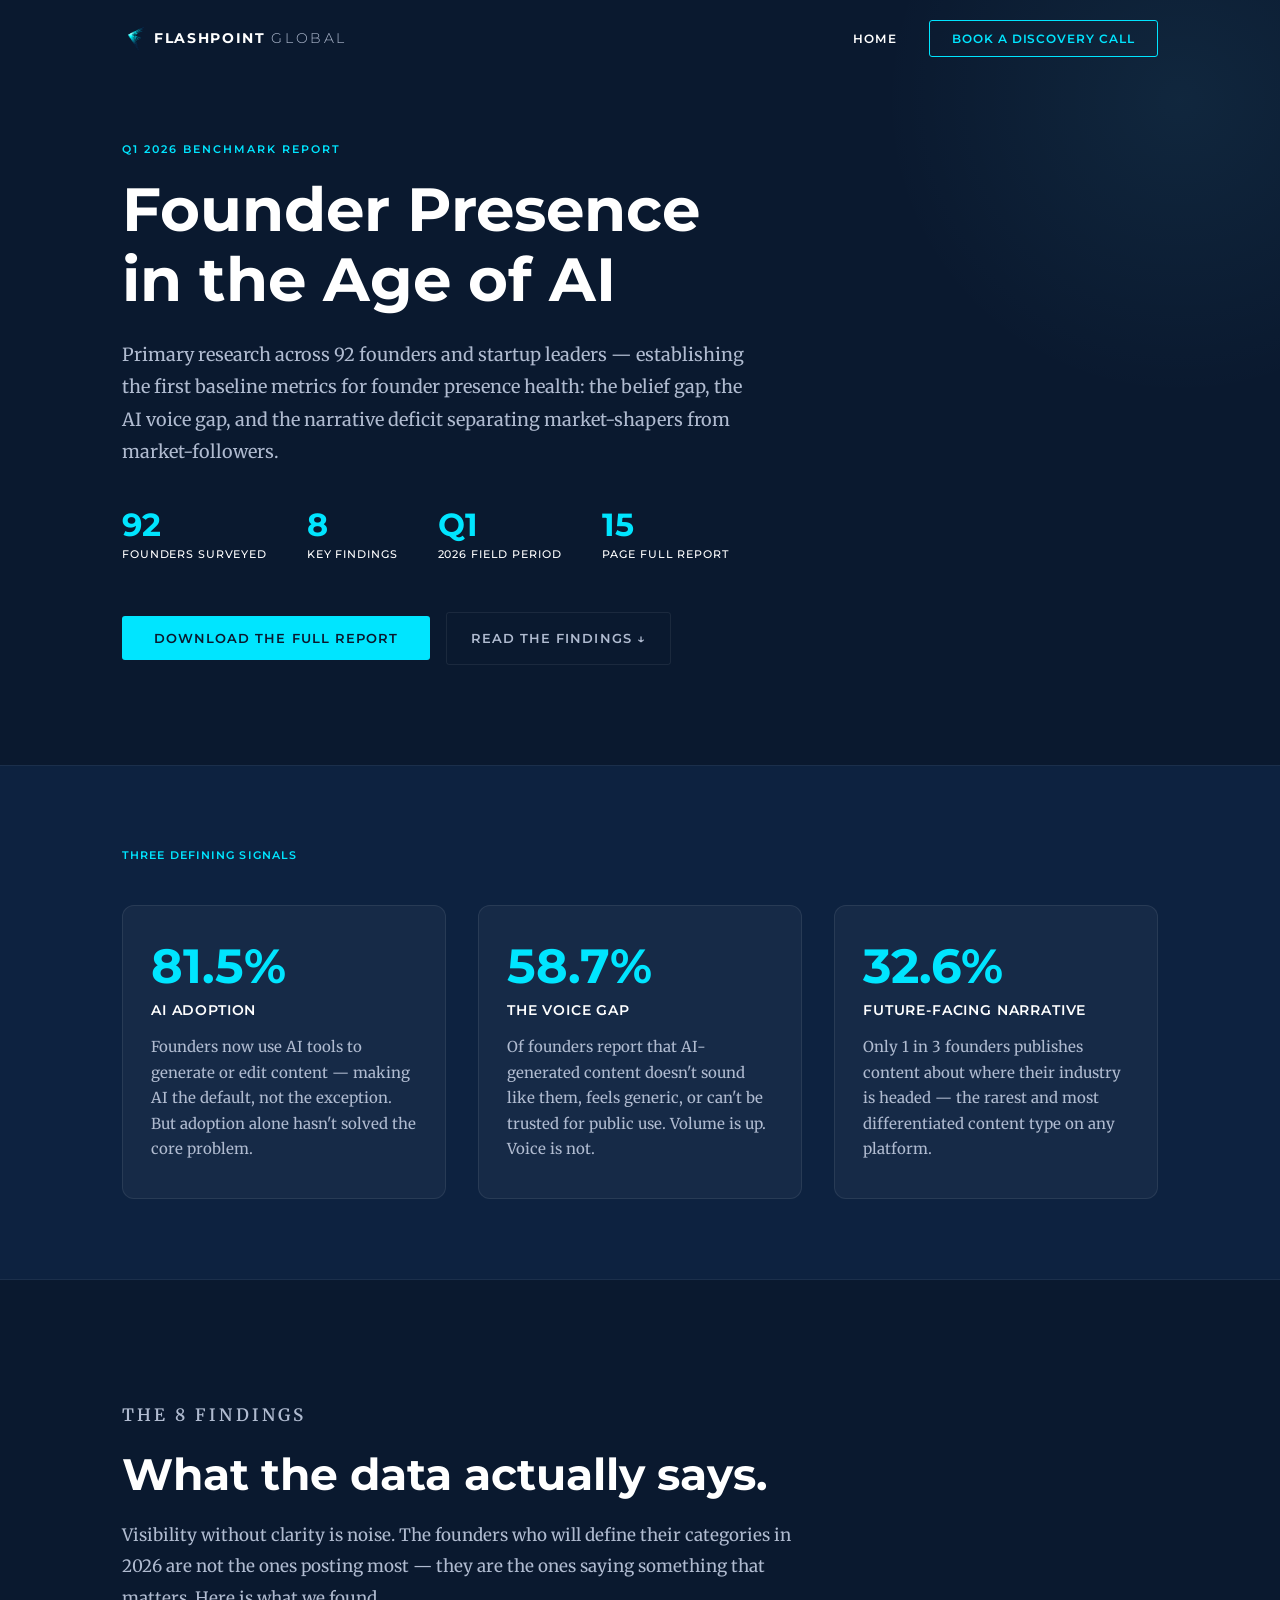
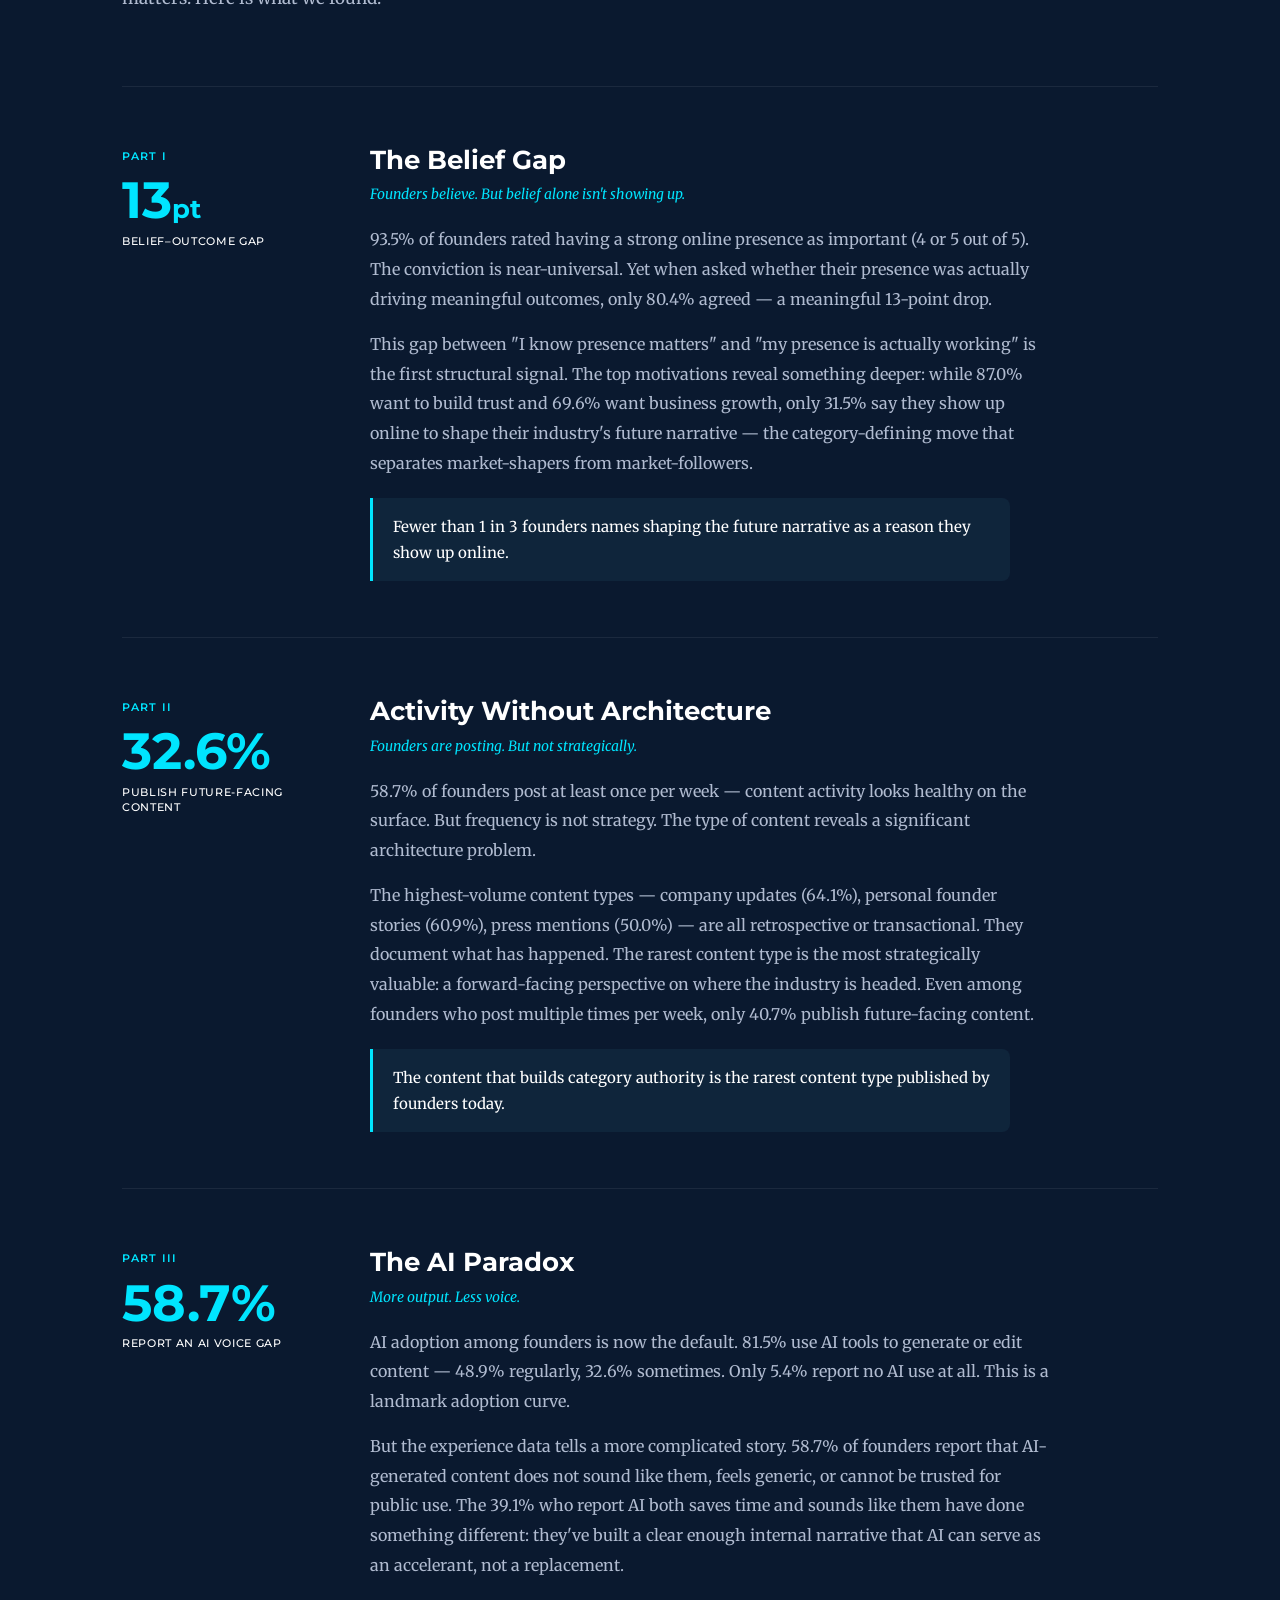
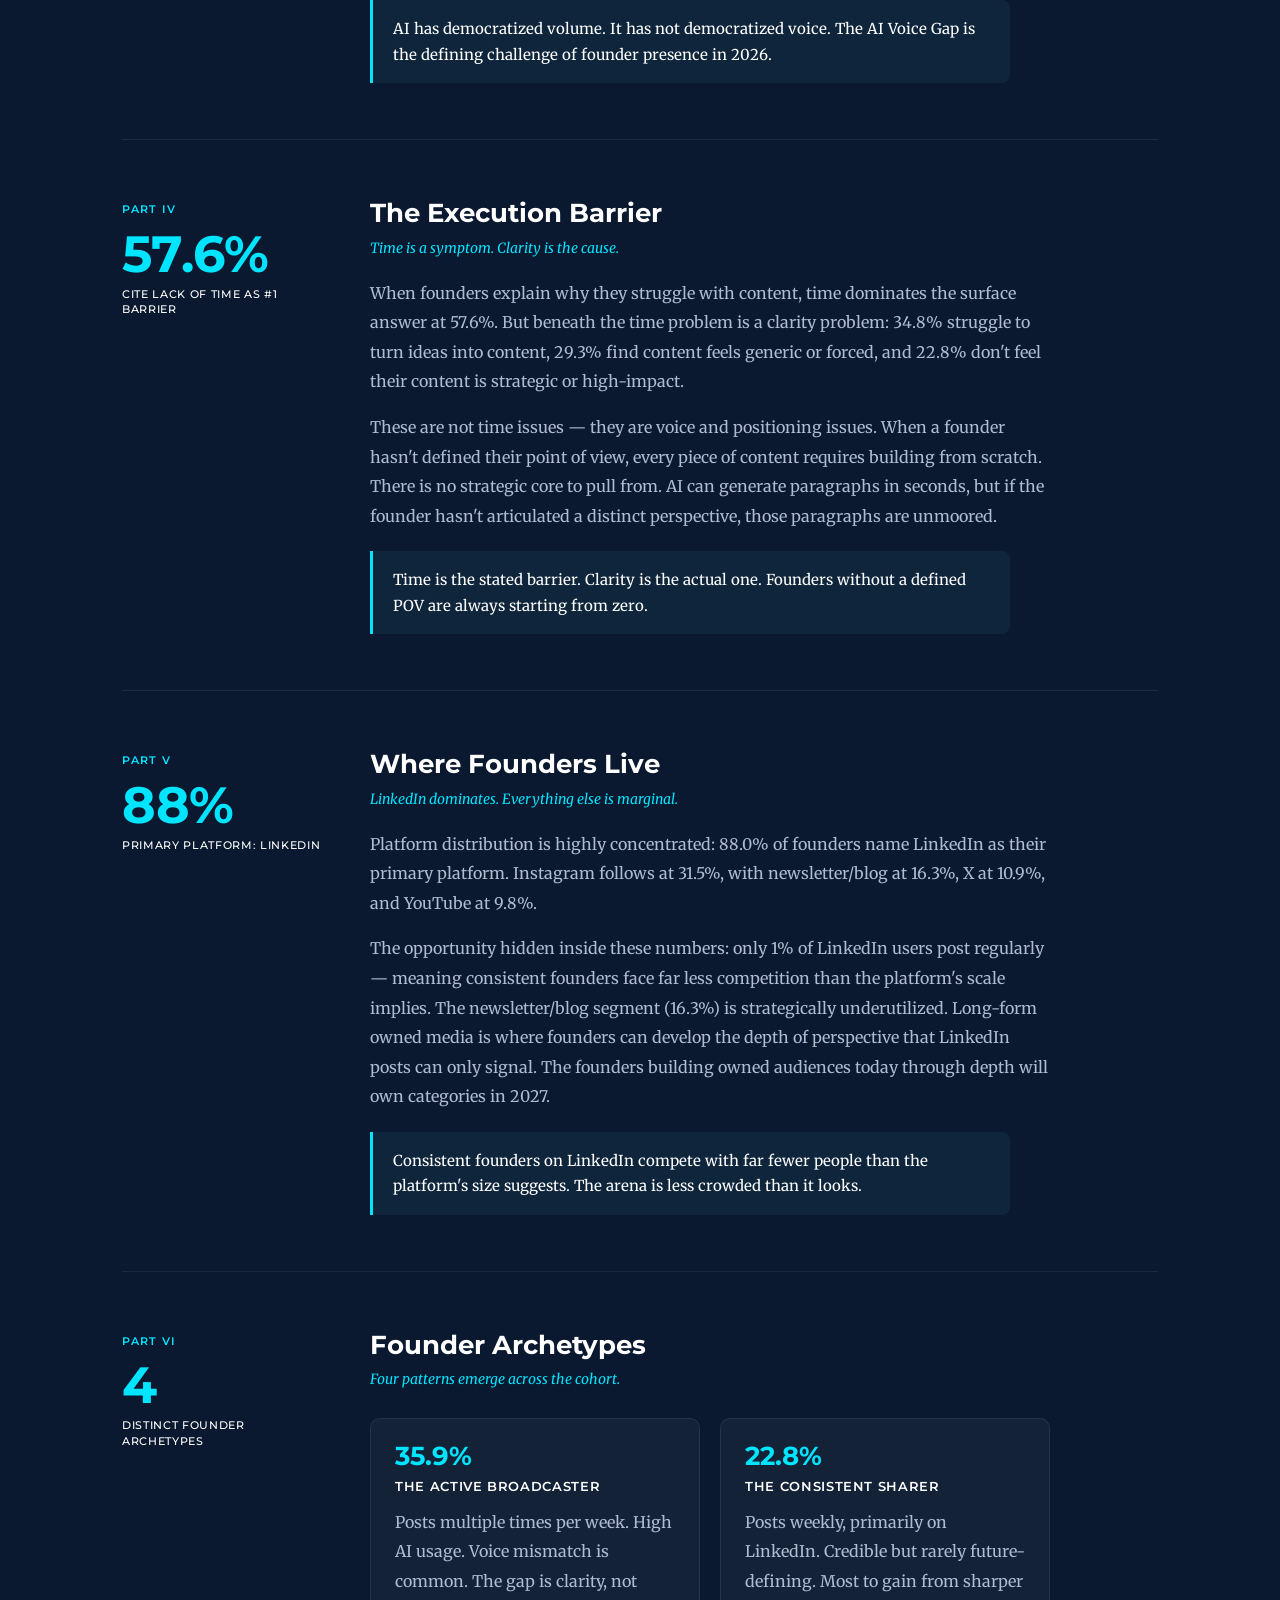
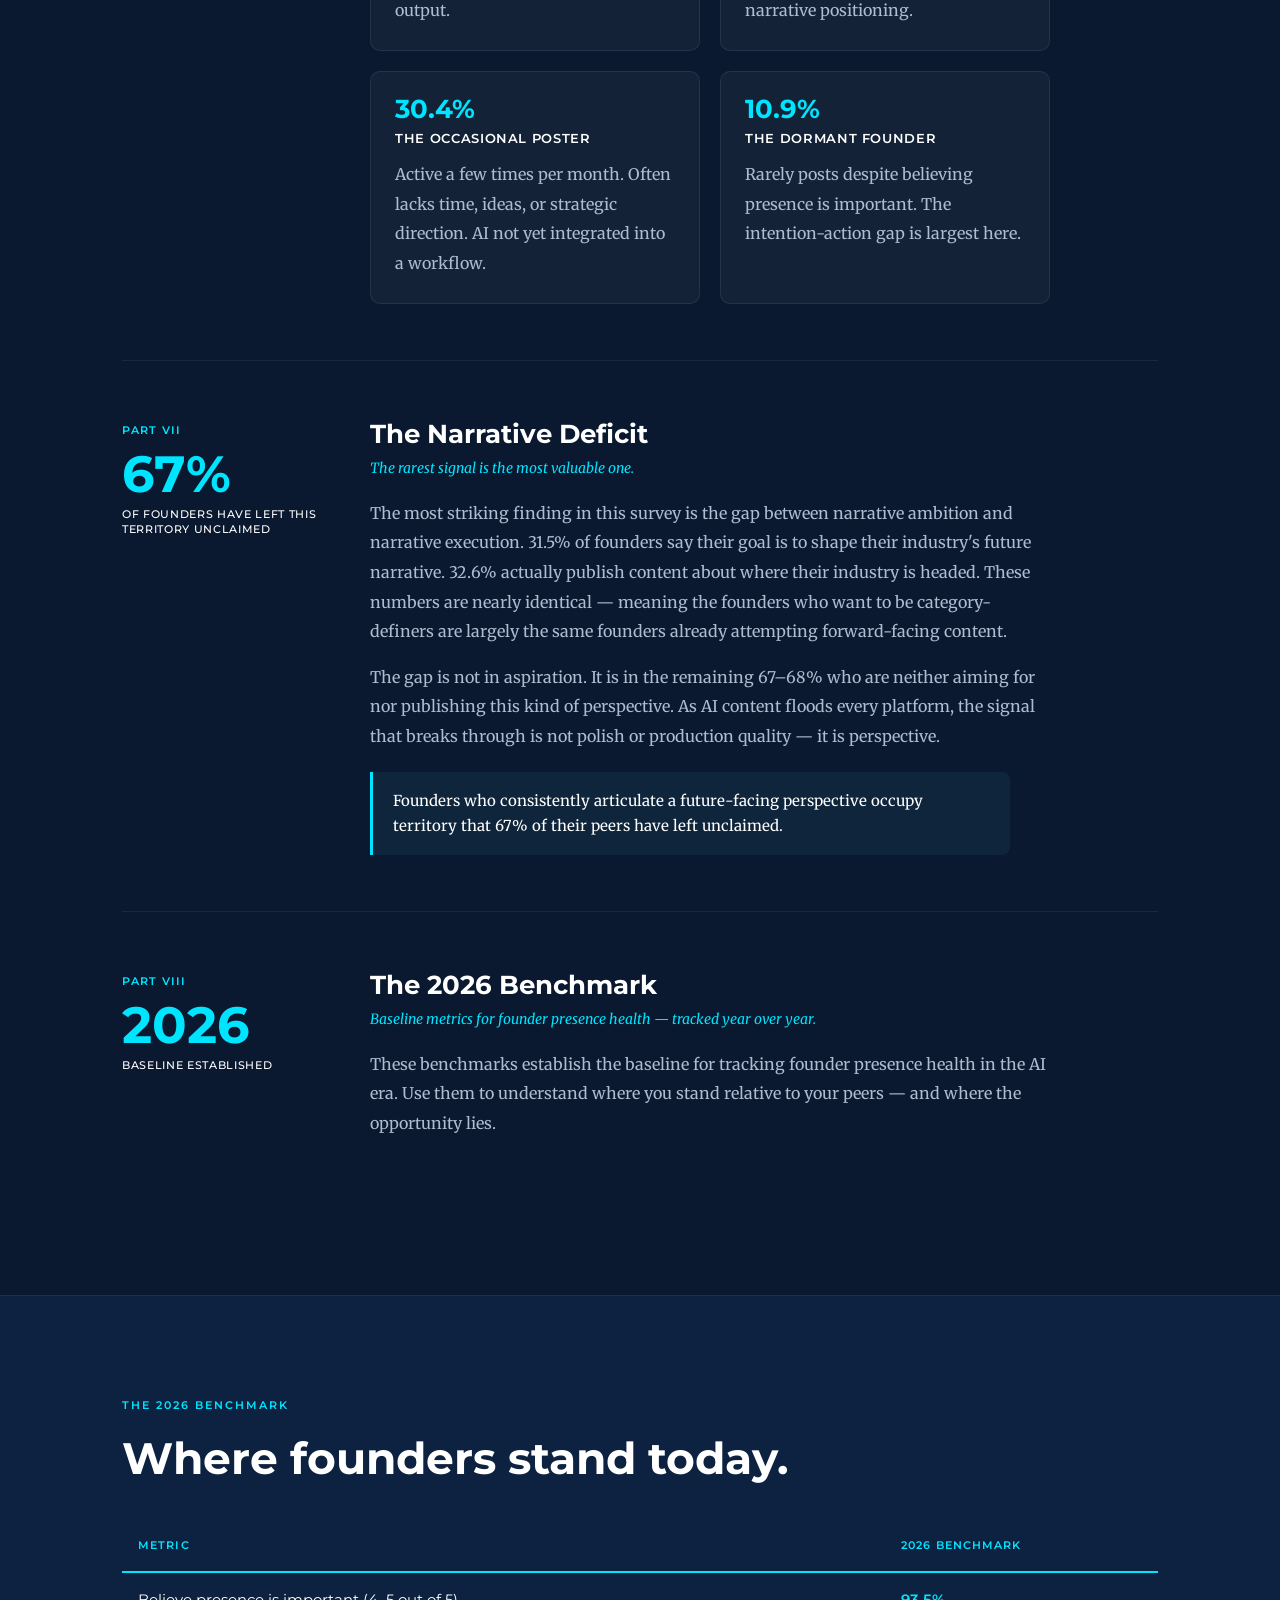
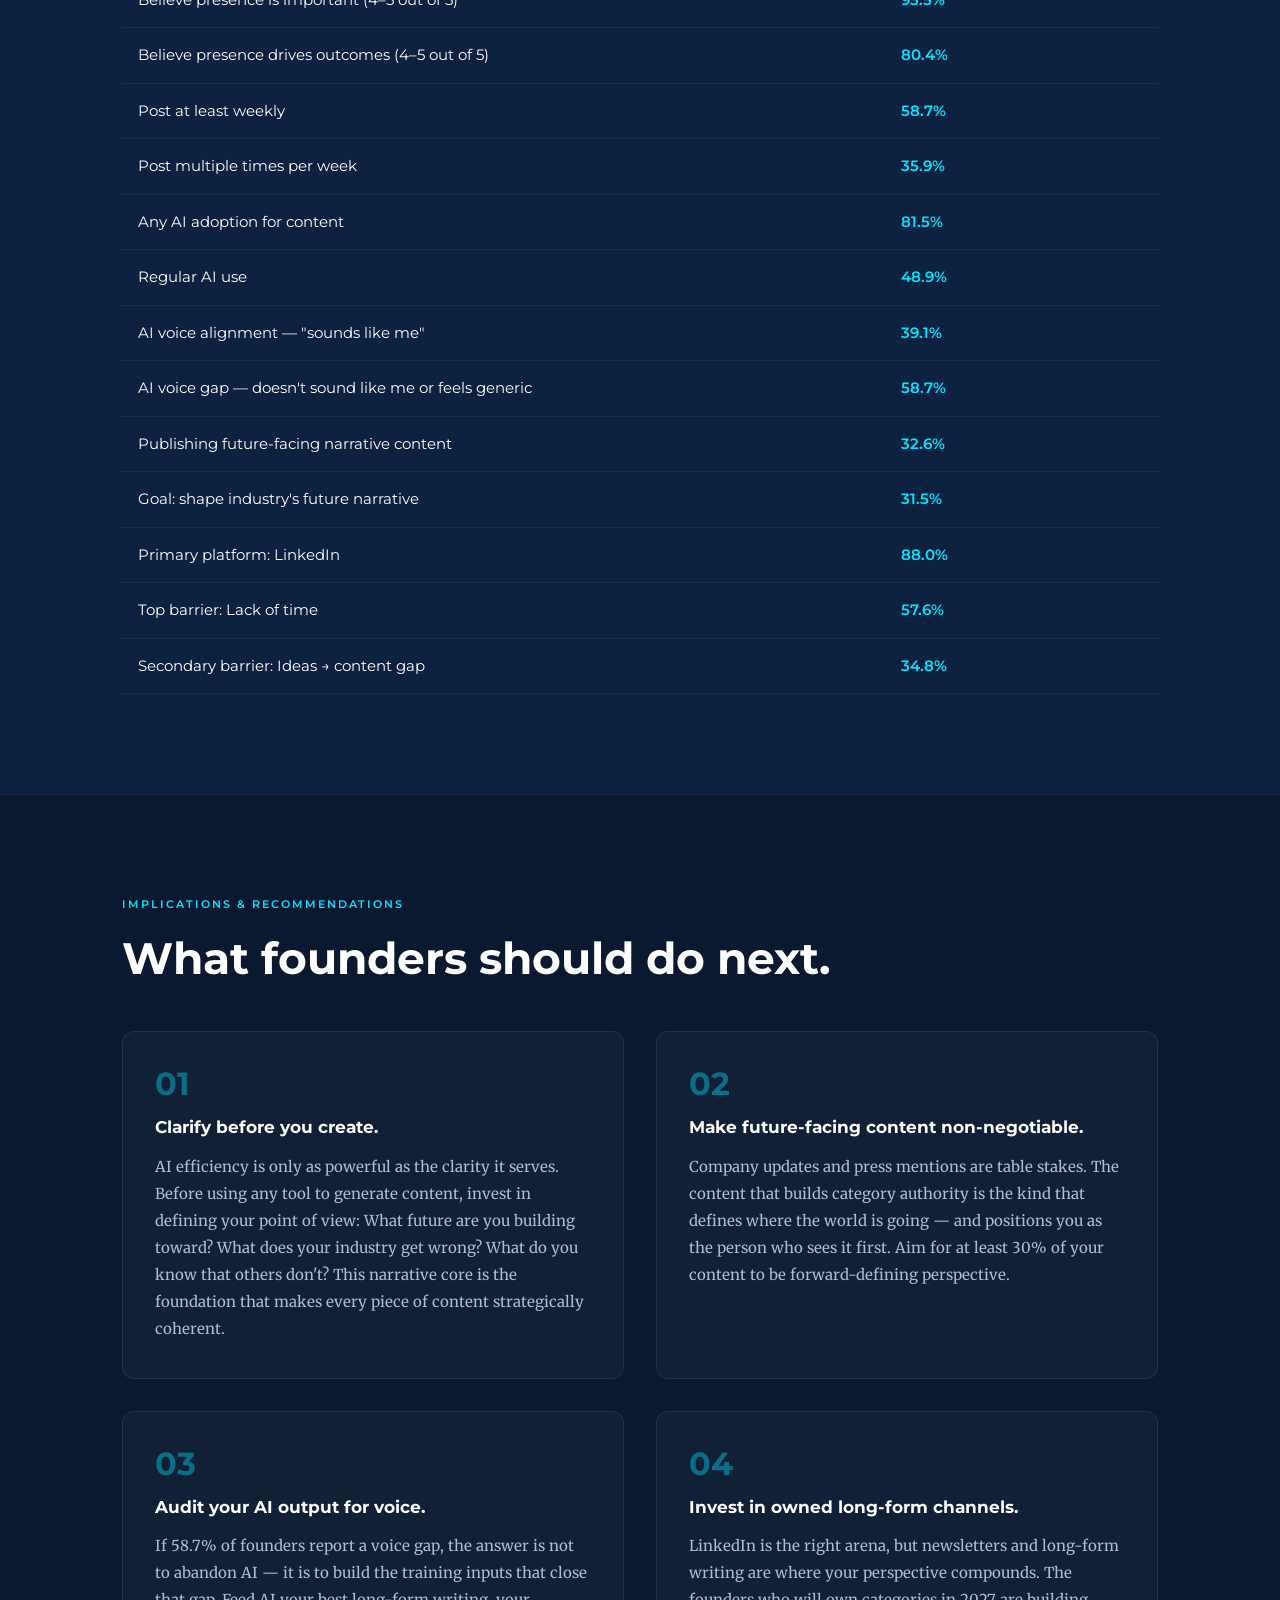
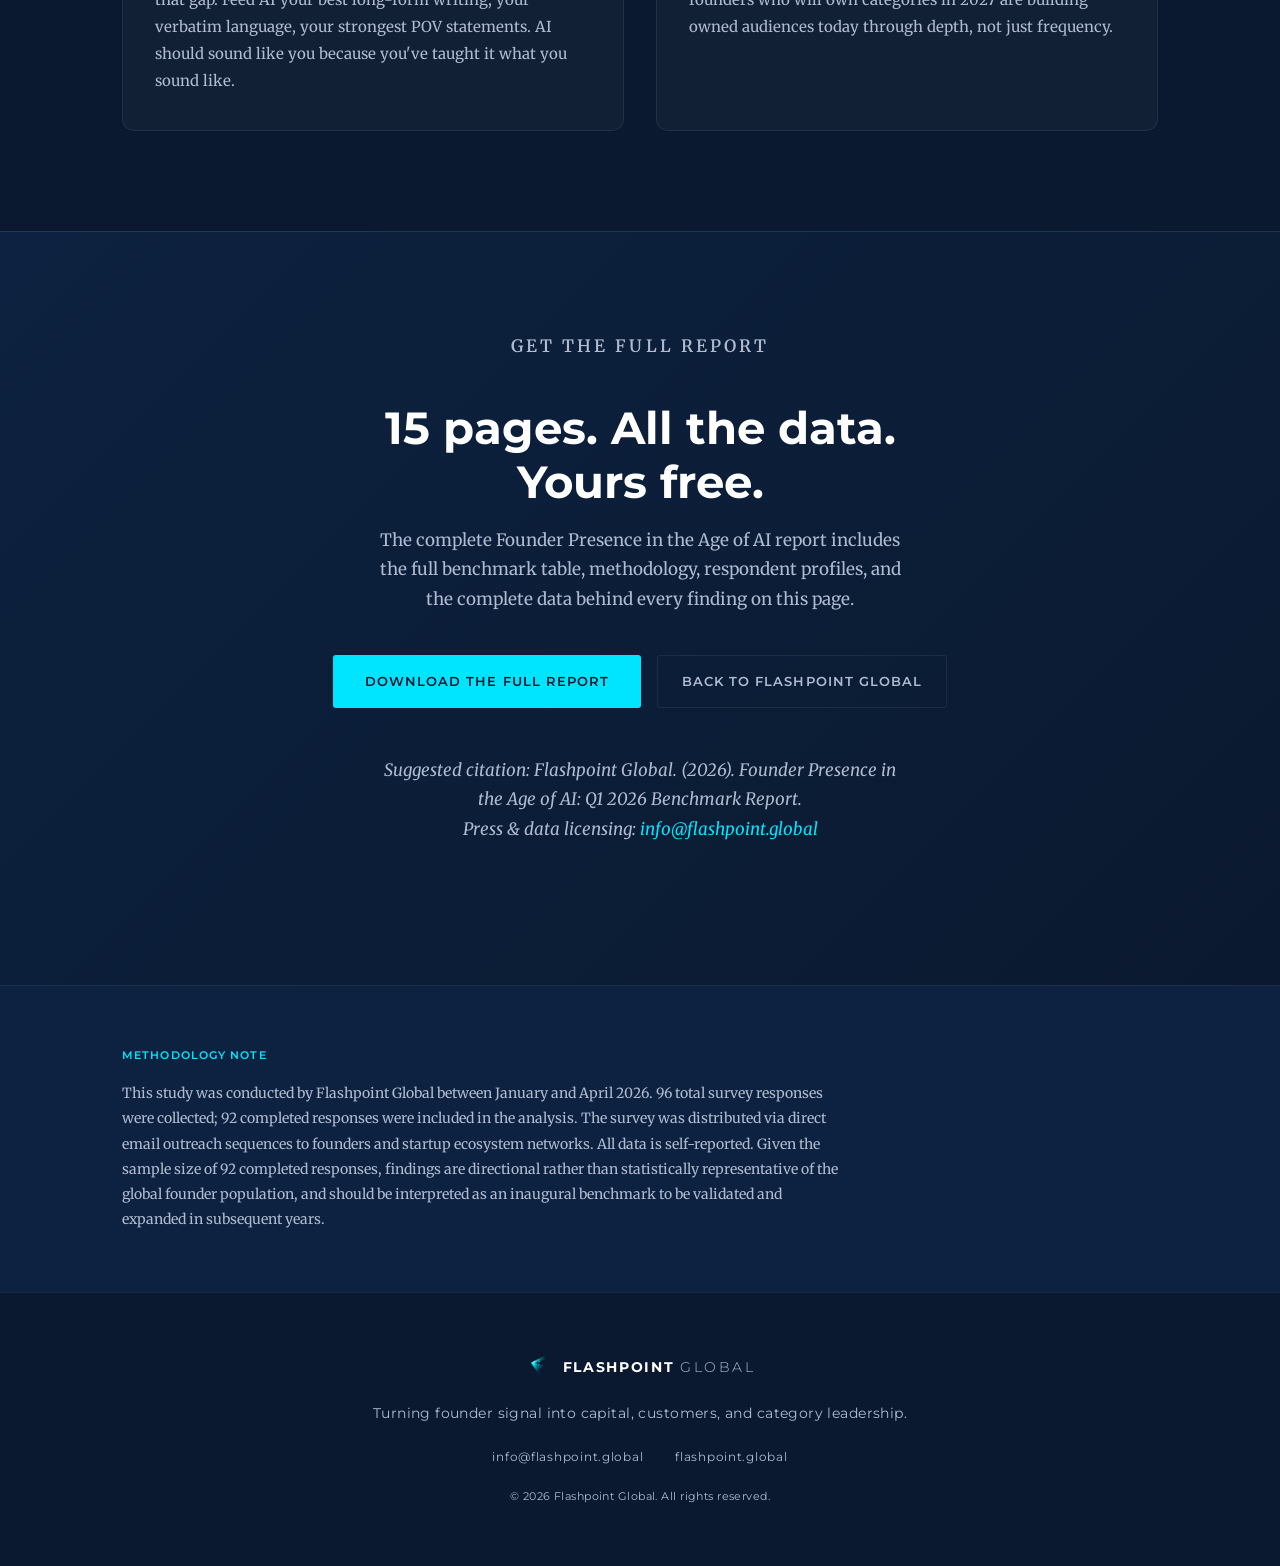
==== founder-presence-report.html @ 0a2a0c4a "add /founder-presence-report landing page with full study findings - 8 findings with real data from " ====
<!DOCTYPE html>
<html lang="en">
<head>
  <meta charset="UTF-8" />
  <meta name="viewport" content="width=device-width, initial-scale=1.0" />
  <title>Founder Presence in the Age of AI — Q1 2026 Benchmark Report | Flashpoint Global</title>
  <meta name="description" content="Primary research across 92 founders and startup leaders revealing the belief gap, AI voice gap, and narrative deficit shaping founder presence in 2026. Free to read. Full report available." />
  <meta property="og:title" content="Founder Presence in the Age of AI — Q1 2026 Benchmark Report" />
  <meta property="og:description" content="81.5% of founders use AI for content. 58.7% say it doesn't sound like them. Only 32.6% publish future-facing narrative. Read the full findings." />
  <meta property="og:type" content="article" />
  <meta property="og:url" content="https://flashpoint.global/founder-presence-report" />
  <link rel="preconnect" href="https://fonts.googleapis.com" />
  <link rel="preconnect" href="https://fonts.gstatic.com" crossorigin />
  <link href="https://fonts.googleapis.com/css2?family=Montserrat:wght@300;400;500;600;700&family=Merriweather:wght@300;400;700&display=swap" rel="stylesheet" />
  <link rel="icon" href="assets/favicon.ico" sizes="any" />
  <link rel="apple-touch-icon" href="assets/apple-touch-icon.png" />
  <link rel="stylesheet" href="css/style.css?v=8" />
  <style>
    /* ── Report page overrides & extensions ── */

    /* Hero */
    .report-hero {
      padding: 140px 0 100px;
      background: var(--navy);
      position: relative;
      overflow: hidden;
    }
    .report-hero::before {
      content: '';
      position: absolute;
      top: -200px; right: -200px;
      width: 600px; height: 600px;
      background: radial-gradient(circle, rgba(100,220,255,0.07) 0%, transparent 70%);
      pointer-events: none;
    }
    .report-hero .eyebrow { margin-bottom: 16px; }
    .report-hero h1 {
      font-family: var(--font-head);
      font-size: clamp(2.2rem, 5vw, 3.8rem);
      font-weight: 700;
      color: var(--white);
      line-height: 1.15;
      margin-bottom: 24px;
      max-width: 820px;
    }
    .report-hero__sub {
      font-family: var(--font-body);
      font-size: 18px;
      color: var(--slate-lt);
      line-height: 1.8;
      max-width: 640px;
      margin-bottom: 40px;
    }
    .report-hero__meta {
      display: flex;
      gap: 40px;
      flex-wrap: wrap;
      margin-bottom: 48px;
    }
    .report-hero__meta-item {
      display: flex;
      flex-direction: column;
      gap: 4px;
    }
    .report-hero__meta-num {
      font-family: var(--font-head);
      font-size: 2rem;
      font-weight: 700;
      color: var(--cyan);
      line-height: 1;
    }
    .report-hero__meta-label {
      font-family: var(--font-head);
      font-size: 11px;
      font-weight: 500;
      letter-spacing: 0.08em;
      text-transform: uppercase;
      color: var(--white);
    }
    .report-hero__ctas {
      display: flex;
      gap: 16px;
      flex-wrap: wrap;
      align-items: center;
    }

    /* Signals */
    .signals {
      background: var(--navy-mid);
      padding: 80px 0;
      border-top: 1px solid rgba(255,255,255,0.06);
      border-bottom: 1px solid rgba(255,255,255,0.06);
    }
    .signals__label {
      font-family: var(--font-head);
      font-size: 11px;
      font-weight: 600;
      letter-spacing: 0.1em;
      text-transform: uppercase;
      color: var(--cyan);
      margin-bottom: 40px;
    }
    .signals__grid {
      display: grid;
      grid-template-columns: repeat(3, 1fr);
      gap: 32px;
    }
    .signal-card {
      background: rgba(255,255,255,0.04);
      border: 1px solid rgba(255,255,255,0.08);
      border-radius: 12px;
      padding: 36px 28px;
    }
    .signal-card__num {
      font-family: var(--font-head);
      font-size: 3rem;
      font-weight: 700;
      color: var(--cyan);
      line-height: 1;
      margin-bottom: 8px;
    }
    .signal-card__title {
      font-family: var(--font-head);
      font-size: 14px;
      font-weight: 600;
      color: var(--white);
      text-transform: uppercase;
      letter-spacing: 0.06em;
      margin-bottom: 12px;
    }
    .signal-card__body {
      font-family: var(--font-body);
      font-size: 15px;
      color: var(--slate-lt);
      line-height: 1.7;
    }

    /* Findings */
    .findings {
      padding: 100px 0;
      background: var(--navy);
    }
    .findings__intro {
      margin-bottom: 72px;
    }
    .findings__intro p {
      font-family: var(--font-body);
      font-size: 17px;
      color: var(--slate-lt);
      line-height: 1.85;
      max-width: 680px;
      margin-top: 20px;
    }
    .finding {
      display: grid;
      grid-template-columns: 200px 1fr;
      gap: 48px;
      padding: 56px 0;
      border-top: 1px solid rgba(255,255,255,0.07);
      align-items: start;
    }
    .finding__left {
      display: flex;
      flex-direction: column;
      gap: 8px;
      padding-top: 4px;
    }
    .finding__num {
      font-family: var(--font-head);
      font-size: 11px;
      font-weight: 600;
      letter-spacing: 0.1em;
      text-transform: uppercase;
      color: var(--cyan);
    }
    .finding__stat-big {
      font-family: var(--font-head);
      font-size: 3.2rem;
      font-weight: 700;
      color: var(--cyan);
      line-height: 1;
    }
    .finding__stat-label {
      font-family: var(--font-head);
      font-size: 11px;
      font-weight: 500;
      letter-spacing: 0.06em;
      text-transform: uppercase;
      color: var(--white);
      line-height: 1.4;
    }
    .finding__right h2 {
      font-family: var(--font-head);
      font-size: clamp(1.2rem, 2.5vw, 1.6rem);
      font-weight: 700;
      color: var(--white);
      margin-bottom: 8px;
      line-height: 1.3;
    }
    .finding__right .finding__subtitle {
      font-family: var(--font-body);
      font-size: 14px;
      font-style: italic;
      color: var(--cyan);
      margin-bottom: 20px;
      line-height: 1.5;
    }
    .finding__right p {
      font-family: var(--font-body);
      font-size: 16px;
      color: var(--slate-lt);
      line-height: 1.85;
      margin-bottom: 16px;
      max-width: 680px;
    }
    .finding__right p:last-child { margin-bottom: 0; }
    .finding__highlight {
      background: rgba(100,220,255,0.06);
      border-left: 3px solid var(--cyan);
      padding: 16px 20px;
      margin-top: 20px;
      border-radius: 0 8px 8px 0;
      font-family: var(--font-body);
      font-size: 15px;
      color: var(--white);
      line-height: 1.7;
      max-width: 640px;
    }

    /* Archetypes */
    .archetypes__grid {
      display: grid;
      grid-template-columns: repeat(2, 1fr);
      gap: 20px;
      margin-top: 28px;
      max-width: 680px;
    }
    .archetype-card {
      background: rgba(255,255,255,0.04);
      border: 1px solid rgba(255,255,255,0.08);
      border-radius: 10px;
      padding: 24px;
    }
    .archetype-card__pct {
      font-family: var(--font-head);
      font-size: 1.6rem;
      font-weight: 700;
      color: var(--cyan);
      line-height: 1;
      margin-bottom: 6px;
    }
    .archetype-card__name {
      font-family: var(--font-head);
      font-size: 13px;
      font-weight: 600;
      color: var(--white);
      text-transform: uppercase;
      letter-spacing: 0.05em;
      margin-bottom: 10px;
    }
    .archetype-card__desc {
      font-family: var(--font-body);
      font-size: 14px;
      color: var(--slate-lt);
      line-height: 1.65;
    }

    /* Benchmark table */
    .benchmark {
      background: var(--navy-mid);
      padding: 100px 0;
      border-top: 1px solid rgba(255,255,255,0.06);
    }
    .benchmark__table-wrap {
      overflow-x: auto;
      margin-top: 40px;
    }
    .benchmark__table {
      width: 100%;
      border-collapse: collapse;
      font-family: var(--font-head);
    }
    .benchmark__table thead tr {
      border-bottom: 2px solid var(--cyan);
    }
    .benchmark__table th {
      font-size: 11px;
      font-weight: 600;
      letter-spacing: 0.1em;
      text-transform: uppercase;
      color: var(--cyan);
      text-align: left;
      padding: 12px 16px 16px;
    }
    .benchmark__table td {
      font-size: 15px;
      color: var(--white);
      padding: 16px;
      border-bottom: 1px solid rgba(255,255,255,0.06);
      line-height: 1.5;
    }
    .benchmark__table td:last-child {
      font-weight: 600;
      color: var(--cyan);
      white-space: nowrap;
    }
    .benchmark__table tbody tr:hover {
      background: rgba(255,255,255,0.03);
    }

    /* Recommendations */
    .recs {
      background: var(--navy);
      padding: 100px 0;
      border-top: 1px solid rgba(255,255,255,0.06);
    }
    .recs__grid {
      display: grid;
      grid-template-columns: repeat(2, 1fr);
      gap: 32px;
      margin-top: 48px;
    }
    .rec-card {
      background: rgba(255,255,255,0.03);
      border: 1px solid rgba(255,255,255,0.08);
      border-radius: 12px;
      padding: 36px 32px;
    }
    .rec-card__num {
      font-family: var(--font-head);
      font-size: 2rem;
      font-weight: 700;
      color: var(--cyan);
      opacity: 0.4;
      line-height: 1;
      margin-bottom: 16px;
    }
    .rec-card h3 {
      font-family: var(--font-head);
      font-size: 1.05rem;
      font-weight: 700;
      color: var(--white);
      margin-bottom: 14px;
      line-height: 1.35;
    }
    .rec-card p {
      font-family: var(--font-body);
      font-size: 15px;
      color: var(--slate-lt);
      line-height: 1.8;
    }

    /* Report CTA */
    .report-cta {
      background: linear-gradient(135deg, #0d2240 0%, var(--navy) 100%);
      border-top: 1px solid rgba(100,220,255,0.15);
      padding: 100px 0;
      text-align: center;
    }
    .report-cta h2 {
      font-family: var(--font-head);
      font-size: clamp(1.8rem, 4vw, 2.8rem);
      font-weight: 700;
      color: var(--white);
      margin-bottom: 16px;
      line-height: 1.2;
    }
    .report-cta p {
      font-family: var(--font-body);
      font-size: 17px;
      color: var(--slate-lt);
      margin-bottom: 40px;
      max-width: 540px;
      margin-left: auto;
      margin-right: auto;
      line-height: 1.75;
    }
    .report-cta__btns {
      display: flex;
      gap: 16px;
      justify-content: center;
      flex-wrap: wrap;
    }
    .report-cta__cite {
      margin-top: 48px;
      font-family: var(--font-body);
      font-size: 13px;
      color: var(--slate-lt);
      font-style: italic;
      line-height: 1.6;
    }

    /* Methodology */
    .methodology {
      background: var(--navy-mid);
      padding: 60px 0;
      border-top: 1px solid rgba(255,255,255,0.06);
    }
    .methodology p {
      font-family: var(--font-body);
      font-size: 14px;
      color: var(--slate-lt);
      line-height: 1.8;
      max-width: 720px;
    }
    .methodology h3 {
      font-family: var(--font-head);
      font-size: 11px;
      font-weight: 600;
      letter-spacing: 0.1em;
      text-transform: uppercase;
      color: var(--cyan);
      margin-bottom: 16px;
    }

    /* Responsive */
    @media (max-width: 900px) {
      .signals__grid { grid-template-columns: 1fr; }
      .finding {
        grid-template-columns: 1fr;
        gap: 24px;
      }
      .finding__left {
        flex-direction: row;
        align-items: baseline;
        gap: 20px;
        flex-wrap: wrap;
      }
      .finding__stat-big { font-size: 2.2rem; }
      .recs__grid { grid-template-columns: 1fr; }
      .archetypes__grid { grid-template-columns: 1fr; }
      .benchmark__table td,
      .benchmark__table th { padding: 12px 10px; font-size: 13px; }
    }
    @media (max-width: 600px) {
      .report-hero { padding: 120px 0 80px; }
      .report-hero__meta { gap: 24px; }
      .report-hero__ctas { flex-direction: column; }
      .report-cta__btns { flex-direction: column; align-items: center; }
    }
  </style>
</head>
<body>

  <a class="skip-link" href="#main">Skip to main content</a>

  <!-- NAV -->
  <nav class="nav" id="nav">
    <div class="nav__inner">
      <a href="/" class="nav__logo">
        <img src="assets/mark.png" alt="" class="nav__mark" aria-hidden="true" />
        <span class="nav__wordmark">Flashpoint <em>Global</em></span>
      </a>
      <div class="nav__right">
        <a href="/" class="nav__link">Home</a>
        <button class="btn btn--outline btn--sm" data-tf-popup="WIQuGJMo" data-tf-iframe-props="title=Flashpoint Discovery Call" data-tf-medium="snippet">Book a Discovery Call</button>
      </div>
    </div>
  </nav>

  <main id="main">

  <!-- HERO -->
  <section class="report-hero">
    <div class="container">
      <p class="eyebrow">Q1 2026 Benchmark Report</p>
      <h1>Founder Presence<br />in the Age of AI</h1>
      <p class="report-hero__sub">
        Primary research across 92 founders and startup leaders — establishing the first baseline metrics for founder presence health: the belief gap, the AI voice gap, and the narrative deficit separating market-shapers from market-followers.
      </p>
      <div class="report-hero__meta" aria-label="Report at a glance">
        <div class="report-hero__meta-item">
          <span class="report-hero__meta-num">92</span>
          <span class="report-hero__meta-label">Founders Surveyed</span>
        </div>
        <div class="report-hero__meta-item">
          <span class="report-hero__meta-num">8</span>
          <span class="report-hero__meta-label">Key Findings</span>
        </div>
        <div class="report-hero__meta-item">
          <span class="report-hero__meta-num">Q1</span>
          <span class="report-hero__meta-label">2026 Field Period</span>
        </div>
        <div class="report-hero__meta-item">
          <span class="report-hero__meta-num">15</span>
          <span class="report-hero__meta-label">Page Full Report</span>
        </div>
      </div>
      <div class="report-hero__ctas">
        <button class="btn btn--primary" data-tf-popup="WIQuGJMo" data-tf-iframe-props="title=Flashpoint Discovery Call" data-tf-medium="snippet">
          Download the Full Report
        </button>
        <a href="#findings" class="btn btn--ghost">Read the Findings ↓</a>
      </div>
    </div>
  </section>

  <!-- 3 DEFINING SIGNALS -->
  <section class="signals" aria-labelledby="signals-heading">
    <div class="container">
      <p class="signals__label" id="signals-heading">Three Defining Signals</p>
      <div class="signals__grid">
        <div class="signal-card">
          <div class="signal-card__num">81.5%</div>
          <div class="signal-card__title">AI Adoption</div>
          <p class="signal-card__body">Founders now use AI tools to generate or edit content — making AI the default, not the exception. But adoption alone hasn't solved the core problem.</p>
        </div>
        <div class="signal-card">
          <div class="signal-card__num">58.7%</div>
          <div class="signal-card__title">The Voice Gap</div>
          <p class="signal-card__body">Of founders report that AI-generated content doesn't sound like them, feels generic, or can't be trusted for public use. Volume is up. Voice is not.</p>
        </div>
        <div class="signal-card">
          <div class="signal-card__num">32.6%</div>
          <div class="signal-card__title">Future-Facing Narrative</div>
          <p class="signal-card__body">Only 1 in 3 founders publishes content about where their industry is headed — the rarest and most differentiated content type on any platform.</p>
        </div>
      </div>
    </div>
  </section>

  <!-- FINDINGS -->
  <section class="findings" id="findings" aria-labelledby="findings-heading">
    <div class="container">
      <div class="findings__intro">
        <p class="eyebrow">The 8 Findings</p>
        <h2 class="section-title" id="findings-heading">What the data actually says.</h2>
        <p>Visibility without clarity is noise. The founders who will define their categories in 2026 are not the ones posting most — they are the ones saying something that matters. Here is what we found.</p>
      </div>

      <!-- Finding 1 -->
      <div class="finding">
        <div class="finding__left">
          <span class="finding__num">Part I</span>
          <div class="finding__stat-big">13<span style="font-size:1.6rem">pt</span></div>
          <div class="finding__stat-label">Belief–Outcome Gap</div>
        </div>
        <div class="finding__right">
          <h2>The Belief Gap</h2>
          <p class="finding__subtitle">Founders believe. But belief alone isn't showing up.</p>
          <p>93.5% of founders rated having a strong online presence as important (4 or 5 out of 5). The conviction is near-universal. Yet when asked whether their presence was actually driving meaningful outcomes, only 80.4% agreed — a meaningful 13-point drop.</p>
          <p>This gap between "I know presence matters" and "my presence is actually working" is the first structural signal. The top motivations reveal something deeper: while 87.0% want to build trust and 69.6% want business growth, only 31.5% say they show up online to shape their industry's future narrative — the category-defining move that separates market-shapers from market-followers.</p>
          <div class="finding__highlight">
            Fewer than 1 in 3 founders names shaping the future narrative as a reason they show up online.
          </div>
        </div>
      </div>

      <!-- Finding 2 -->
      <div class="finding">
        <div class="finding__left">
          <span class="finding__num">Part II</span>
          <div class="finding__stat-big">32.6%</div>
          <div class="finding__stat-label">Publish future-facing content</div>
        </div>
        <div class="finding__right">
          <h2>Activity Without Architecture</h2>
          <p class="finding__subtitle">Founders are posting. But not strategically.</p>
          <p>58.7% of founders post at least once per week — content activity looks healthy on the surface. But frequency is not strategy. The type of content reveals a significant architecture problem.</p>
          <p>The highest-volume content types — company updates (64.1%), personal founder stories (60.9%), press mentions (50.0%) — are all retrospective or transactional. They document what has happened. The rarest content type is the most strategically valuable: a forward-facing perspective on where the industry is headed. Even among founders who post multiple times per week, only 40.7% publish future-facing content.</p>
          <div class="finding__highlight">
            The content that builds category authority is the rarest content type published by founders today.
          </div>
        </div>
      </div>

      <!-- Finding 3 -->
      <div class="finding">
        <div class="finding__left">
          <span class="finding__num">Part III</span>
          <div class="finding__stat-big">58.7%</div>
          <div class="finding__stat-label">Report an AI voice gap</div>
        </div>
        <div class="finding__right">
          <h2>The AI Paradox</h2>
          <p class="finding__subtitle">More output. Less voice.</p>
          <p>AI adoption among founders is now the default. 81.5% use AI tools to generate or edit content — 48.9% regularly, 32.6% sometimes. Only 5.4% report no AI use at all. This is a landmark adoption curve.</p>
          <p>But the experience data tells a more complicated story. 58.7% of founders report that AI-generated content does not sound like them, feels generic, or cannot be trusted for public use. The 39.1% who report AI both saves time and sounds like them have done something different: they've built a clear enough internal narrative that AI can serve as an accelerant, not a replacement.</p>
          <div class="finding__highlight">
            AI has democratized volume. It has not democratized voice. The AI Voice Gap is the defining challenge of founder presence in 2026.
          </div>
        </div>
      </div>

      <!-- Finding 4 -->
      <div class="finding">
        <div class="finding__left">
          <span class="finding__num">Part IV</span>
          <div class="finding__stat-big">57.6%</div>
          <div class="finding__stat-label">Cite lack of time as #1 barrier</div>
        </div>
        <div class="finding__right">
          <h2>The Execution Barrier</h2>
          <p class="finding__subtitle">Time is a symptom. Clarity is the cause.</p>
          <p>When founders explain why they struggle with content, time dominates the surface answer at 57.6%. But beneath the time problem is a clarity problem: 34.8% struggle to turn ideas into content, 29.3% find content feels generic or forced, and 22.8% don't feel their content is strategic or high-impact.</p>
          <p>These are not time issues — they are voice and positioning issues. When a founder hasn't defined their point of view, every piece of content requires building from scratch. There is no strategic core to pull from. AI can generate paragraphs in seconds, but if the founder hasn't articulated a distinct perspective, those paragraphs are unmoored.</p>
          <div class="finding__highlight">
            Time is the stated barrier. Clarity is the actual one. Founders without a defined POV are always starting from zero.
          </div>
        </div>
      </div>

      <!-- Finding 5 -->
      <div class="finding">
        <div class="finding__left">
          <span class="finding__num">Part V</span>
          <div class="finding__stat-big">88%</div>
          <div class="finding__stat-label">Primary platform: LinkedIn</div>
        </div>
        <div class="finding__right">
          <h2>Where Founders Live</h2>
          <p class="finding__subtitle">LinkedIn dominates. Everything else is marginal.</p>
          <p>Platform distribution is highly concentrated: 88.0% of founders name LinkedIn as their primary platform. Instagram follows at 31.5%, with newsletter/blog at 16.3%, X at 10.9%, and YouTube at 9.8%.</p>
          <p>The opportunity hidden inside these numbers: only 1% of LinkedIn users post regularly — meaning consistent founders face far less competition than the platform's scale implies. The newsletter/blog segment (16.3%) is strategically underutilized. Long-form owned media is where founders can develop the depth of perspective that LinkedIn posts can only signal. The founders building owned audiences today through depth will own categories in 2027.</p>
          <div class="finding__highlight">
            Consistent founders on LinkedIn compete with far fewer people than the platform's size suggests. The arena is less crowded than it looks.
          </div>
        </div>
      </div>

      <!-- Finding 6 -->
      <div class="finding">
        <div class="finding__left">
          <span class="finding__num">Part VI</span>
          <div class="finding__stat-big">4</div>
          <div class="finding__stat-label">Distinct founder archetypes</div>
        </div>
        <div class="finding__right">
          <h2>Founder Archetypes</h2>
          <p class="finding__subtitle">Four patterns emerge across the cohort.</p>
          <div class="archetypes__grid">
            <div class="archetype-card">
              <div class="archetype-card__pct">35.9%</div>
              <div class="archetype-card__name">The Active Broadcaster</div>
              <p class="archetype-card__desc">Posts multiple times per week. High AI usage. Voice mismatch is common. The gap is clarity, not output.</p>
            </div>
            <div class="archetype-card">
              <div class="archetype-card__pct">22.8%</div>
              <div class="archetype-card__name">The Consistent Sharer</div>
              <p class="archetype-card__desc">Posts weekly, primarily on LinkedIn. Credible but rarely future-defining. Most to gain from sharper narrative positioning.</p>
            </div>
            <div class="archetype-card">
              <div class="archetype-card__pct">30.4%</div>
              <div class="archetype-card__name">The Occasional Poster</div>
              <p class="archetype-card__desc">Active a few times per month. Often lacks time, ideas, or strategic direction. AI not yet integrated into a workflow.</p>
            </div>
            <div class="archetype-card">
              <div class="archetype-card__pct">10.9%</div>
              <div class="archetype-card__name">The Dormant Founder</div>
              <p class="archetype-card__desc">Rarely posts despite believing presence is important. The intention-action gap is largest here.</p>
            </div>
          </div>
        </div>
      </div>

      <!-- Finding 7 -->
      <div class="finding">
        <div class="finding__left">
          <span class="finding__num">Part VII</span>
          <div class="finding__stat-big">67%</div>
          <div class="finding__stat-label">Of founders have left this territory unclaimed</div>
        </div>
        <div class="finding__right">
          <h2>The Narrative Deficit</h2>
          <p class="finding__subtitle">The rarest signal is the most valuable one.</p>
          <p>The most striking finding in this survey is the gap between narrative ambition and narrative execution. 31.5% of founders say their goal is to shape their industry's future narrative. 32.6% actually publish content about where their industry is headed. These numbers are nearly identical — meaning the founders who want to be category-definers are largely the same founders already attempting forward-facing content.</p>
          <p>The gap is not in aspiration. It is in the remaining 67–68% who are neither aiming for nor publishing this kind of perspective. As AI content floods every platform, the signal that breaks through is not polish or production quality — it is perspective.</p>
          <div class="finding__highlight">
            Founders who consistently articulate a future-facing perspective occupy territory that 67% of their peers have left unclaimed.
          </div>
        </div>
      </div>

      <!-- Finding 8 -->
      <div class="finding">
        <div class="finding__left">
          <span class="finding__num">Part VIII</span>
          <div class="finding__stat-big">2026</div>
          <div class="finding__stat-label">Baseline established</div>
        </div>
        <div class="finding__right">
          <h2>The 2026 Benchmark</h2>
          <p class="finding__subtitle">Baseline metrics for founder presence health — tracked year over year.</p>
          <p>These benchmarks establish the baseline for tracking founder presence health in the AI era. Use them to understand where you stand relative to your peers — and where the opportunity lies.</p>
        </div>
      </div>

    </div>
  </section>

  <!-- BENCHMARK TABLE -->
  <section class="benchmark" aria-labelledby="benchmark-heading">
    <div class="container">
      <p class="eyebrow">The 2026 Benchmark</p>
      <h2 class="section-title" id="benchmark-heading">Where founders stand today.</h2>
      <div class="benchmark__table-wrap">
        <table class="benchmark__table">
          <thead>
            <tr>
              <th scope="col">Metric</th>
              <th scope="col">2026 Benchmark</th>
            </tr>
          </thead>
          <tbody>
            <tr><td>Believe presence is important (4–5 out of 5)</td><td>93.5%</td></tr>
            <tr><td>Believe presence drives outcomes (4–5 out of 5)</td><td>80.4%</td></tr>
            <tr><td>Post at least weekly</td><td>58.7%</td></tr>
            <tr><td>Post multiple times per week</td><td>35.9%</td></tr>
            <tr><td>Any AI adoption for content</td><td>81.5%</td></tr>
            <tr><td>Regular AI use</td><td>48.9%</td></tr>
            <tr><td>AI voice alignment — "sounds like me"</td><td>39.1%</td></tr>
            <tr><td>AI voice gap — doesn't sound like me or feels generic</td><td>58.7%</td></tr>
            <tr><td>Publishing future-facing narrative content</td><td>32.6%</td></tr>
            <tr><td>Goal: shape industry's future narrative</td><td>31.5%</td></tr>
            <tr><td>Primary platform: LinkedIn</td><td>88.0%</td></tr>
            <tr><td>Top barrier: Lack of time</td><td>57.6%</td></tr>
            <tr><td>Secondary barrier: Ideas → content gap</td><td>34.8%</td></tr>
          </tbody>
        </table>
      </div>
    </div>
  </section>

  <!-- RECOMMENDATIONS -->
  <section class="recs" aria-labelledby="recs-heading">
    <div class="container">
      <p class="eyebrow">Implications &amp; Recommendations</p>
      <h2 class="section-title" id="recs-heading">What founders should do next.</h2>
      <div class="recs__grid">
        <div class="rec-card">
          <div class="rec-card__num">01</div>
          <h3>Clarify before you create.</h3>
          <p>AI efficiency is only as powerful as the clarity it serves. Before using any tool to generate content, invest in defining your point of view: What future are you building toward? What does your industry get wrong? What do you know that others don't? This narrative core is the foundation that makes every piece of content strategically coherent.</p>
        </div>
        <div class="rec-card">
          <div class="rec-card__num">02</div>
          <h3>Make future-facing content non-negotiable.</h3>
          <p>Company updates and press mentions are table stakes. The content that builds category authority is the kind that defines where the world is going — and positions you as the person who sees it first. Aim for at least 30% of your content to be forward-defining perspective.</p>
        </div>
        <div class="rec-card">
          <div class="rec-card__num">03</div>
          <h3>Audit your AI output for voice.</h3>
          <p>If 58.7% of founders report a voice gap, the answer is not to abandon AI — it is to build the training inputs that close that gap. Feed AI your best long-form writing, your verbatim language, your strongest POV statements. AI should sound like you because you've taught it what you sound like.</p>
        </div>
        <div class="rec-card">
          <div class="rec-card__num">04</div>
          <h3>Invest in owned long-form channels.</h3>
          <p>LinkedIn is the right arena, but newsletters and long-form writing are where your perspective compounds. The founders who will own categories in 2027 are building owned audiences today through depth, not just frequency.</p>
        </div>
      </div>
    </div>
  </section>

  <!-- DOWNLOAD CTA -->
  <section class="report-cta" aria-labelledby="cta-heading">
    <div class="container">
      <p class="eyebrow">Get the Full Report</p>
      <h2 id="cta-heading">15 pages. All the data.<br />Yours free.</h2>
      <p>The complete Founder Presence in the Age of AI report includes the full benchmark table, methodology, respondent profiles, and the complete data behind every finding on this page.</p>
      <div class="report-cta__btns">
        <button class="btn btn--primary" data-tf-popup="WIQuGJMo" data-tf-iframe-props="title=Flashpoint Discovery Call" data-tf-medium="snippet">
          Download the Full Report
        </button>
        <a href="/" class="btn btn--ghost">Back to Flashpoint Global</a>
      </div>
      <p class="report-cta__cite">
        Suggested citation: Flashpoint Global. (2026). <em>Founder Presence in the Age of AI: Q1 2026 Benchmark Report.</em><br />
        Press &amp; data licensing: <a href="mailto:info@flashpoint.global" style="color:var(--cyan);">info@flashpoint.global</a>
      </p>
    </div>
  </section>

  <!-- METHODOLOGY -->
  <section class="methodology">
    <div class="container">
      <h3>Methodology Note</h3>
      <p>This study was conducted by Flashpoint Global between January and April 2026. 96 total survey responses were collected; 92 completed responses were included in the analysis. The survey was distributed via direct email outreach sequences to founders and startup ecosystem networks. All data is self-reported. Given the sample size of 92 completed responses, findings are directional rather than statistically representative of the global founder population, and should be interpreted as an inaugural benchmark to be validated and expanded in subsequent years.</p>
    </div>
  </section>

  </main>

  <!-- FOOTER -->
  <footer class="footer">
    <div class="container footer__inner">
      <div class="footer__brand">
        <img src="assets/mark.png" alt="" class="footer__mark" aria-hidden="true" />
        <span class="footer__wordmark">Flashpoint <em>Global</em></span>
      </div>
      <p class="footer__tagline">Turning founder signal into capital, customers, and category leadership.</p>
      <div class="footer__links">
        <a href="mailto:info@flashpoint.global">info@flashpoint.global</a>
        <a href="https://flashpoint.global">flashpoint.global</a>
      </div>
      <p class="footer__copy">© 2026 Flashpoint Global. All rights reserved.</p>
    </div>
  </footer>

  <script src="js/main.js?v=7"></script>
  <script src="https://embed.typeform.com/next/embed.js"></script>
</body>
</html>
---- css/style.css ----
/* ─── Reset & Base ─────────────────────────────────────────── */
*, *::before, *::after { box-sizing: border-box; margin: 0; padding: 0; }

:root {
  --navy:      #0A192F;
  --navy-mid:  #0d2240;
  --navy-soft: #112240;
  --cyan:      #00E5FF;
  --cyan-dim:  rgba(0, 229, 255, 0.12);
  --cyan-glow: rgba(0, 229, 255, 0.06);
  --slate:     #4A5568;
  --slate-lt:  #b0bbd0;
  --light:     #F8F8F8;
  --white:     #ffffff;
  --border:    rgba(255,255,255,0.07);

  --font-head: 'Montserrat', sans-serif;
  --font-body: 'Merriweather', serif;

  --max-w: 1100px;
  --section-pad: 100px;
}

html { scroll-behavior: smooth; }

/* ─── Skip Link ─────────────────────────────────────────────── */
.skip-link {
  position: absolute;
  top: -100px;
  left: 16px;
  z-index: 9999;
  padding: 12px 20px;
  background: var(--cyan);
  color: var(--navy);
  font-family: var(--font-head);
  font-size: 13px;
  font-weight: 700;
  border-radius: 2px;
  transition: top 0.2s;
}
.skip-link:focus { top: 16px; }

/* ─── Focus Visible ─────────────────────────────────────────── */
:focus { outline: none; }
:focus-visible {
  outline: 2px solid var(--cyan);
  outline-offset: 3px;
  border-radius: 2px;
}

body {
  background: var(--navy);
  color: var(--light);
  font-family: var(--font-body);
  font-size: 17px;
  line-height: 1.75;
  -webkit-font-smoothing: antialiased;
}

a { color: inherit; text-decoration: none; }

/* Screen-reader-only utility */
.sr-only {
  position: absolute;
  width: 1px;
  height: 1px;
  padding: 0;
  margin: -1px;
  overflow: hidden;
  clip: rect(0,0,0,0);
  white-space: nowrap;
  border: 0;
}

.container {
  max-width: var(--max-w);
  margin: 0 auto;
  padding: 0 32px;
}

.accent { color: var(--cyan); }

/* ─── Eyebrow ───────────────────────────────────────────────── */
.eyebrow {
  font-family: var(--font-head);
  font-size: 11px;
  font-weight: 600;
  letter-spacing: 0.18em;
  text-transform: uppercase;
  color: var(--cyan);
  margin-bottom: 18px;
}
.eyebrow--light { color: var(--slate-lt); }

/* ─── Section Titles ────────────────────────────────────────── */
.section-title {
  font-family: var(--font-head);
  font-size: clamp(28px, 4vw, 44px);
  font-weight: 700;
  line-height: 1.15;
  color: var(--white);
  margin-bottom: 20px;
}

.section-intro {
  font-family: var(--font-body);
  font-size: 17px;
  color: var(--slate-lt);
  max-width: 600px;
  line-height: 1.8;
}

/* ─── Buttons ───────────────────────────────────────────────── */
.btn {
  display: inline-block;
  background: none;
  border: none;
  font-family: var(--font-head);
  font-size: 13px;
  font-weight: 600;
  letter-spacing: 0.08em;
  text-transform: uppercase;
  border-radius: 3px;
  transition: all 0.2s ease;
  cursor: pointer;
  white-space: nowrap;
}

.btn--primary {
  background: var(--cyan);
  color: var(--navy);
  padding: 14px 32px;
}
.btn--primary:hover {
  background: #33ecff;
  transform: translateY(-1px);
  box-shadow: 0 8px 30px rgba(0,229,255,0.25);
}

.btn--outline {
  border: 1px solid var(--cyan);
  color: var(--cyan);
  padding: 13px 28px;
}
.btn--outline:hover {
  background: var(--cyan-dim);
  transform: translateY(-1px);
}

.btn--ghost {
  color: var(--slate-lt);
  padding: 14px 24px;
  border: 1px solid var(--border);
}
.btn--ghost:hover {
  color: var(--white);
  border-color: rgba(255,255,255,0.2);
}

.btn--sm { padding: 10px 22px; font-size: 12px; }
.btn--lg { padding: 18px 44px; font-size: 14px; }

/* ─── NAV ───────────────────────────────────────────────────── */
.nav {
  position: fixed;
  top: 0; left: 0; right: 0;
  z-index: 100;
  padding: 20px 0;
  transition: background 0.3s ease, padding 0.3s ease, border-color 0.3s ease;
  border-bottom: 1px solid transparent;
}

.nav.scrolled {
  background: rgba(10, 25, 47, 0.95);
  backdrop-filter: blur(12px);
  padding: 14px 0;
  border-bottom-color: var(--border);
}

.nav__inner {
  max-width: var(--max-w);
  margin: 0 auto;
  padding: 0 32px;
  display: flex;
  align-items: center;
  justify-content: space-between;
}

.nav__logo {
  display: flex;
  align-items: center;
  gap: 4px;
}

.nav__mark {
  height: 28px;
  width: auto;
  object-fit: contain;
}

.nav__wordmark {
  font-family: var(--font-head);
  font-size: 14px;
  font-weight: 700;
  letter-spacing: 0.12em;
  text-transform: uppercase;
  color: var(--white);
}

.nav__wordmark em {
  font-style: normal;
  font-weight: 300;
  color: var(--slate-lt);
  letter-spacing: 0.18em;
}

.nav__logo-text {
  font-family: var(--font-head);
  font-size: 15px;
  font-weight: 700;
  letter-spacing: 0.06em;
  text-transform: uppercase;
  color: var(--white);
}

.nav__logo-sub {
  font-weight: 300;
  color: var(--slate-lt);
  margin-left: 4px;
}

/* ─── NAV right cluster ─────────────────────────────────────── */
.nav__right {
  display: flex;
  align-items: center;
  gap: 32px;
}

.nav__link {
  font-family: var(--font-head);
  font-size: 12px;
  font-weight: 600;
  letter-spacing: 0.1em;
  text-transform: uppercase;
  color: var(--white);
  transition: color 0.2s ease;
}

.nav__link:hover { color: var(--cyan); }

/* ─── HERO ──────────────────────────────────────────────────── */
.hero {
  position: relative;
  min-height: 100vh;
  display: flex;
  align-items: center;
  overflow: hidden;
  padding: 140px 0 100px;
}

.hero__bg-glow {
  position: absolute;
  top: -200px;
  right: -200px;
  width: 700px;
  height: 700px;
  background: radial-gradient(circle, rgba(0,229,255,0.07) 0%, transparent 65%);
  pointer-events: none;
}

.hero__content {
  position: relative;
  z-index: 1;
  max-width: 780px;
}

.hero__headline {
  font-family: var(--font-head);
  font-size: clamp(40px, 6.5vw, 80px);
  font-weight: 700;
  line-height: 1.08;
  color: var(--white);
  margin-bottom: 28px;
  letter-spacing: -0.02em;
}

.hero__sub {
  font-family: var(--font-body);
  font-size: 18px;
  color: var(--slate-lt);
  max-width: 560px;
  line-height: 1.85;
  margin-bottom: 44px;
}

.hero__ctas {
  display: flex;
  gap: 16px;
  flex-wrap: wrap;
}

.hero__scroll-hint {
  position: absolute;
  bottom: 40px;
  left: 50%;
  transform: translateX(-50%);
}

.hero__scroll-hint span {
  display: block;
  width: 1px;
  height: 48px;
  background: linear-gradient(to bottom, var(--cyan), transparent);
  margin: 0 auto;
  animation: scrollPulse 2s ease-in-out infinite;
}

@keyframes scrollPulse {
  0%, 100% { opacity: 0.3; transform: scaleY(0.8); }
  50% { opacity: 1; transform: scaleY(1); }
}

/* ─── SIGNAL GAP ────────────────────────────────────────────── */
.signal-gap {
  padding: var(--section-pad) 0;
  background: var(--navy-soft);
  border-top: 1px solid var(--border);
  border-bottom: 1px solid var(--border);
}

.signal-gap .section-title {
  margin-bottom: 14px;
}

.signal-gap .section-intro {
  margin-bottom: 60px;
}

.stats-grid {
  display: grid;
  grid-template-columns: repeat(3, 1fr);
  gap: 2px;
  margin-bottom: 60px;
}

.stat-card {
  padding: 44px 36px;
  background: rgba(255,255,255,0.02);
  border: 1px solid var(--border);
  transition: border-color 0.2s ease;
}

.stat-card:hover { border-color: rgba(0,229,255,0.2); }

.stat-card--accent {
  background: var(--cyan-dim);
  border-color: rgba(0,229,255,0.15);
}

.stat-card__number {
  font-family: var(--font-head);
  font-size: 72px;
  font-weight: 700;
  line-height: 1;
  color: var(--white);
  margin-bottom: 12px;
}

.stat-card--accent .stat-card__number { color: var(--cyan); }

.stat-card__pct {
  font-size: 36px;
  font-weight: 600;
  color: var(--cyan);
}

.stat-card--accent .stat-card__pct { color: var(--white); }

.stat-card__label {
  font-family: var(--font-head);
  font-size: 14px;
  font-weight: 600;
  color: var(--white);
  margin-bottom: 10px;
  line-height: 1.4;
}

.stat-card__note {
  font-family: var(--font-body);
  font-size: 13px;
  color: var(--slate-lt);
  line-height: 1.7;
}

.signal-gap__closer {
  font-family: var(--font-body);
  font-size: 19px;
  font-style: italic;
  color: var(--slate-lt);
  max-width: 700px;
  line-height: 1.8;
  border-left: 2px solid var(--cyan);
  padding-left: 28px;
}

/* ─── PROBLEM ───────────────────────────────────────────────── */
.problem {
  padding: var(--section-pad) 0;
}

.problem__inner {
  display: grid;
  grid-template-columns: 1fr 1fr;
  gap: 80px;
  align-items: start;
}

.problem__left .section-title { margin-bottom: 0; }

.problem__list {
  list-style: none;
  margin-bottom: 32px;
}

.problem__list li {
  font-family: var(--font-head);
  font-size: 15px;
  font-weight: 500;
  color: var(--white);
  padding: 16px 0;
  border-bottom: 1px solid var(--border);
  padding-left: 20px;
  position: relative;
}

.problem__list li::before {
  content: '';
  position: absolute;
  left: 0;
  top: 50%;
  transform: translateY(-50%);
  width: 6px;
  height: 1px;
  background: var(--cyan);
}

.problem__close {
  font-family: var(--font-body);
  font-size: 16px;
  color: var(--slate-lt);
  line-height: 1.8;
}

/* ─── HOW WE WORK ───────────────────────────────────────────── */
.how {
  padding: var(--section-pad) 0;
  background: var(--navy-soft);
  border-top: 1px solid var(--border);
  border-bottom: 1px solid var(--border);
}

.how .section-title { margin-bottom: 14px; }
.how .section-intro { margin-bottom: 64px; }

.steps {
  display: flex;
  flex-direction: column;
  gap: 0;
}

.step {
  display: grid;
  grid-template-columns: 80px 1fr;
  gap: 40px;
  padding: 36px 0;
  border-bottom: 1px solid var(--border);
  align-items: start;
  transition: background 0.2s ease;
}

.step:first-child { border-top: 1px solid var(--border); }

.step:hover { background: rgba(0,229,255,0.02); }

.step__num {
  font-family: var(--font-head);
  font-size: 12px;
  font-weight: 600;
  letter-spacing: 0.1em;
  color: var(--cyan);
  padding-top: 4px;
}

.step__title {
  font-family: var(--font-head);
  font-size: 18px;
  font-weight: 700;
  color: var(--white);
  margin-bottom: 8px;
}

.step__link {
  color: var(--cyan);
  border-bottom: 1px solid rgba(0,229,255,0.3);
  transition: border-color 0.2s;
}
.step__link:hover { border-color: var(--cyan); }

.step__body {
  font-family: var(--font-body);
  font-size: 15px;
  color: var(--slate-lt);
  line-height: 1.8;
  max-width: 600px;
}

/* ─── WHO ───────────────────────────────────────────────────── */
.who {
  padding: var(--section-pad) 0;
}

.who__inner {
  display: grid;
  grid-template-columns: 1fr 1fr;
  gap: 80px;
  align-items: start;
}

.who__text .section-intro { margin-bottom: 0; }

.who__cards {
  display: grid;
  grid-template-columns: 1fr 1fr;
  gap: 16px;
}

.who__card {
  background: rgba(255,255,255,0.02);
  border: 1px solid var(--border);
  padding: 28px 24px;
  border-radius: 2px;
  transition: border-color 0.2s ease, background 0.2s ease;
}

.who__card:hover {
  border-color: rgba(0,229,255,0.2);
  background: var(--cyan-glow);
}

.who__card h4 {
  font-family: var(--font-head);
  font-size: 13px;
  font-weight: 700;
  color: var(--white);
  margin-bottom: 10px;
  letter-spacing: 0.02em;
}

.who__card p {
  font-family: var(--font-body);
  font-size: 13px;
  color: var(--slate-lt);
  line-height: 1.75;
}

/* ─── MOMENTS OF LEVERAGE ───────────────────────────────────── */
.moments {
  padding: var(--section-pad) 0 60px;
  border-top: 1px solid var(--border);
  border-bottom: 1px solid var(--border);
  overflow: hidden;
}

.moments__header {
  display: flex;
  align-items: flex-end;
  justify-content: space-between;
  margin-bottom: 44px;
}

.moments__header .section-title { margin-bottom: 0; }

.moments__nav {
  display: flex;
  gap: 8px;
  flex-shrink: 0;
}

.moments__btn {
  width: 44px;
  height: 44px;
  border: 1px solid var(--border);
  background: none;
  color: var(--slate-lt);
  font-size: 16px;
  cursor: pointer;
  border-radius: 2px;
  transition: border-color 0.2s, color 0.2s;
  display: flex;
  align-items: center;
  justify-content: center;
}

.moments__btn:hover {
  border-color: var(--cyan);
  color: var(--cyan);
}

.moments__btn:disabled {
  opacity: 0.25;
  cursor: default;
}

.moments__track-wrap {
  overflow: hidden;
  padding: 0;
}

.moments__track {
  display: flex;
  gap: 16px;
  scroll-snap-type: x mandatory;
  overflow-x: scroll;
  scrollbar-width: none;
  -ms-overflow-style: none;
  scroll-behavior: smooth;
  padding-right: 32px;
}

.moments__track::-webkit-scrollbar { display: none; }

.moment {
  flex: 0 0 340px;
  scroll-snap-align: start;
  padding: 36px 32px;
  background: rgba(255,255,255,0.02);
  border: 1px solid var(--border);
  border-radius: 2px;
  transition: border-color 0.2s ease, background 0.2s ease;
}

.moment:hover {
  border-color: rgba(0,229,255,0.18);
  background: var(--cyan-glow);
}

.moment__marker {
  font-family: var(--font-head);
  font-size: 11px;
  font-weight: 700;
  letter-spacing: 0.1em;
  color: var(--cyan);
  margin-bottom: 16px;
  display: block;
}

.moment__title {
  font-family: var(--font-head);
  font-size: 15px;
  font-weight: 700;
  color: var(--white);
  line-height: 1.45;
  margin-bottom: 12px;
}

.moment__desc {
  font-family: var(--font-body);
  font-size: 13px;
  color: var(--slate-lt);
  line-height: 1.8;
}

.moments__dots {
  display: flex;
  gap: 6px;
  justify-content: center;
  margin-top: 32px;
}

.moments__dot {
  width: 6px;
  height: 6px;
  border-radius: 50%;
  background: var(--border);
  border: none;
  cursor: pointer;
  padding: 0;
  transition: background 0.2s;
  /* Expand hit area to 44px without changing visual size */
  position: relative;
}
.moments__dot::after {
  content: '';
  position: absolute;
  inset: -19px;
}

.moments__dot.active { background: var(--cyan); }

@media (max-width: 900px) {
  .moments__track-wrap { margin-left: 0; padding-left: 20px; }
  .moment { flex: 0 0 280px; }
  .moments__header { flex-direction: column; align-items: flex-start; gap: 20px; }
}

/* ─── TESTIMONIALS ──────────────────────────────────────────── */
.testimonials {
  padding: var(--section-pad) 0;
  background: var(--navy);
  border-top: 1px solid var(--border);
}

.testimonials .section-title { margin-bottom: 52px; }

.testimonials__slider {
  position: relative;
  overflow: hidden;
  border: 1px solid var(--border);
}

.testimonial {
  display: none;
  flex-direction: column;
  padding: 56px 64px;
  background: rgba(255,255,255,0.02);
  margin: 0;
  animation: fadeSlide 0.4s ease;
}

.testimonial.active {
  display: flex;
  cursor: pointer;
}

@keyframes fadeSlide {
  from { opacity: 0; transform: translateY(8px); }
  to   { opacity: 1; transform: translateY(0); }
}

.testimonial__quote {
  font-family: var(--font-body);
  font-size: 20px;
  font-style: italic;
  color: var(--light);
  line-height: 1.85;
  margin-bottom: 36px;
}

.testimonial__attr {
  display: flex;
  flex-direction: column;
  gap: 4px;
}

.testimonial__name {
  font-family: var(--font-head);
  font-size: 13px;
  font-weight: 700;
  color: var(--cyan);
  letter-spacing: 0.04em;
}

.testimonial__role {
  font-family: var(--font-head);
  font-size: 11px;
  font-weight: 400;
  color: var(--slate-lt);
  letter-spacing: 0.06em;
}

.testimonials__controls {
  display: flex;
  align-items: center;
  justify-content: center;
  gap: 24px;
  margin-top: 28px;
}

.testimonials__dots {
  display: flex;
  gap: 6px;
}

@media (max-width: 700px) {
  .testimonial { padding: 36px 28px; }
  .testimonial__quote { font-size: 16px; }
}


/* ─── POV ARTICLES ──────────────────────────────────────────── */
.pov {
  padding: var(--section-pad) 0;
  background: var(--navy-soft);
  border-top: 1px solid var(--border);
  border-bottom: 1px solid var(--border);
}

.pov__header {
  display: flex;
  align-items: flex-end;
  justify-content: space-between;
  gap: 40px;
  margin-bottom: 52px;
}

.pov__header .section-title { margin-bottom: 12px; }

.pov__grid {
  display: grid;
  grid-template-columns: repeat(3, 1fr);
  gap: 2px;
}

.pov__card {
  display: flex;
  flex-direction: column;
  padding: 36px 32px;
  background: rgba(255,255,255,0.02);
  border: 1px solid var(--border);
  transition: border-color 0.2s ease, background 0.2s ease;
  cursor: pointer;
}

.pov__card:hover {
  border-color: rgba(0,229,255,0.2);
  background: var(--cyan-glow);
}

.pov__card-label {
  font-family: var(--font-head);
  font-size: 12px;
  font-weight: 700;
  letter-spacing: 0.15em;
  text-transform: uppercase;
  color: var(--cyan);
  margin-bottom: 14px;
}

.pov__card-title {
  font-family: var(--font-head);
  font-size: 16px;
  font-weight: 700;
  color: var(--white);
  line-height: 1.4;
  margin-bottom: 14px;
  flex: 1;
}

.pov__card-excerpt {
  font-family: var(--font-body);
  font-size: 13px;
  color: var(--slate-lt);
  line-height: 1.75;
  margin-bottom: 24px;
}

.pov__card-cta {
  font-family: var(--font-head);
  font-size: 11px;
  font-weight: 700;
  letter-spacing: 0.1em;
  text-transform: uppercase;
  color: var(--cyan);
  margin-top: auto;
}

@media (max-width: 900px) {
  .pov__header { flex-direction: column; align-items: flex-start; }
  .pov__grid { grid-template-columns: 1fr; }
}

/* ─── EDGE ──────────────────────────────────────────────────── */
.edge {
  padding: var(--section-pad) 0;
  background: var(--navy-soft);
  border-top: 1px solid var(--border);
  border-bottom: 1px solid var(--border);
  position: relative;
  overflow: hidden;
}

.edge::before {
  content: '';
  position: absolute;
  bottom: -100px;
  left: -100px;
  width: 500px;
  height: 500px;
  background: radial-gradient(circle, rgba(0,229,255,0.05) 0%, transparent 65%);
  pointer-events: none;
}

.edge__inner {
  position: relative;
  z-index: 1;
  max-width: 700px;
}

.edge__label {
  font-family: var(--font-head);
  font-size: 11px;
  font-weight: 600;
  letter-spacing: 0.18em;
  text-transform: uppercase;
  color: var(--cyan);
  margin-bottom: 20px;
}

.edge__title {
  font-family: var(--font-head);
  font-size: clamp(28px, 4vw, 44px);
  font-weight: 700;
  color: var(--white);
  margin-bottom: 28px;
  line-height: 1.15;
}

.edge__body {
  font-family: var(--font-body);
  font-size: 16px;
  color: var(--slate-lt);
  line-height: 1.85;
  margin-bottom: 20px;
}

.edge__line {
  margin-top: 44px;
  font-family: var(--font-head);
  font-size: 20px;
  font-weight: 700;
  letter-spacing: -0.01em;
}

/* ─── RESEARCH / WHITEPAPER ─────────────────────────────────── */
.research {
  padding: 80px 0;
  border-bottom: 1px solid var(--border);
}

.research__inner {
  display: flex;
  gap: 80px;
  align-items: center;
}

.research__text {
  flex: 1;
}

.research__title {
  font-family: var(--font-head);
  font-size: 22px;
  font-weight: 700;
  color: var(--white);
  margin-bottom: 14px;
}

.research__body {
  font-family: var(--font-body);
  font-size: 15px;
  color: var(--slate-lt);
  line-height: 1.8;
  margin-bottom: 28px;
  max-width: 500px;
}

.research__stats {
  display: flex;
  flex-direction: column;
  gap: 32px;
  flex-shrink: 0;
}

.research__stat {
  display: flex;
  flex-direction: column;
  align-items: flex-end;
  text-align: right;
}

.research__stat-num {
  font-family: var(--font-head);
  font-size: 40px;
  font-weight: 700;
  color: var(--cyan);
  line-height: 1;
}

.research__stat-label {
  font-family: var(--font-head);
  font-size: 11px;
  font-weight: 500;
  letter-spacing: 0.08em;
  color: var(--white);
  text-transform: uppercase;
  margin-top: 4px;
}

/* ─── TEAM ──────────────────────────────────────────────────── */
.team {
  padding: var(--section-pad) 0;
  border-top: 1px solid var(--border);
}

.team .section-title { margin-bottom: 52px; }

.team__grid {
  display: grid;
  grid-template-columns: 1fr 1fr;
  gap: 2px;
}

.team__card {
  padding: 48px 44px;
  background: rgba(255,255,255,0.02);
  border: 1px solid var(--border);
  transition: border-color 0.2s ease, background 0.2s ease;
}

.team__card:hover {
  border-color: rgba(0,229,255,0.18);
  background: var(--cyan-glow);
}

.team__photo-wrap {
  width: 120px;
  height: 120px;
  border-radius: 50%;
  overflow: hidden;
  margin-bottom: 24px;
  border: 2px solid var(--border);
}

.team__photo {
  width: 100%;
  height: 100%;
  object-fit: cover;
  object-position: center 12%;
}

.team__name {
  font-family: var(--font-head);
  font-size: 18px;
  font-weight: 700;
  color: var(--white);
  margin-bottom: 4px;
}

.team__title {
  font-family: var(--font-head);
  font-size: 11px;
  font-weight: 600;
  letter-spacing: 0.12em;
  text-transform: uppercase;
  color: var(--cyan);
  margin-bottom: 20px;
}

.team__bio {
  font-family: var(--font-body);
  font-size: 14px;
  color: var(--slate-lt);
  line-height: 1.85;
}

@media (max-width: 700px) {
  .team__grid { grid-template-columns: 1fr; }
}

/* ─── CTA SECTION ───────────────────────────────────────────── */
.cta-section {
  padding: 120px 0;
  position: relative;
  overflow: hidden;
  text-align: center;
}

.cta-section__glow {
  position: absolute;
  top: 50%;
  left: 50%;
  transform: translate(-50%, -50%);
  width: 800px;
  height: 400px;
  background: radial-gradient(ellipse, rgba(0,229,255,0.06) 0%, transparent 65%);
  pointer-events: none;
}

.cta-section__inner {
  position: relative;
  z-index: 1;
}

.cta-section__title {
  font-family: var(--font-head);
  font-size: clamp(32px, 5vw, 60px);
  font-weight: 700;
  color: var(--white);
  line-height: 1.1;
  margin-bottom: 20px;
  letter-spacing: -0.02em;
}

.cta-section__body {
  font-family: var(--font-body);
  font-size: 17px;
  color: var(--slate-lt);
  max-width: 500px;
  margin: 0 auto 44px;
  line-height: 1.8;
}

.cta-section__sub {
  margin-top: 20px;
  font-family: var(--font-head);
  font-size: 13px;
  color: var(--slate-lt);
}

.cta-section__email {
  color: var(--cyan);
  transition: opacity 0.2s;
}
.cta-section__email:hover { opacity: 0.7; }

/* ─── FOOTER ────────────────────────────────────────────────── */
.footer {
  padding: 60px 0;
  border-top: 1px solid var(--border);
}

.footer__inner {
  display: flex;
  flex-direction: column;
  align-items: center;
  gap: 20px;
  text-align: center;
}

.footer__brand {
  display: flex;
  align-items: center;
  gap: 10px;
}

.footer__mark {
  height: 28px;
  width: auto;
  object-fit: contain;
  opacity: 0.9;
}

.footer__wordmark {
  font-family: var(--font-head);
  font-size: 14px;
  font-weight: 700;
  letter-spacing: 0.12em;
  text-transform: uppercase;
  color: var(--white);
}

.footer__wordmark em {
  font-style: normal;
  font-weight: 300;
  color: var(--slate-lt);
  letter-spacing: 0.18em;
}

.footer__tagline {
  font-family: var(--font-head);
  font-size: 14px;
  font-weight: 400;
  letter-spacing: 0.03em;
  color: var(--slate-lt);
}

.footer__links {
  display: flex;
  gap: 32px;
}

.footer__links a {
  font-family: var(--font-head);
  font-size: 12px;
  letter-spacing: 0.06em;
  color: var(--slate-lt);
  transition: color 0.2s;
}

.footer__links a:hover { color: var(--cyan); }

.footer__copy {
  font-family: var(--font-head);
  font-size: 11px;
  color: var(--slate-lt);
  letter-spacing: 0.04em;
}

/* ─── FUTURE NARRATOR ───────────────────────────────────────── */
.future-narrator {
  padding: var(--section-pad) 0;
  border-top: 1px solid var(--border);
  border-bottom: 1px solid var(--border);
}

.fn__inner {
  display: grid;
  grid-template-columns: 1fr auto;
  gap: 80px;
  align-items: center;
}

.fn__tagline {
  font-family: var(--font-body);
  font-size: 15px;
  font-style: italic;
  color: var(--cyan);
  letter-spacing: 0.02em;
  margin-bottom: 20px;
}

.fn__body {
  font-family: var(--font-body);
  font-size: 16px;
  color: var(--slate-lt);
  line-height: 1.85;
  margin-bottom: 20px;
  max-width: 580px;
}

.fn__book-link {
  margin-top: 12px;
}

.fn__stat {
  text-align: center;
  flex-shrink: 0;
}

.fn__big-num {
  font-family: var(--font-head);
  font-size: 100px;
  font-weight: 700;
  line-height: 1;
  color: var(--cyan);
}

.fn__pct {
  font-size: 52px;
}

.fn__stat-label {
  font-family: var(--font-head);
  font-size: 13px;
  font-weight: 500;
  color: var(--white);
  line-height: 1.6;
  margin-top: 12px;
  letter-spacing: 0.02em;
}

@media (max-width: 900px) {
  .fn__inner {
    grid-template-columns: 1fr;
    gap: 48px;
  }
  .fn__stat { text-align: left; }
}

/* ─── Scroll Animations ─────────────────────────────────────── */
.fade-up {
  opacity: 0;
  transform: translateY(20px);
  transition: opacity 0.5s ease, transform 0.5s ease;
}
.fade-up.visible {
  opacity: 1;
  transform: translateY(0);
}

/* ─── RESPONSIVE ────────────────────────────────────────────── */
@media (max-width: 900px) {
  :root { --section-pad: 72px; }

  .stats-grid {
    grid-template-columns: 1fr;
    gap: 1px;
  }

  .problem__inner,
  .who__inner {
    grid-template-columns: 1fr;
    gap: 48px;
  }

  .step {
    grid-template-columns: 56px 1fr;
    gap: 24px;
  }

  .research__inner {
    flex-direction: column;
    gap: 48px;
  }

  .research__stats {
    flex-direction: row;
    gap: 40px;
  }

  .research__stat { align-items: flex-start; text-align: left; }

  .who__cards {
    grid-template-columns: 1fr;
  }
}

@media (max-width: 700px) {
  .nav__link { display: none; }
  .nav__right .btn { display: none; }
  .nav__inner { justify-content: center; }
}

@media (max-width: 600px) {
  .container { padding: 0 20px; }

  .hero { padding: 120px 0 80px; }

  .hero__ctas { flex-direction: column; }
  .hero__ctas .btn { text-align: center; }

  .stat-card { padding: 32px 24px; }

  .footer__links { flex-direction: column; gap: 12px; }
}

/* ─── WhatsApp Float ────────────────────────────────────────── */
.whatsapp-float {
  position: fixed;
  bottom: 28px;
  right: 28px;
  z-index: 9999;
  width: 56px;
  height: 56px;
  background: #25d366;
  border-radius: 50%;
  display: flex;
  align-items: center;
  justify-content: center;
  box-shadow: 0 4px 16px rgba(0,0,0,0.25);
  opacity: 0;
  pointer-events: none;
  transform: scale(0.8);
  transition: opacity 0.3s ease, transform 0.3s ease, box-shadow 0.2s ease;
}
.whatsapp-float.visible {
  opacity: 1;
  pointer-events: auto;
  transform: scale(1);
}
.whatsapp-float:hover,
.whatsapp-float:focus-visible {
  transform: scale(1.1);
  box-shadow: 0 6px 24px rgba(0,0,0,0.35);
  outline: 3px solid #fff;
  outline-offset: 2px;
}
.whatsapp-float svg {
  width: 30px;
  height: 30px;
  fill: #fff;
}

/* ─── Reduced Motion ────────────────────────────────────────── */
@media (prefers-reduced-motion: reduce) {
  *, *::before, *::after {
    animation-duration: 0.01ms !important;
    animation-iteration-count: 1 !important;
    transition-duration: 0.01ms !important;
  }
  html { scroll-behavior: auto; }
  .fade-up { opacity: 1 !important; transform: none !important; }
}
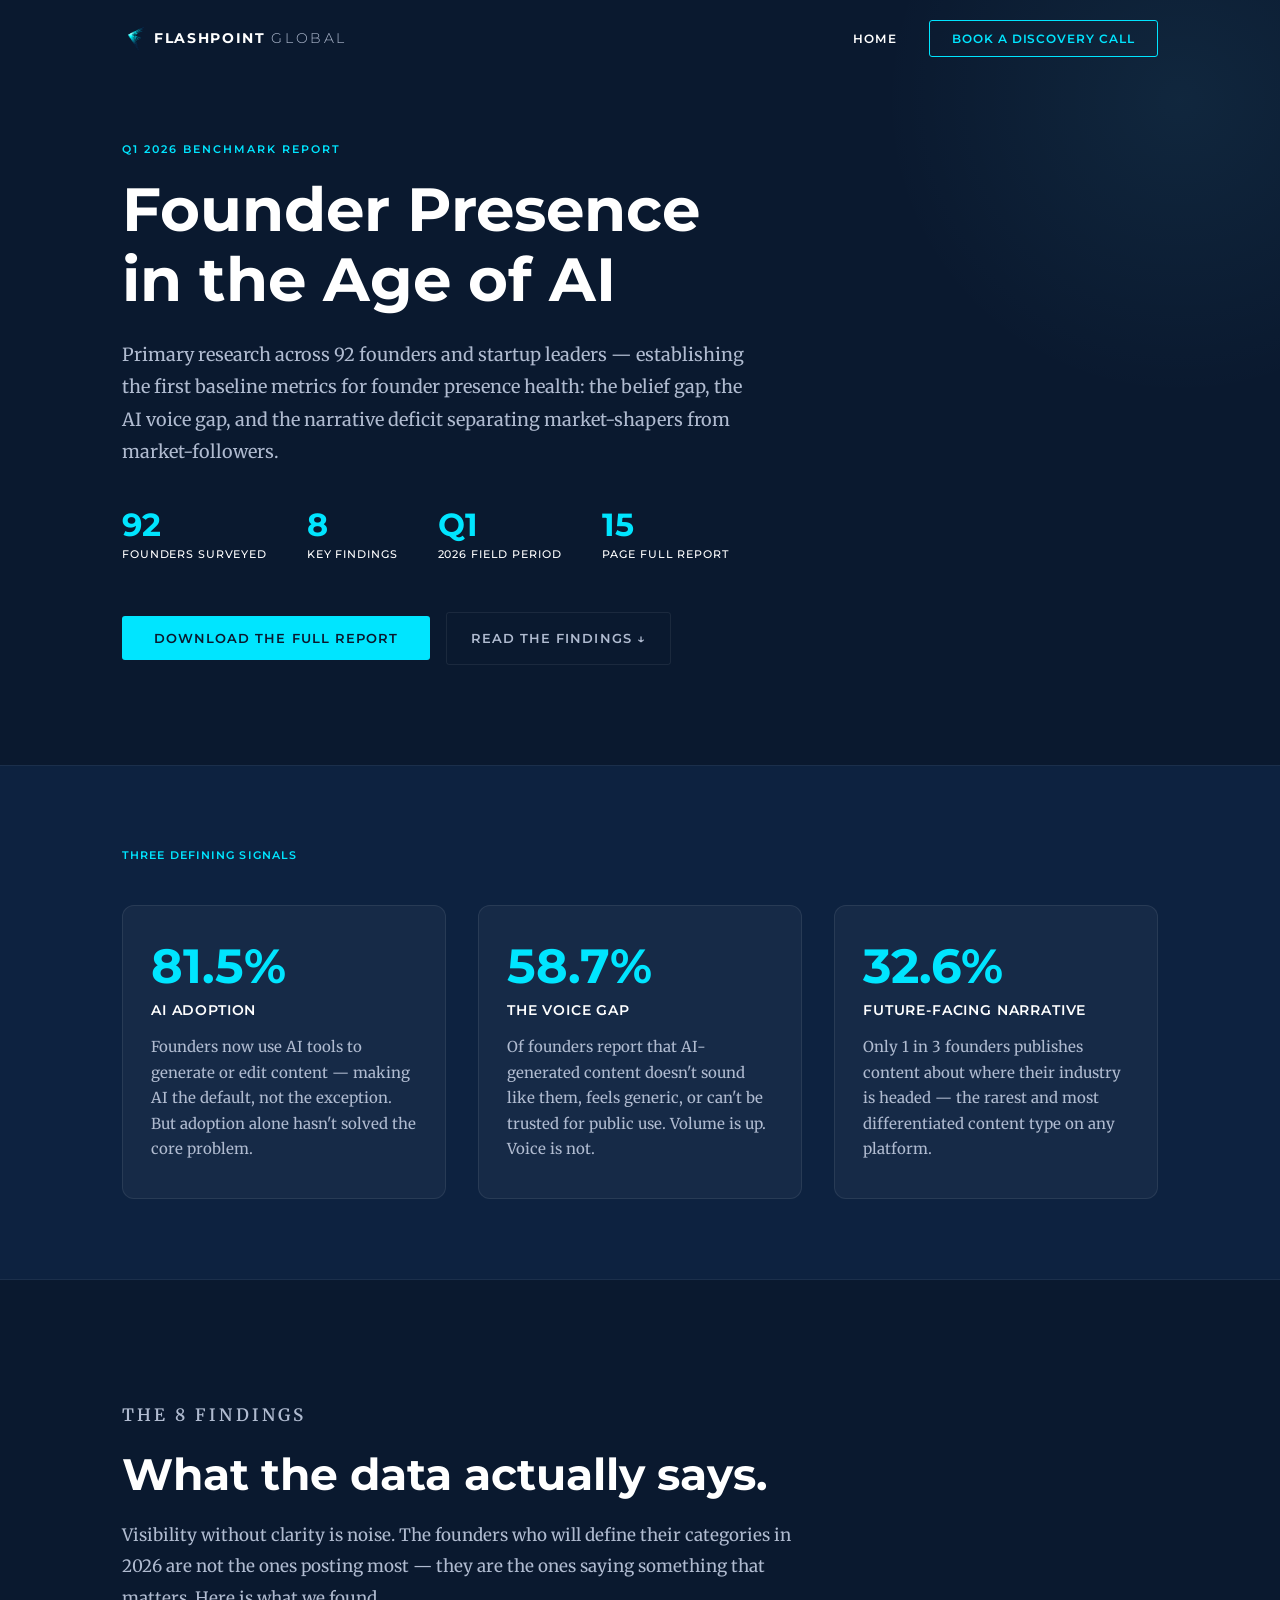
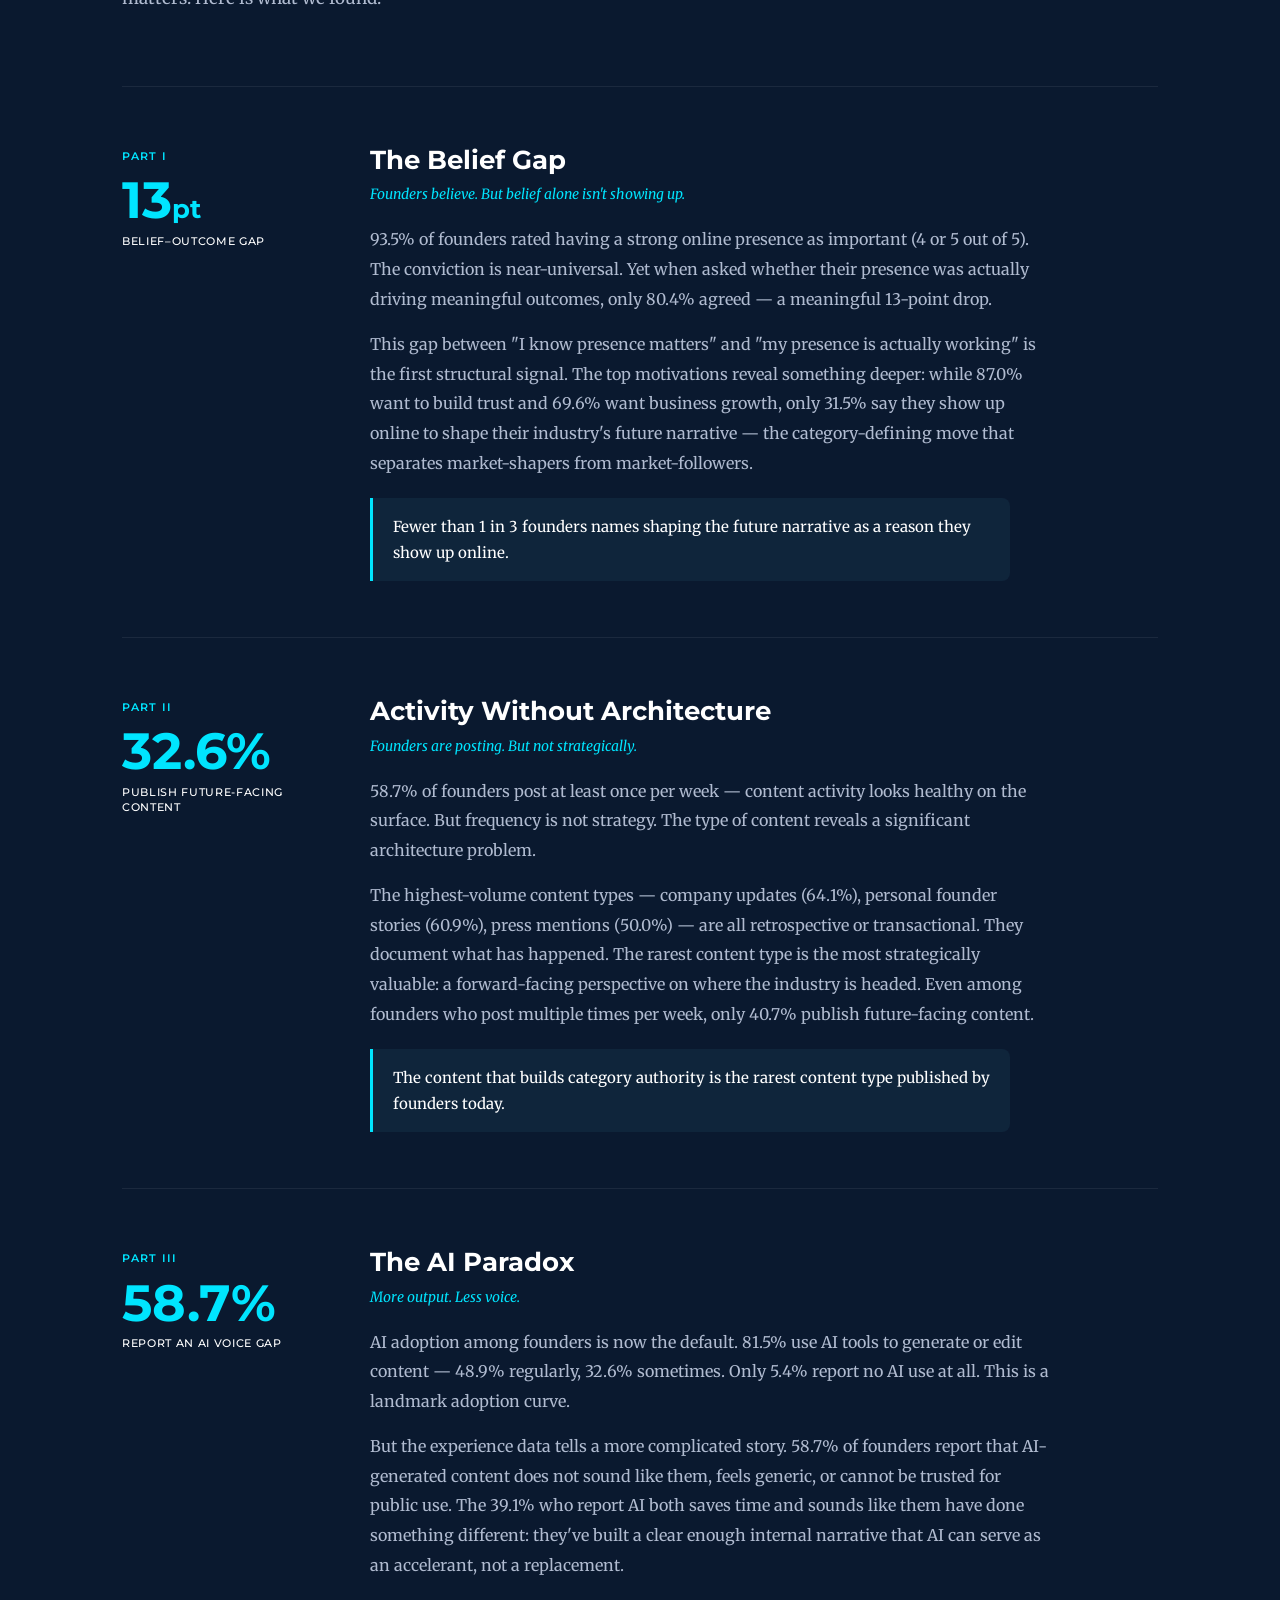
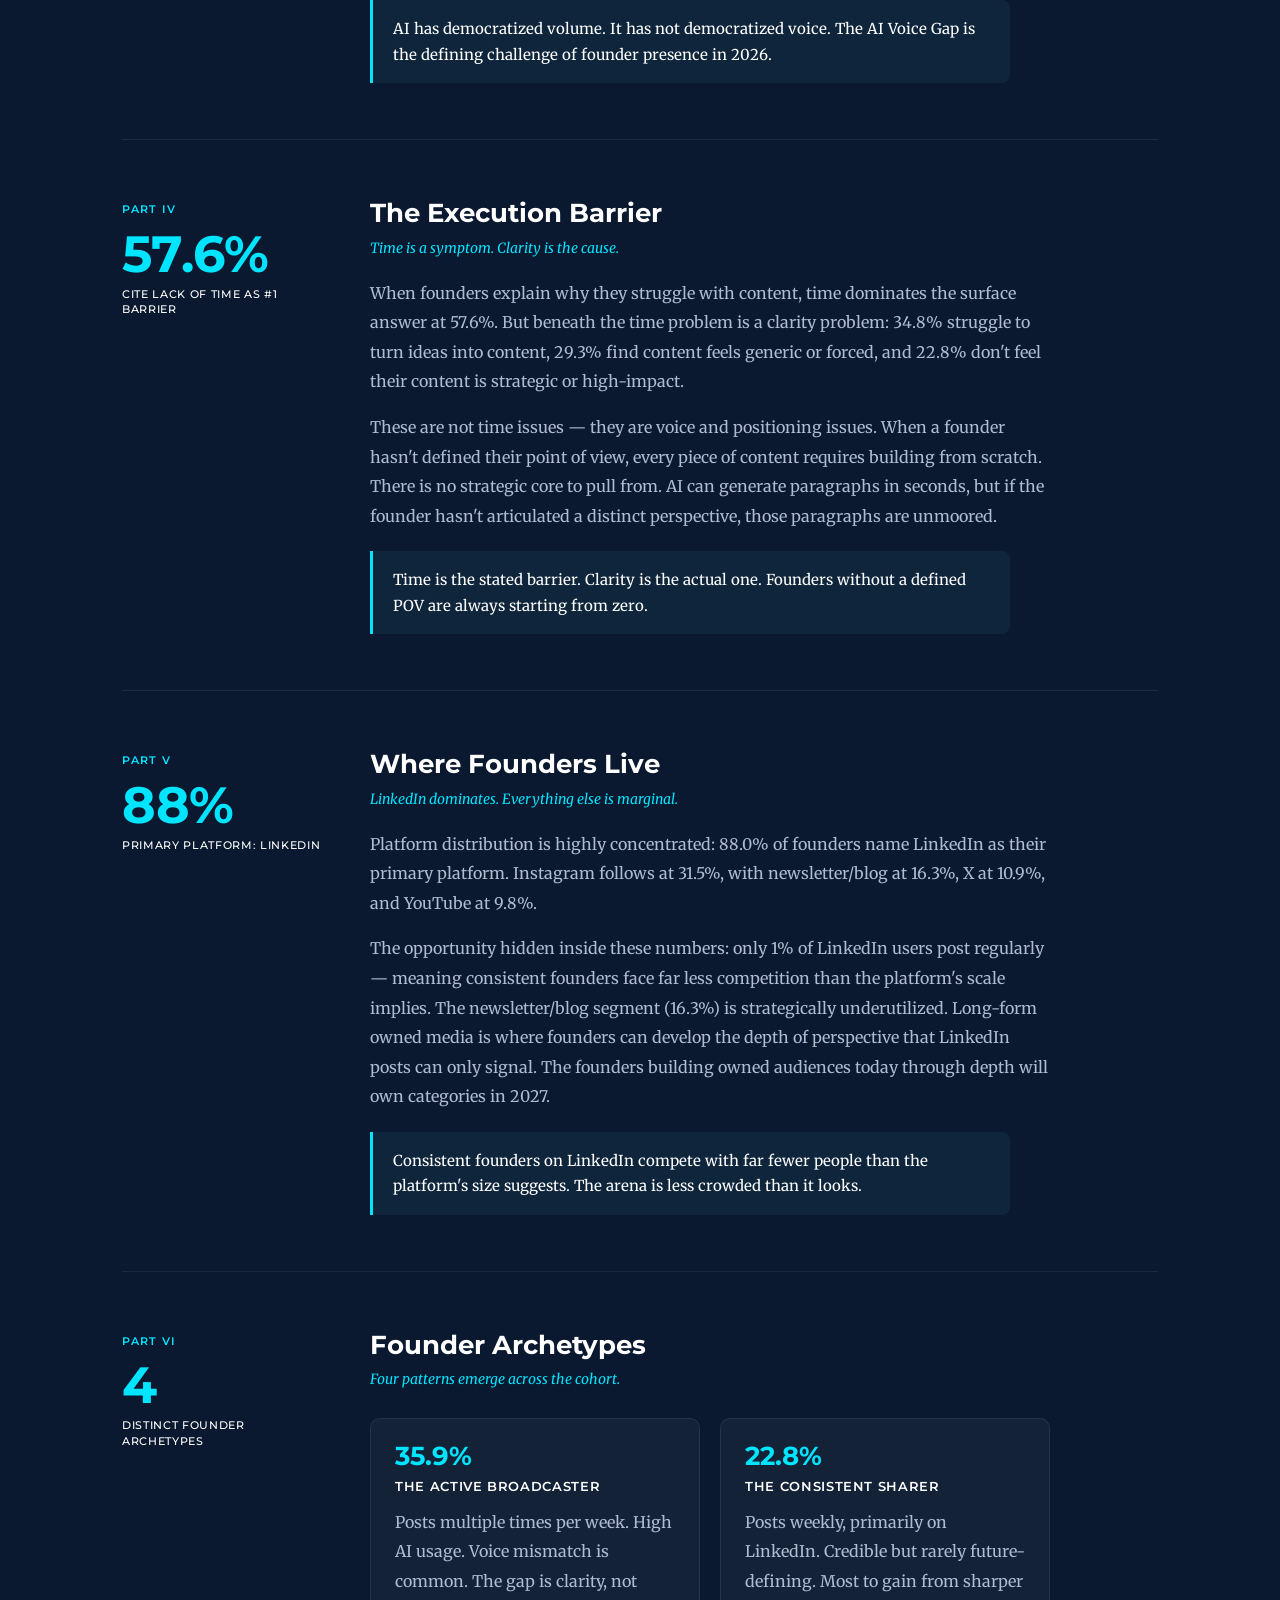
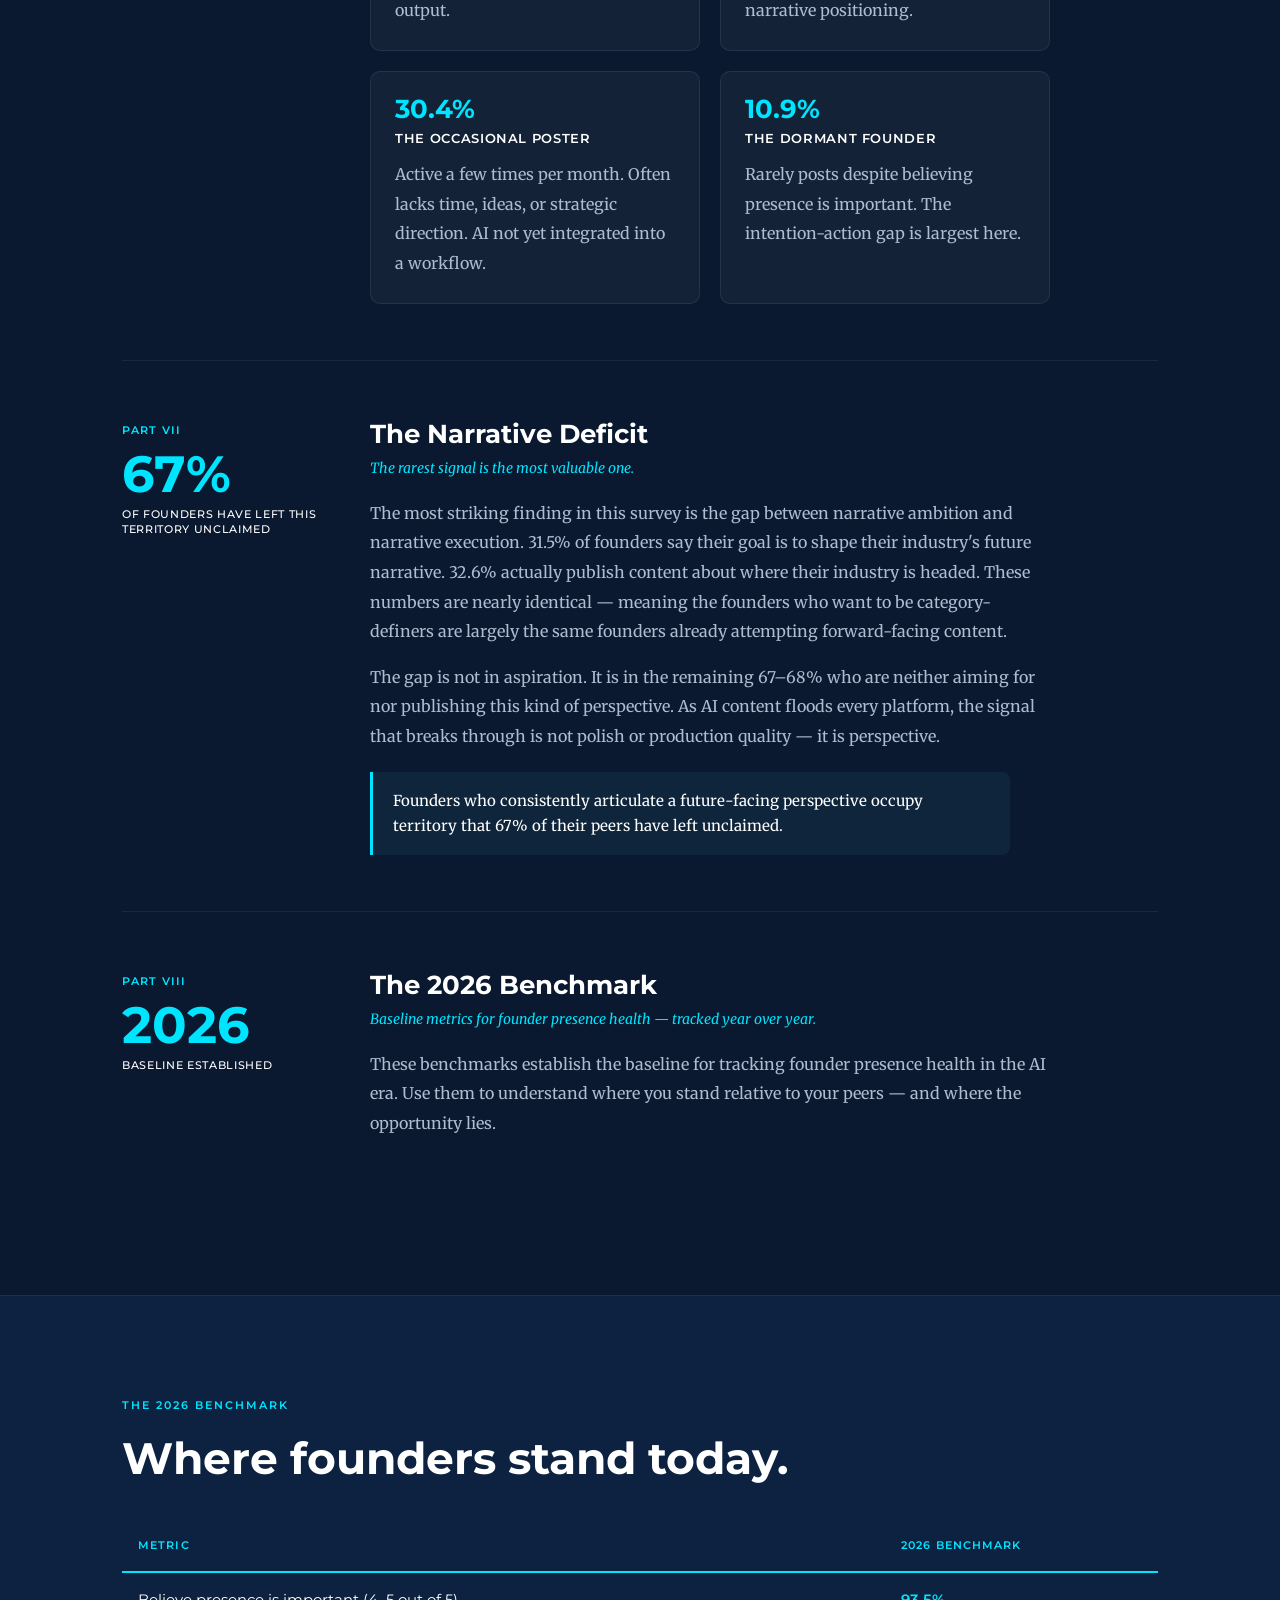
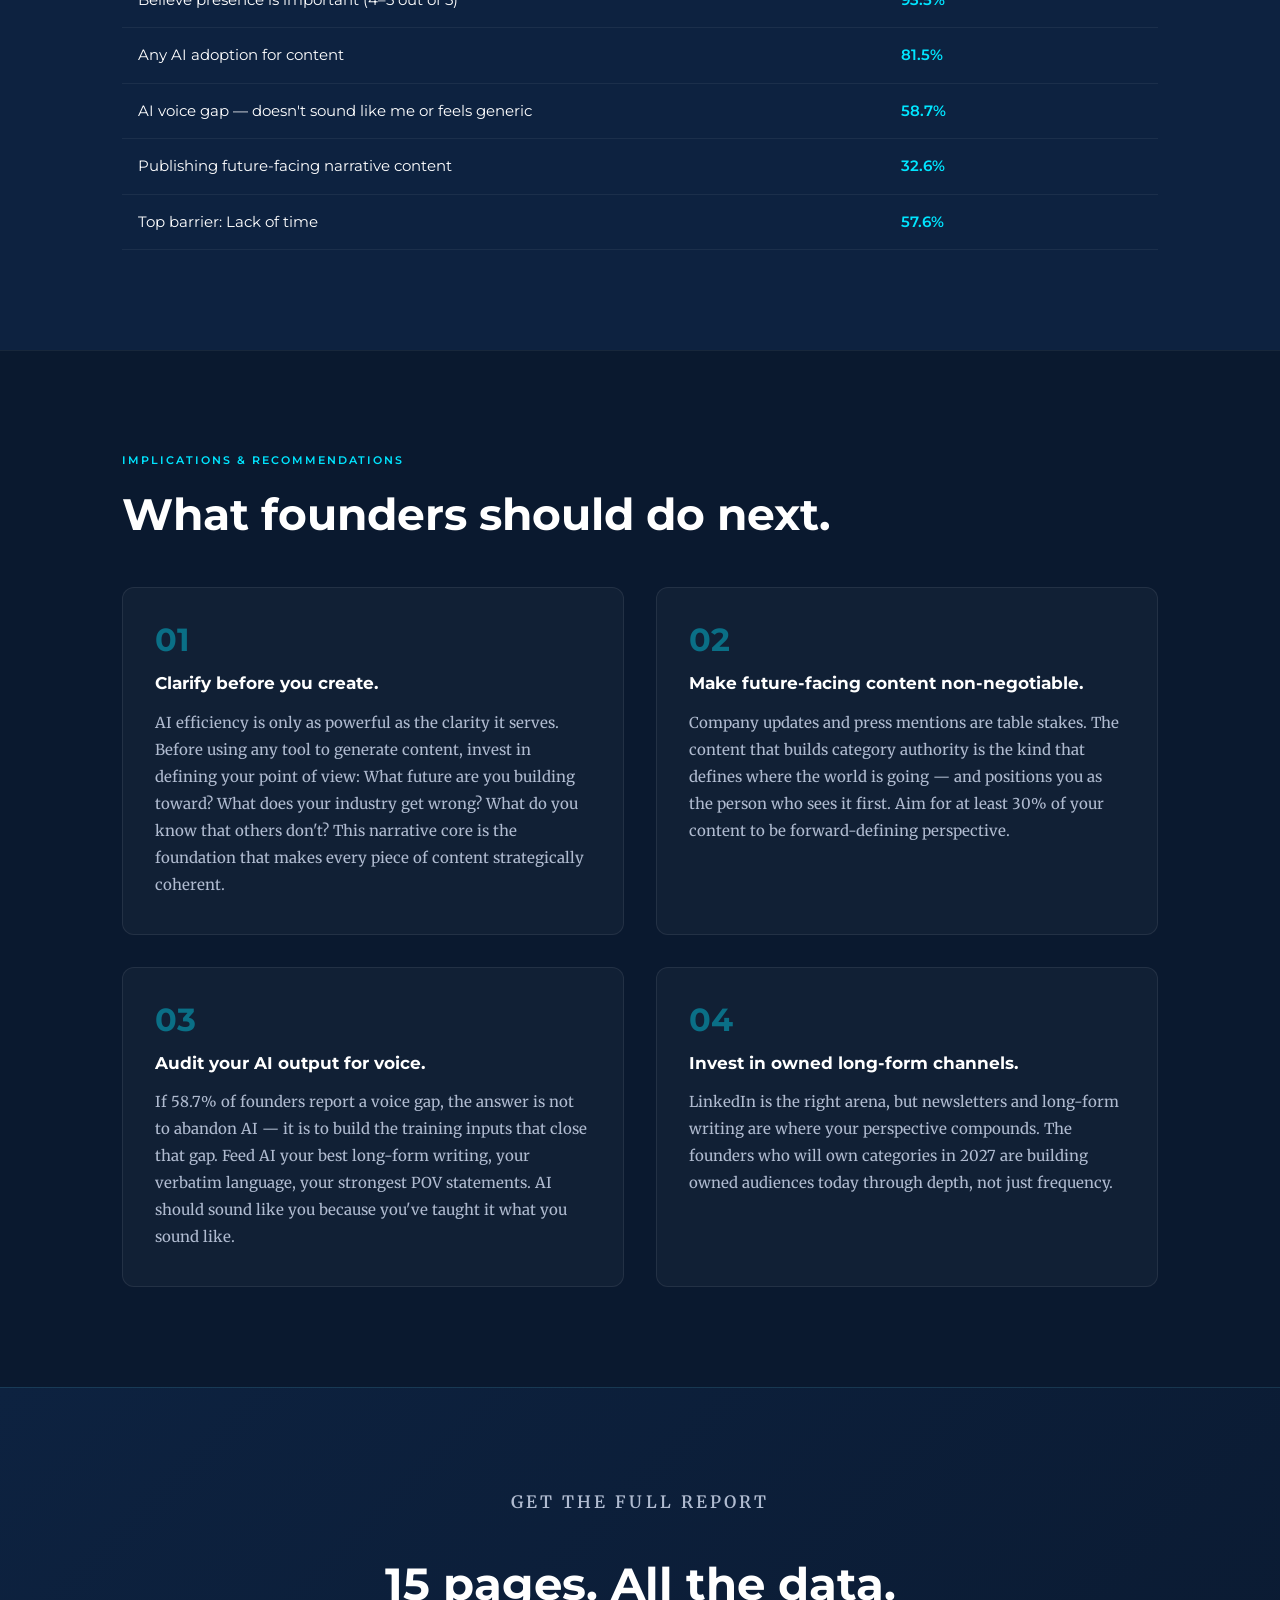
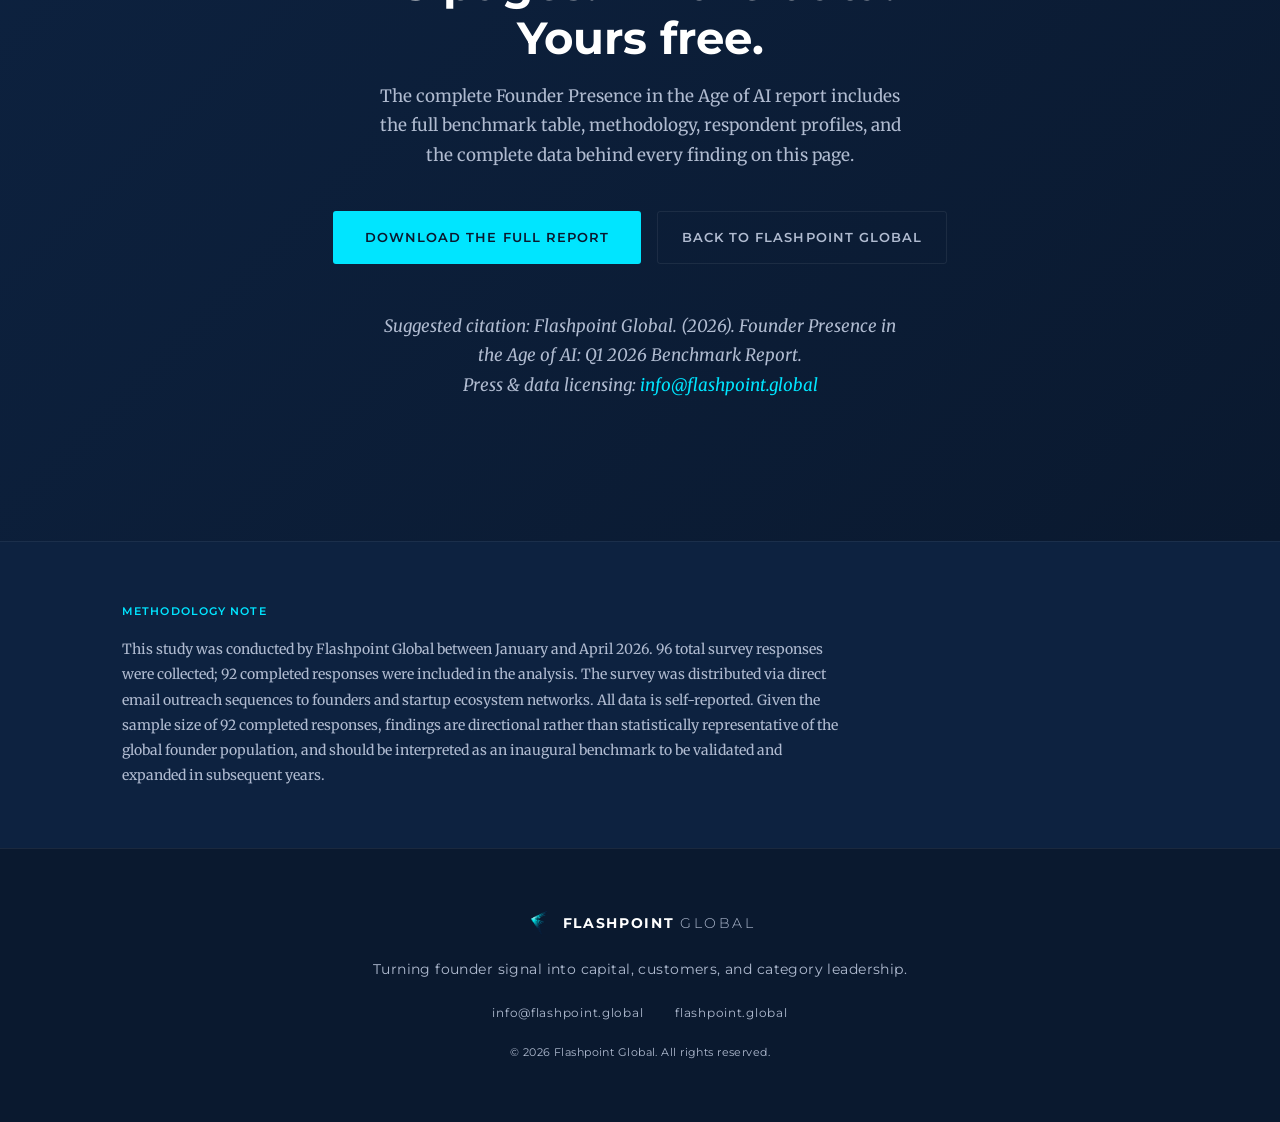
==== commit a025671c: "trim benchmark table to 5 key stats, fix Typeform IDs on report page Co-Authored-By: Claude Sonnet 4" ====
--- a/founder-presence-report.html
+++ b/founder-presence-report.html
@@ -487,7 +487,7 @@
         </div>
       </div>
       <div class="report-hero__ctas">
-        <button class="btn btn--primary" data-tf-popup="WIQuGJMo" data-tf-iframe-props="title=Flashpoint Discovery Call" data-tf-medium="snippet">
+        <button class="btn btn--primary" data-tf-popup="NHj9H3q3" data-tf-iframe-props="title=Flashpoint Founder Presence Report" data-tf-medium="snippet">
           Download the Full Report
         </button>
         <a href="#findings" class="btn btn--ghost">Read the Findings ↓</a>
@@ -703,18 +703,10 @@
           </thead>
           <tbody>
             <tr><td>Believe presence is important (4–5 out of 5)</td><td>93.5%</td></tr>
-            <tr><td>Believe presence drives outcomes (4–5 out of 5)</td><td>80.4%</td></tr>
-            <tr><td>Post at least weekly</td><td>58.7%</td></tr>
-            <tr><td>Post multiple times per week</td><td>35.9%</td></tr>
             <tr><td>Any AI adoption for content</td><td>81.5%</td></tr>
-            <tr><td>Regular AI use</td><td>48.9%</td></tr>
-            <tr><td>AI voice alignment — "sounds like me"</td><td>39.1%</td></tr>
             <tr><td>AI voice gap — doesn't sound like me or feels generic</td><td>58.7%</td></tr>
             <tr><td>Publishing future-facing narrative content</td><td>32.6%</td></tr>
-            <tr><td>Goal: shape industry's future narrative</td><td>31.5%</td></tr>
-            <tr><td>Primary platform: LinkedIn</td><td>88.0%</td></tr>
             <tr><td>Top barrier: Lack of time</td><td>57.6%</td></tr>
-            <tr><td>Secondary barrier: Ideas → content gap</td><td>34.8%</td></tr>
           </tbody>
         </table>
       </div>
@@ -758,7 +750,7 @@
       <h2 id="cta-heading">15 pages. All the data.<br />Yours free.</h2>
       <p>The complete Founder Presence in the Age of AI report includes the full benchmark table, methodology, respondent profiles, and the complete data behind every finding on this page.</p>
       <div class="report-cta__btns">
-        <button class="btn btn--primary" data-tf-popup="WIQuGJMo" data-tf-iframe-props="title=Flashpoint Discovery Call" data-tf-medium="snippet">
+        <button class="btn btn--primary" data-tf-popup="NHj9H3q3" data-tf-iframe-props="title=Flashpoint Founder Presence Report" data-tf-medium="snippet">
           Download the Full Report
         </button>
         <a href="/" class="btn btn--ghost">Back to Flashpoint Global</a>
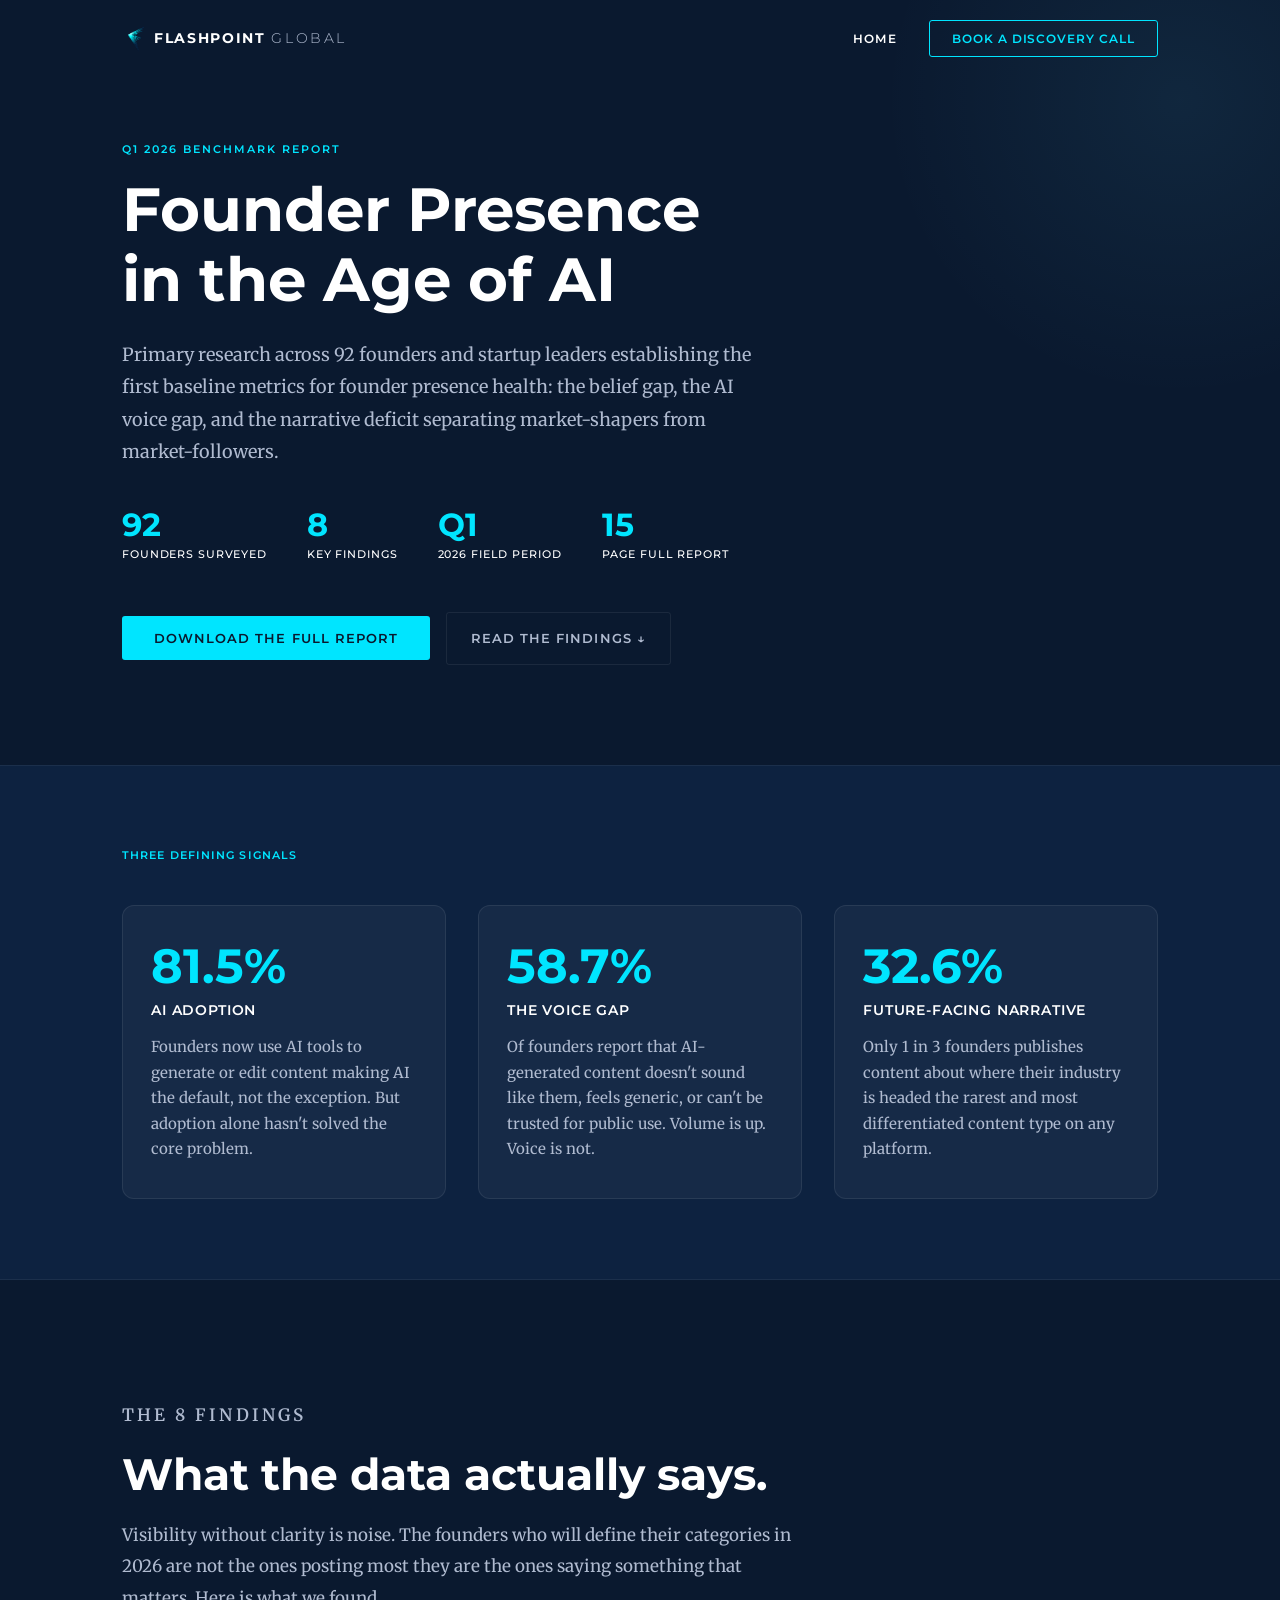
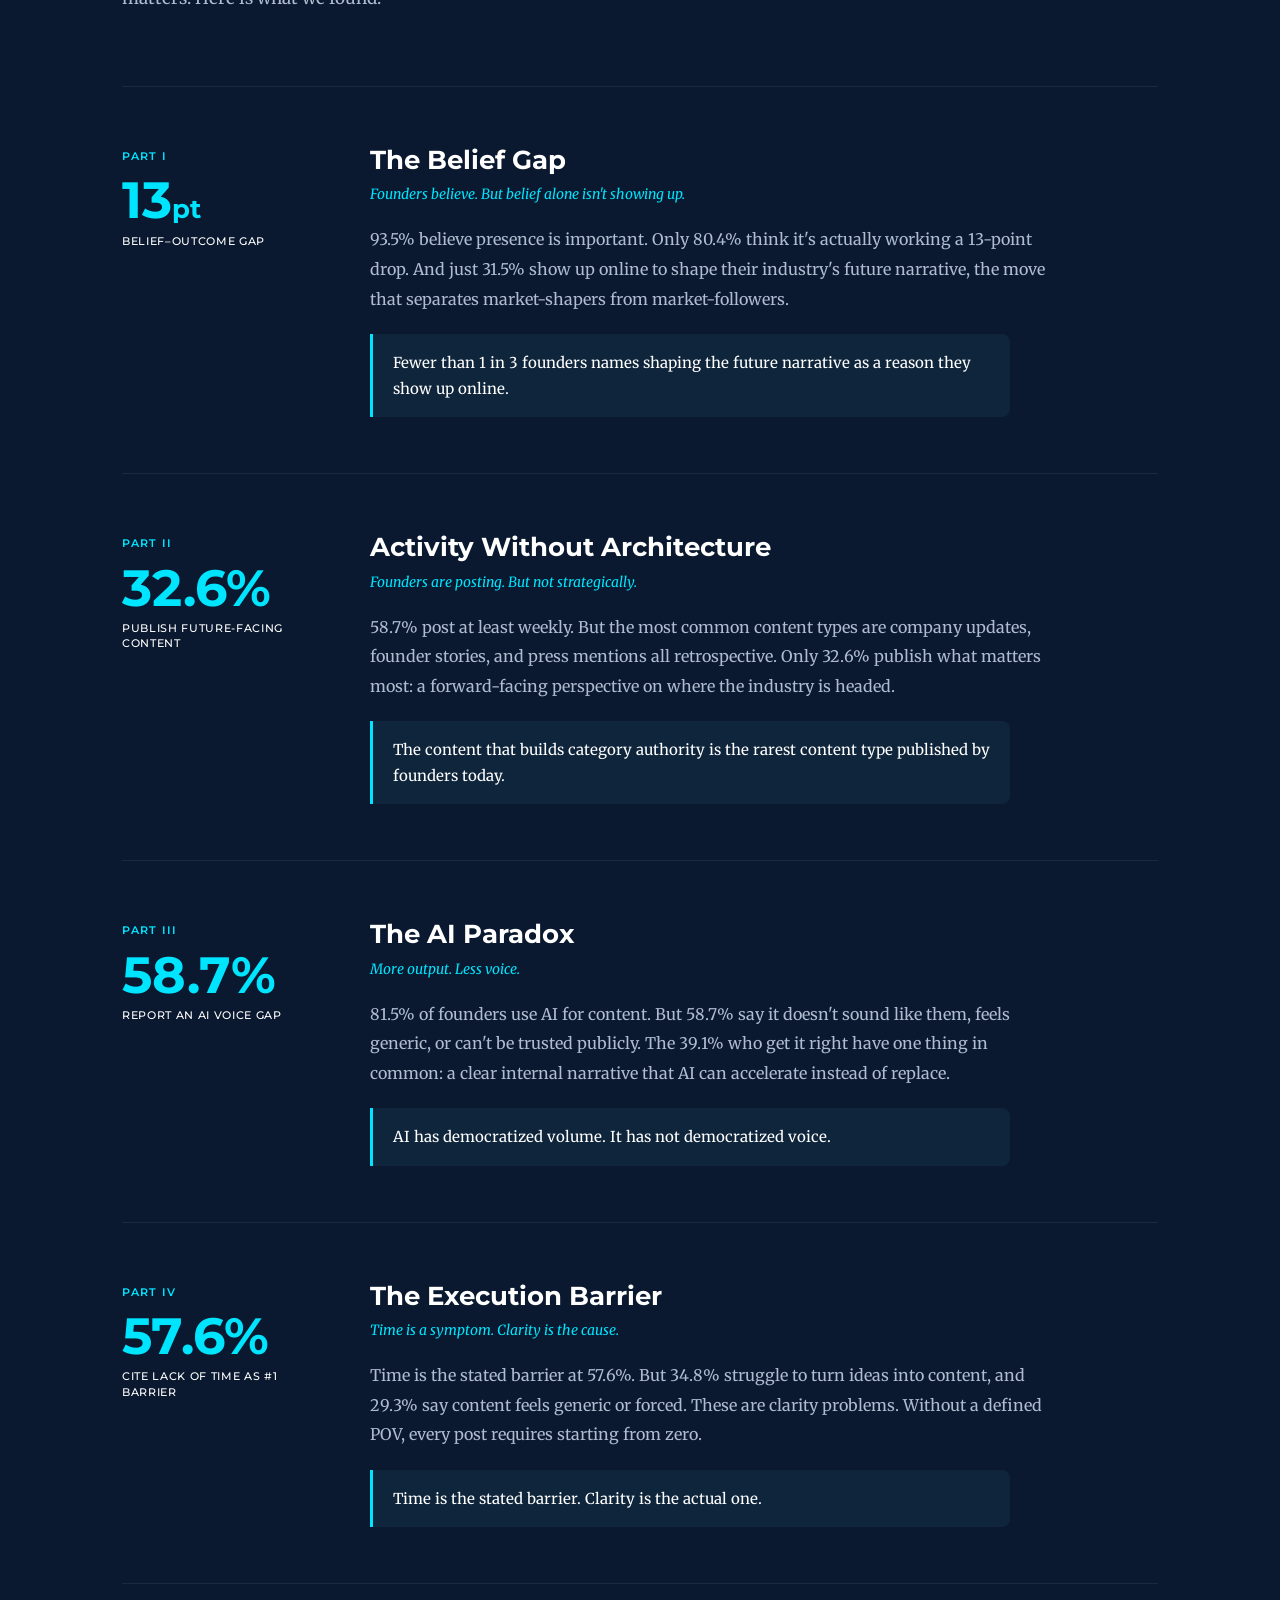
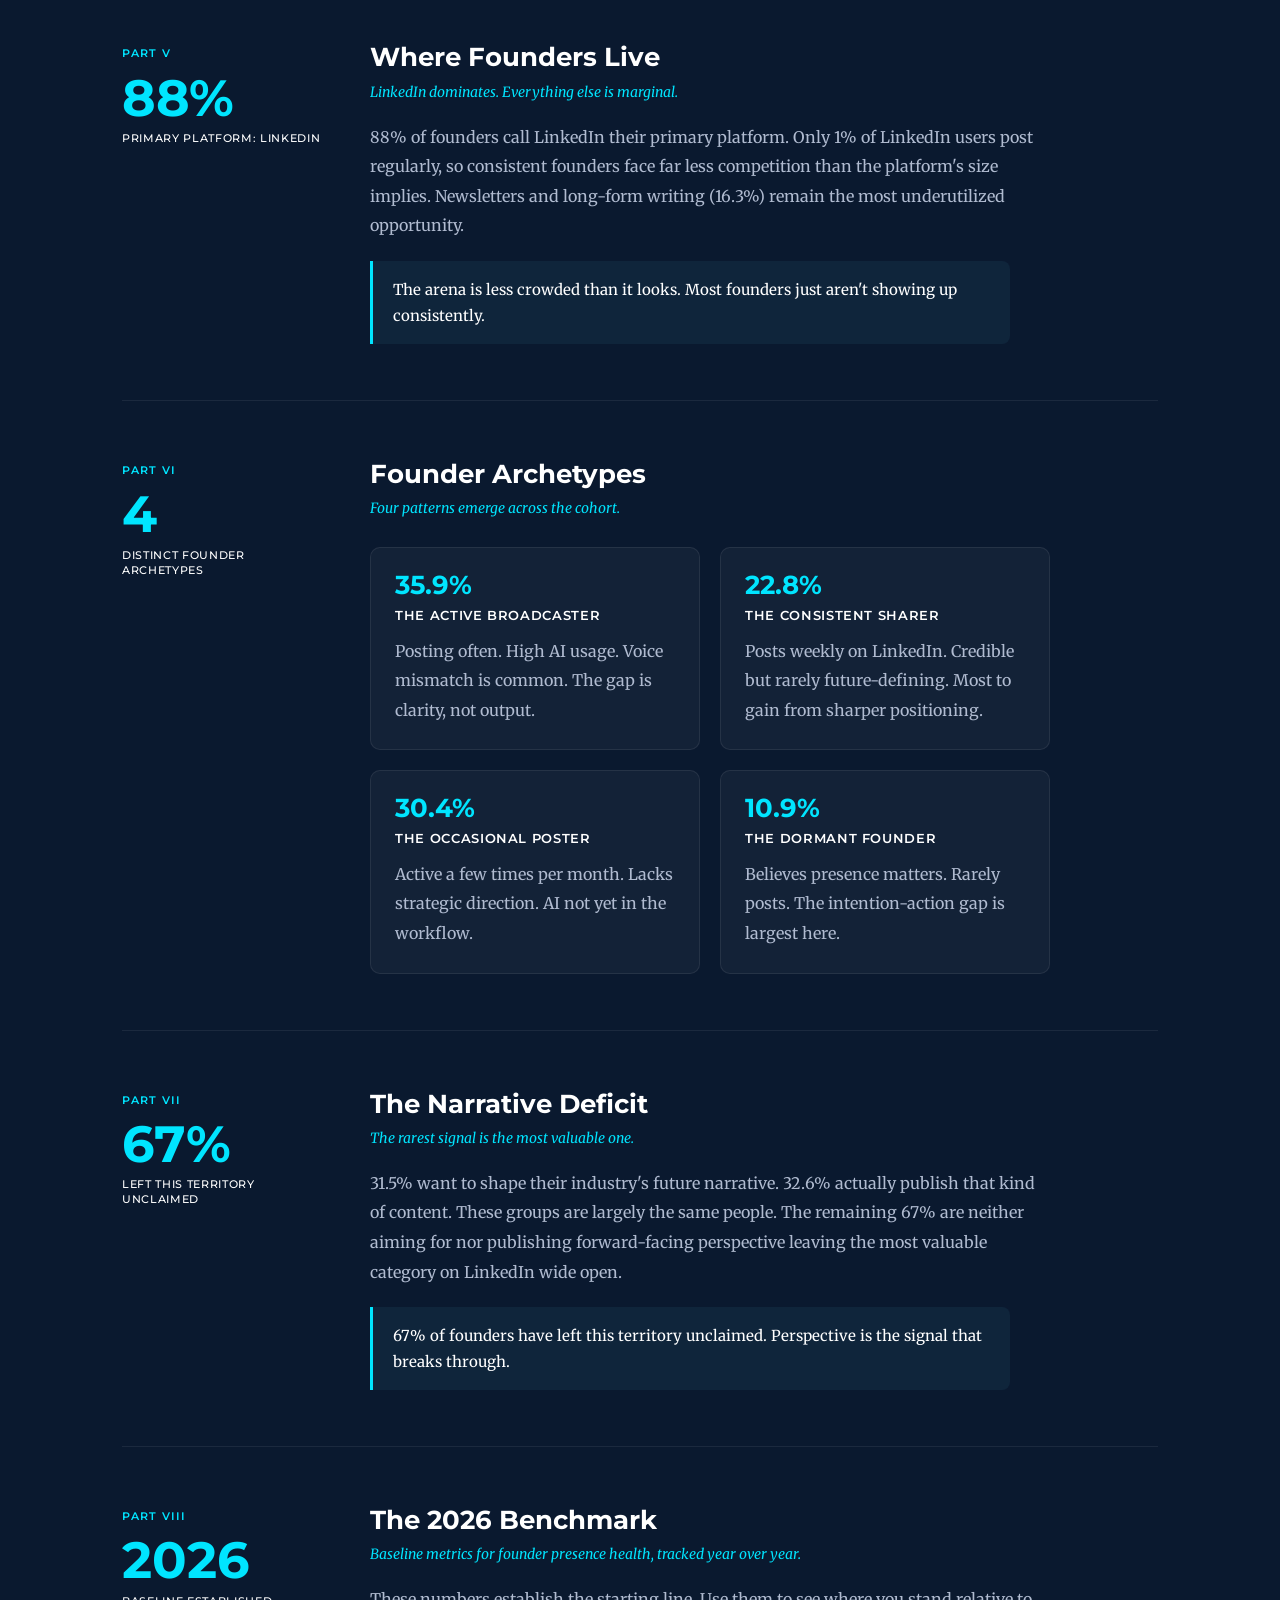
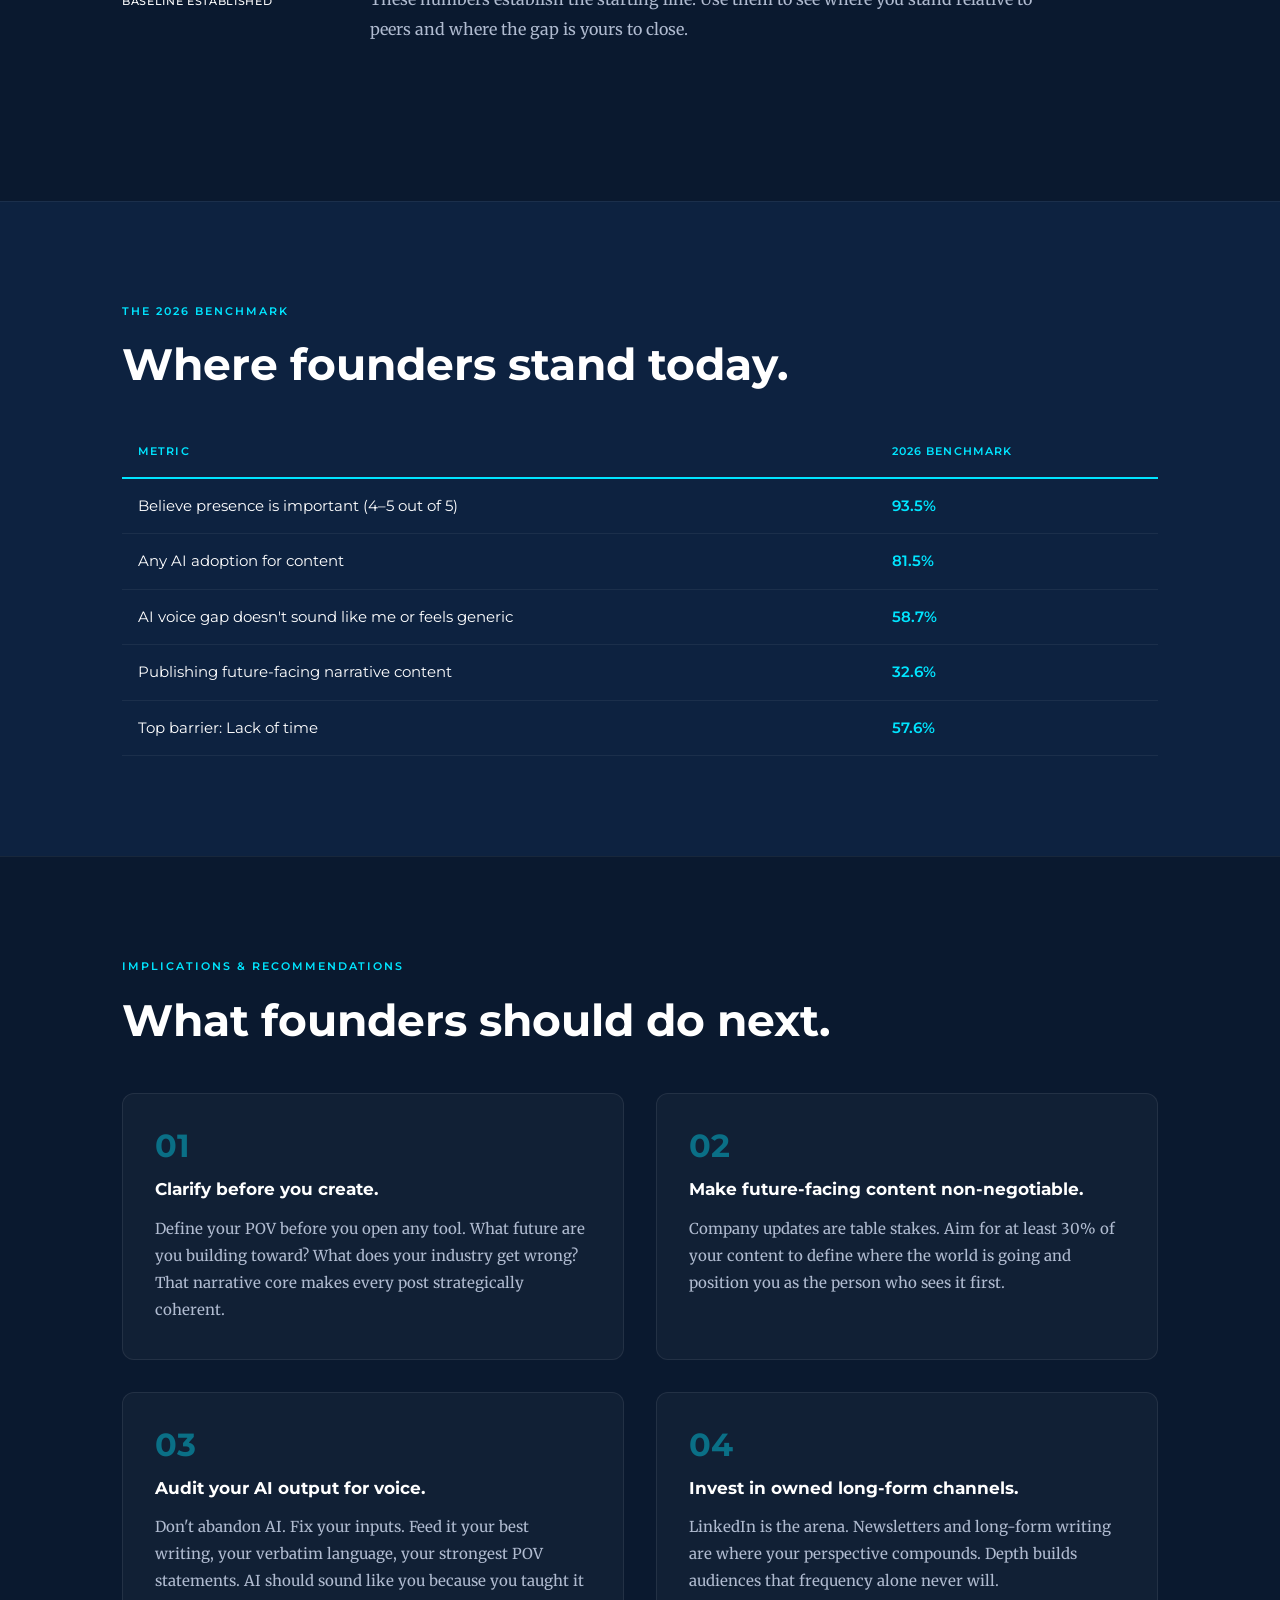
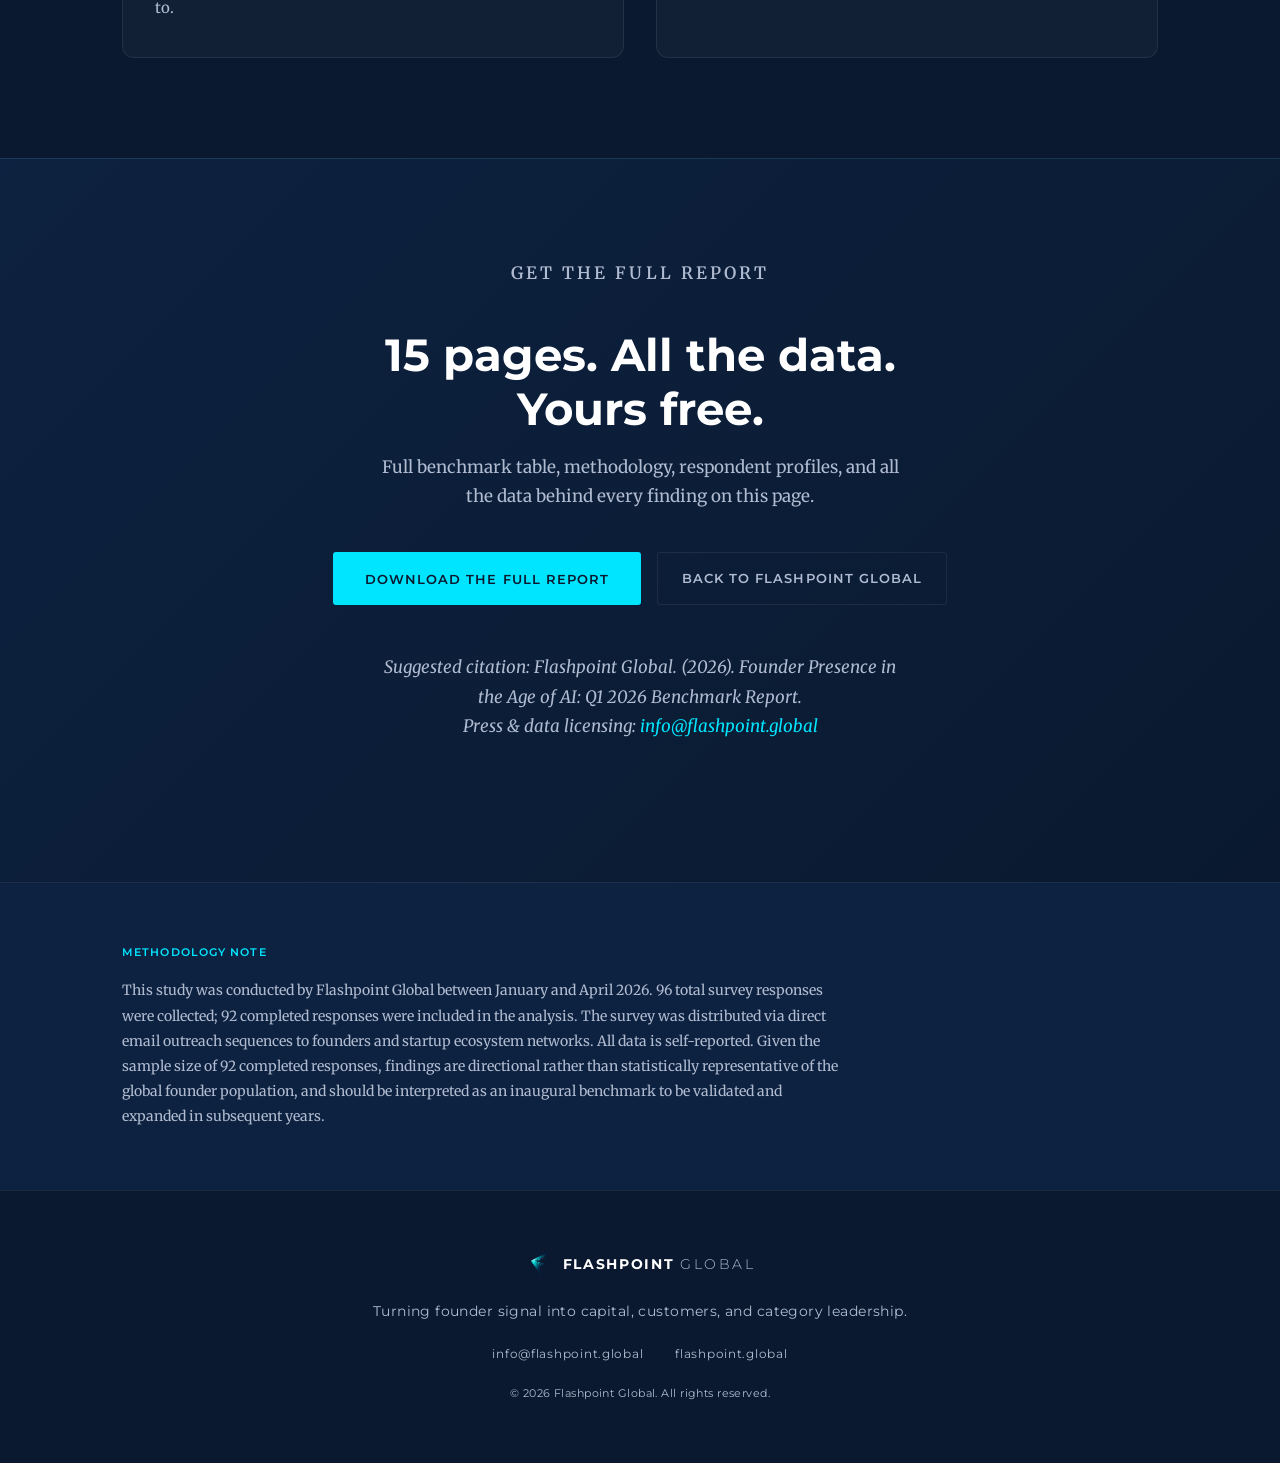
==== commit 4713d482: "tighten report copy: one paragraph per finding, remove em dashes, trim recs Co-Authored-By: Claude S" ====
--- a/founder-presence-report.html
+++ b/founder-presence-report.html
@@ -3,9 +3,9 @@
 <head>
   <meta charset="UTF-8" />
   <meta name="viewport" content="width=device-width, initial-scale=1.0" />
-  <title>Founder Presence in the Age of AI — Q1 2026 Benchmark Report | Flashpoint Global</title>
+  <title>Founder Presence in the Age of AI: Q1 2026 Benchmark Report | Flashpoint Global</title>
   <meta name="description" content="Primary research across 92 founders and startup leaders revealing the belief gap, AI voice gap, and narrative deficit shaping founder presence in 2026. Free to read. Full report available." />
-  <meta property="og:title" content="Founder Presence in the Age of AI — Q1 2026 Benchmark Report" />
+  <meta property="og:title" content="Founder Presence in the Age of AI: Q1 2026 Benchmark Report" />
   <meta property="og:description" content="81.5% of founders use AI for content. 58.7% say it doesn't sound like them. Only 32.6% publish future-facing narrative. Read the full findings." />
   <meta property="og:type" content="article" />
   <meta property="og:url" content="https://flashpoint.global/founder-presence-report" />
@@ -466,7 +466,7 @@
       <p class="eyebrow">Q1 2026 Benchmark Report</p>
       <h1>Founder Presence<br />in the Age of AI</h1>
       <p class="report-hero__sub">
-        Primary research across 92 founders and startup leaders — establishing the first baseline metrics for founder presence health: the belief gap, the AI voice gap, and the narrative deficit separating market-shapers from market-followers.
+        Primary research across 92 founders and startup leaders establishing the first baseline metrics for founder presence health: the belief gap, the AI voice gap, and the narrative deficit separating market-shapers from market-followers.
       </p>
       <div class="report-hero__meta" aria-label="Report at a glance">
         <div class="report-hero__meta-item">
@@ -503,7 +503,7 @@
         <div class="signal-card">
           <div class="signal-card__num">81.5%</div>
           <div class="signal-card__title">AI Adoption</div>
-          <p class="signal-card__body">Founders now use AI tools to generate or edit content — making AI the default, not the exception. But adoption alone hasn't solved the core problem.</p>
+          <p class="signal-card__body">Founders now use AI tools to generate or edit content making AI the default, not the exception. But adoption alone hasn't solved the core problem.</p>
         </div>
         <div class="signal-card">
           <div class="signal-card__num">58.7%</div>
@@ -513,7 +513,7 @@
         <div class="signal-card">
           <div class="signal-card__num">32.6%</div>
           <div class="signal-card__title">Future-Facing Narrative</div>
-          <p class="signal-card__body">Only 1 in 3 founders publishes content about where their industry is headed — the rarest and most differentiated content type on any platform.</p>
+          <p class="signal-card__body">Only 1 in 3 founders publishes content about where their industry is headed the rarest and most differentiated content type on any platform.</p>
         </div>
       </div>
     </div>
@@ -525,7 +525,7 @@
       <div class="findings__intro">
         <p class="eyebrow">The 8 Findings</p>
         <h2 class="section-title" id="findings-heading">What the data actually says.</h2>
-        <p>Visibility without clarity is noise. The founders who will define their categories in 2026 are not the ones posting most — they are the ones saying something that matters. Here is what we found.</p>
+        <p>Visibility without clarity is noise. The founders who will define their categories in 2026 are not the ones posting most they are the ones saying something that matters. Here is what we found.</p>
       </div>
 
       <!-- Finding 1 -->
@@ -538,8 +538,7 @@
         <div class="finding__right">
           <h2>The Belief Gap</h2>
           <p class="finding__subtitle">Founders believe. But belief alone isn't showing up.</p>
-          <p>93.5% of founders rated having a strong online presence as important (4 or 5 out of 5). The conviction is near-universal. Yet when asked whether their presence was actually driving meaningful outcomes, only 80.4% agreed — a meaningful 13-point drop.</p>
-          <p>This gap between "I know presence matters" and "my presence is actually working" is the first structural signal. The top motivations reveal something deeper: while 87.0% want to build trust and 69.6% want business growth, only 31.5% say they show up online to shape their industry's future narrative — the category-defining move that separates market-shapers from market-followers.</p>
+          <p>93.5% believe presence is important. Only 80.4% think it's actually working a 13-point drop. And just 31.5% show up online to shape their industry's future narrative, the move that separates market-shapers from market-followers.</p>
           <div class="finding__highlight">
             Fewer than 1 in 3 founders names shaping the future narrative as a reason they show up online.
           </div>
@@ -556,8 +555,7 @@
         <div class="finding__right">
           <h2>Activity Without Architecture</h2>
           <p class="finding__subtitle">Founders are posting. But not strategically.</p>
-          <p>58.7% of founders post at least once per week — content activity looks healthy on the surface. But frequency is not strategy. The type of content reveals a significant architecture problem.</p>
-          <p>The highest-volume content types — company updates (64.1%), personal founder stories (60.9%), press mentions (50.0%) — are all retrospective or transactional. They document what has happened. The rarest content type is the most strategically valuable: a forward-facing perspective on where the industry is headed. Even among founders who post multiple times per week, only 40.7% publish future-facing content.</p>
+          <p>58.7% post at least weekly. But the most common content types are company updates, founder stories, and press mentions all retrospective. Only 32.6% publish what matters most: a forward-facing perspective on where the industry is headed.</p>
           <div class="finding__highlight">
             The content that builds category authority is the rarest content type published by founders today.
           </div>
@@ -574,10 +572,9 @@
         <div class="finding__right">
           <h2>The AI Paradox</h2>
           <p class="finding__subtitle">More output. Less voice.</p>
-          <p>AI adoption among founders is now the default. 81.5% use AI tools to generate or edit content — 48.9% regularly, 32.6% sometimes. Only 5.4% report no AI use at all. This is a landmark adoption curve.</p>
-          <p>But the experience data tells a more complicated story. 58.7% of founders report that AI-generated content does not sound like them, feels generic, or cannot be trusted for public use. The 39.1% who report AI both saves time and sounds like them have done something different: they've built a clear enough internal narrative that AI can serve as an accelerant, not a replacement.</p>
+          <p>81.5% of founders use AI for content. But 58.7% say it doesn't sound like them, feels generic, or can't be trusted publicly. The 39.1% who get it right have one thing in common: a clear internal narrative that AI can accelerate instead of replace.</p>
           <div class="finding__highlight">
-            AI has democratized volume. It has not democratized voice. The AI Voice Gap is the defining challenge of founder presence in 2026.
+            AI has democratized volume. It has not democratized voice.
           </div>
         </div>
       </div>
@@ -592,10 +589,9 @@
         <div class="finding__right">
           <h2>The Execution Barrier</h2>
           <p class="finding__subtitle">Time is a symptom. Clarity is the cause.</p>
-          <p>When founders explain why they struggle with content, time dominates the surface answer at 57.6%. But beneath the time problem is a clarity problem: 34.8% struggle to turn ideas into content, 29.3% find content feels generic or forced, and 22.8% don't feel their content is strategic or high-impact.</p>
-          <p>These are not time issues — they are voice and positioning issues. When a founder hasn't defined their point of view, every piece of content requires building from scratch. There is no strategic core to pull from. AI can generate paragraphs in seconds, but if the founder hasn't articulated a distinct perspective, those paragraphs are unmoored.</p>
+          <p>Time is the stated barrier at 57.6%. But 34.8% struggle to turn ideas into content, and 29.3% say content feels generic or forced. These are clarity problems. Without a defined POV, every post requires starting from zero.</p>
           <div class="finding__highlight">
-            Time is the stated barrier. Clarity is the actual one. Founders without a defined POV are always starting from zero.
+            Time is the stated barrier. Clarity is the actual one.
           </div>
         </div>
       </div>
@@ -610,10 +606,9 @@
         <div class="finding__right">
           <h2>Where Founders Live</h2>
           <p class="finding__subtitle">LinkedIn dominates. Everything else is marginal.</p>
-          <p>Platform distribution is highly concentrated: 88.0% of founders name LinkedIn as their primary platform. Instagram follows at 31.5%, with newsletter/blog at 16.3%, X at 10.9%, and YouTube at 9.8%.</p>
-          <p>The opportunity hidden inside these numbers: only 1% of LinkedIn users post regularly — meaning consistent founders face far less competition than the platform's scale implies. The newsletter/blog segment (16.3%) is strategically underutilized. Long-form owned media is where founders can develop the depth of perspective that LinkedIn posts can only signal. The founders building owned audiences today through depth will own categories in 2027.</p>
+          <p>88% of founders call LinkedIn their primary platform. Only 1% of LinkedIn users post regularly, so consistent founders face far less competition than the platform's size implies. Newsletters and long-form writing (16.3%) remain the most underutilized opportunity.</p>
           <div class="finding__highlight">
-            Consistent founders on LinkedIn compete with far fewer people than the platform's size suggests. The arena is less crowded than it looks.
+            The arena is less crowded than it looks. Most founders just aren't showing up consistently.
           </div>
         </div>
       </div>
@@ -632,22 +627,22 @@
             <div class="archetype-card">
               <div class="archetype-card__pct">35.9%</div>
               <div class="archetype-card__name">The Active Broadcaster</div>
-              <p class="archetype-card__desc">Posts multiple times per week. High AI usage. Voice mismatch is common. The gap is clarity, not output.</p>
+              <p class="archetype-card__desc">Posting often. High AI usage. Voice mismatch is common. The gap is clarity, not output.</p>
             </div>
             <div class="archetype-card">
               <div class="archetype-card__pct">22.8%</div>
               <div class="archetype-card__name">The Consistent Sharer</div>
-              <p class="archetype-card__desc">Posts weekly, primarily on LinkedIn. Credible but rarely future-defining. Most to gain from sharper narrative positioning.</p>
+              <p class="archetype-card__desc">Posts weekly on LinkedIn. Credible but rarely future-defining. Most to gain from sharper positioning.</p>
             </div>
             <div class="archetype-card">
               <div class="archetype-card__pct">30.4%</div>
               <div class="archetype-card__name">The Occasional Poster</div>
-              <p class="archetype-card__desc">Active a few times per month. Often lacks time, ideas, or strategic direction. AI not yet integrated into a workflow.</p>
+              <p class="archetype-card__desc">Active a few times per month. Lacks strategic direction. AI not yet in the workflow.</p>
             </div>
             <div class="archetype-card">
               <div class="archetype-card__pct">10.9%</div>
               <div class="archetype-card__name">The Dormant Founder</div>
-              <p class="archetype-card__desc">Rarely posts despite believing presence is important. The intention-action gap is largest here.</p>
+              <p class="archetype-card__desc">Believes presence matters. Rarely posts. The intention-action gap is largest here.</p>
             </div>
           </div>
         </div>
@@ -658,15 +653,14 @@
         <div class="finding__left">
           <span class="finding__num">Part VII</span>
           <div class="finding__stat-big">67%</div>
-          <div class="finding__stat-label">Of founders have left this territory unclaimed</div>
+          <div class="finding__stat-label">Left this territory unclaimed</div>
         </div>
         <div class="finding__right">
           <h2>The Narrative Deficit</h2>
           <p class="finding__subtitle">The rarest signal is the most valuable one.</p>
-          <p>The most striking finding in this survey is the gap between narrative ambition and narrative execution. 31.5% of founders say their goal is to shape their industry's future narrative. 32.6% actually publish content about where their industry is headed. These numbers are nearly identical — meaning the founders who want to be category-definers are largely the same founders already attempting forward-facing content.</p>
-          <p>The gap is not in aspiration. It is in the remaining 67–68% who are neither aiming for nor publishing this kind of perspective. As AI content floods every platform, the signal that breaks through is not polish or production quality — it is perspective.</p>
+          <p>31.5% want to shape their industry's future narrative. 32.6% actually publish that kind of content. These groups are largely the same people. The remaining 67% are neither aiming for nor publishing forward-facing perspective leaving the most valuable category on LinkedIn wide open.</p>
           <div class="finding__highlight">
-            Founders who consistently articulate a future-facing perspective occupy territory that 67% of their peers have left unclaimed.
+            67% of founders have left this territory unclaimed. Perspective is the signal that breaks through.
           </div>
         </div>
       </div>
@@ -680,8 +674,8 @@
         </div>
         <div class="finding__right">
           <h2>The 2026 Benchmark</h2>
-          <p class="finding__subtitle">Baseline metrics for founder presence health — tracked year over year.</p>
-          <p>These benchmarks establish the baseline for tracking founder presence health in the AI era. Use them to understand where you stand relative to your peers — and where the opportunity lies.</p>
+          <p class="finding__subtitle">Baseline metrics for founder presence health, tracked year over year.</p>
+          <p>These numbers establish the starting line. Use them to see where you stand relative to peers and where the gap is yours to close.</p>
         </div>
       </div>
 
@@ -704,7 +698,7 @@
           <tbody>
             <tr><td>Believe presence is important (4–5 out of 5)</td><td>93.5%</td></tr>
             <tr><td>Any AI adoption for content</td><td>81.5%</td></tr>
-            <tr><td>AI voice gap — doesn't sound like me or feels generic</td><td>58.7%</td></tr>
+            <tr><td>AI voice gap doesn't sound like me or feels generic</td><td>58.7%</td></tr>
             <tr><td>Publishing future-facing narrative content</td><td>32.6%</td></tr>
             <tr><td>Top barrier: Lack of time</td><td>57.6%</td></tr>
           </tbody>
@@ -722,22 +716,22 @@
         <div class="rec-card">
           <div class="rec-card__num">01</div>
           <h3>Clarify before you create.</h3>
-          <p>AI efficiency is only as powerful as the clarity it serves. Before using any tool to generate content, invest in defining your point of view: What future are you building toward? What does your industry get wrong? What do you know that others don't? This narrative core is the foundation that makes every piece of content strategically coherent.</p>
+          <p>Define your POV before you open any tool. What future are you building toward? What does your industry get wrong? That narrative core makes every post strategically coherent.</p>
         </div>
         <div class="rec-card">
           <div class="rec-card__num">02</div>
           <h3>Make future-facing content non-negotiable.</h3>
-          <p>Company updates and press mentions are table stakes. The content that builds category authority is the kind that defines where the world is going — and positions you as the person who sees it first. Aim for at least 30% of your content to be forward-defining perspective.</p>
+          <p>Company updates are table stakes. Aim for at least 30% of your content to define where the world is going and position you as the person who sees it first.</p>
         </div>
         <div class="rec-card">
           <div class="rec-card__num">03</div>
           <h3>Audit your AI output for voice.</h3>
-          <p>If 58.7% of founders report a voice gap, the answer is not to abandon AI — it is to build the training inputs that close that gap. Feed AI your best long-form writing, your verbatim language, your strongest POV statements. AI should sound like you because you've taught it what you sound like.</p>
+          <p>Don't abandon AI. Fix your inputs. Feed it your best writing, your verbatim language, your strongest POV statements. AI should sound like you because you taught it to.</p>
         </div>
         <div class="rec-card">
           <div class="rec-card__num">04</div>
           <h3>Invest in owned long-form channels.</h3>
-          <p>LinkedIn is the right arena, but newsletters and long-form writing are where your perspective compounds. The founders who will own categories in 2027 are building owned audiences today through depth, not just frequency.</p>
+          <p>LinkedIn is the arena. Newsletters and long-form writing are where your perspective compounds. Depth builds audiences that frequency alone never will.</p>
         </div>
       </div>
     </div>
@@ -748,7 +742,7 @@
     <div class="container">
       <p class="eyebrow">Get the Full Report</p>
       <h2 id="cta-heading">15 pages. All the data.<br />Yours free.</h2>
-      <p>The complete Founder Presence in the Age of AI report includes the full benchmark table, methodology, respondent profiles, and the complete data behind every finding on this page.</p>
+      <p>Full benchmark table, methodology, respondent profiles, and all the data behind every finding on this page.</p>
       <div class="report-cta__btns">
         <button class="btn btn--primary" data-tf-popup="NHj9H3q3" data-tf-iframe-props="title=Flashpoint Founder Presence Report" data-tf-medium="snippet">
           Download the Full Report
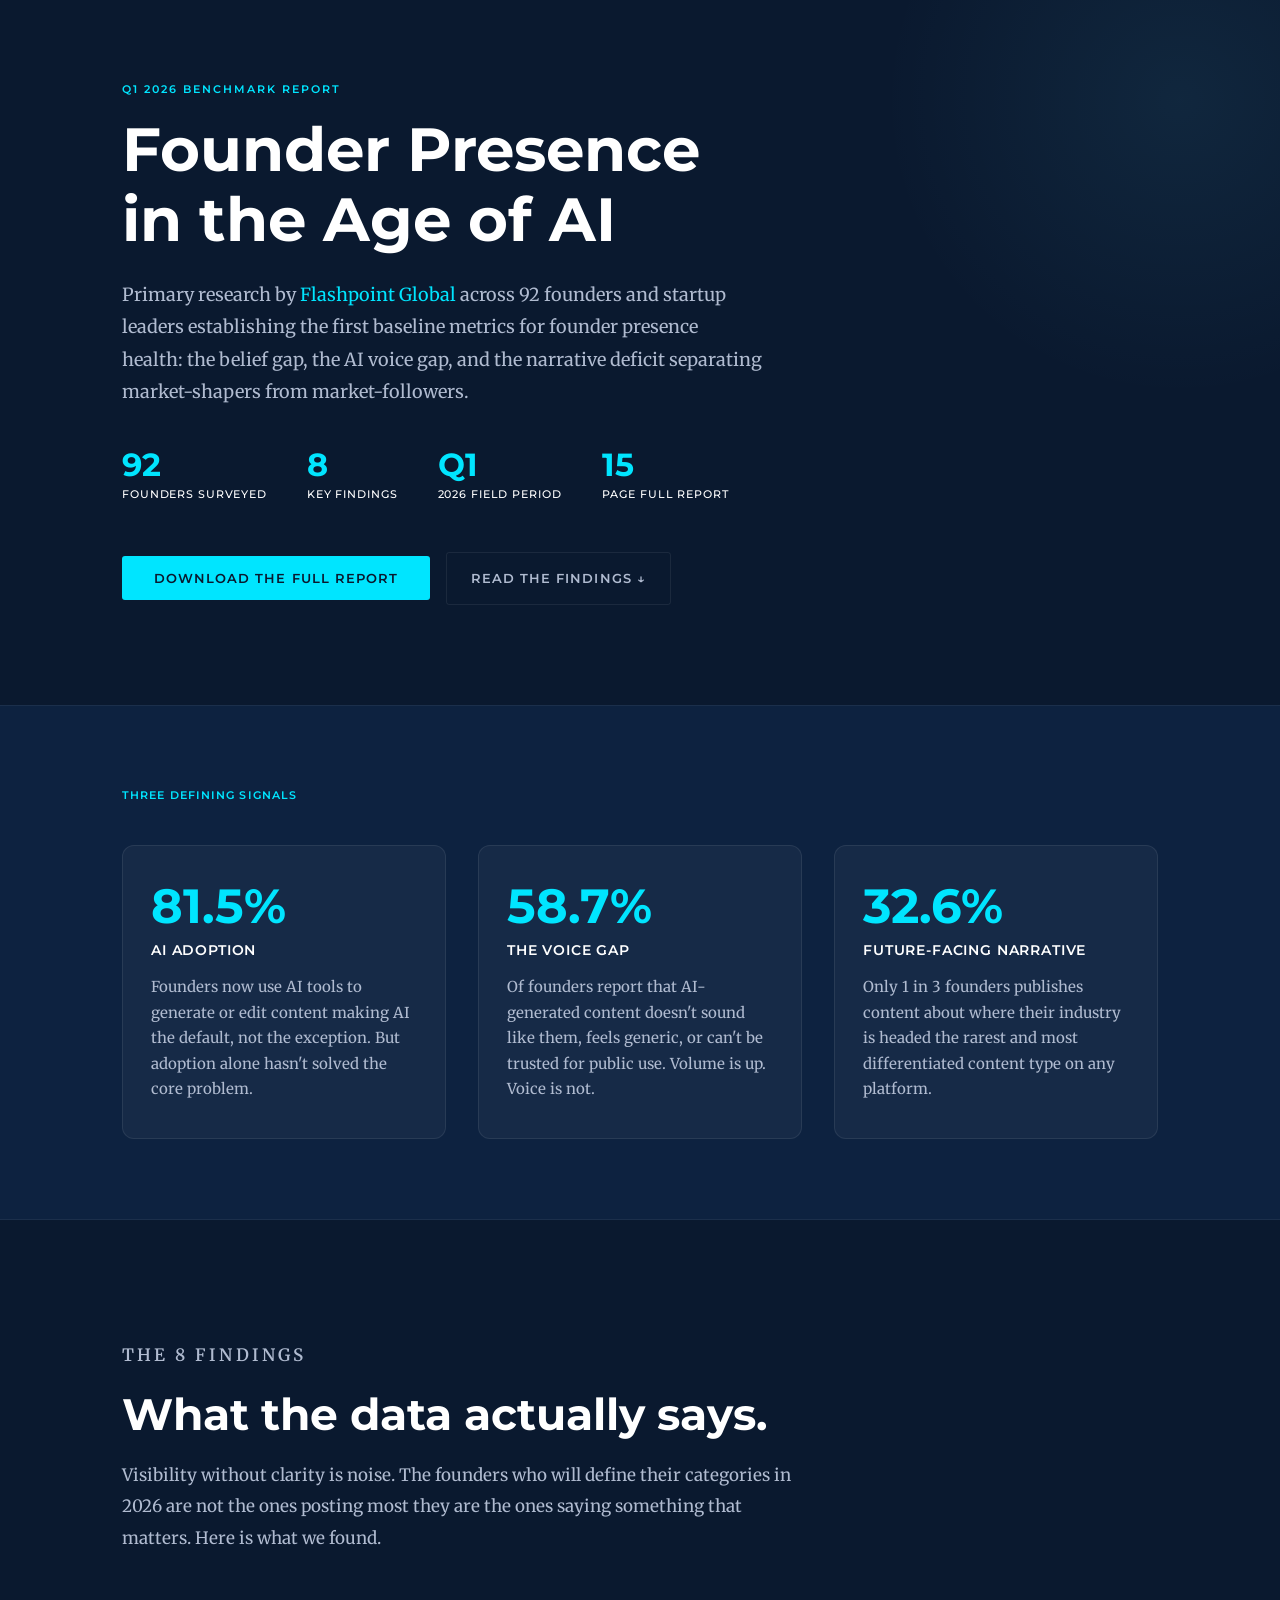
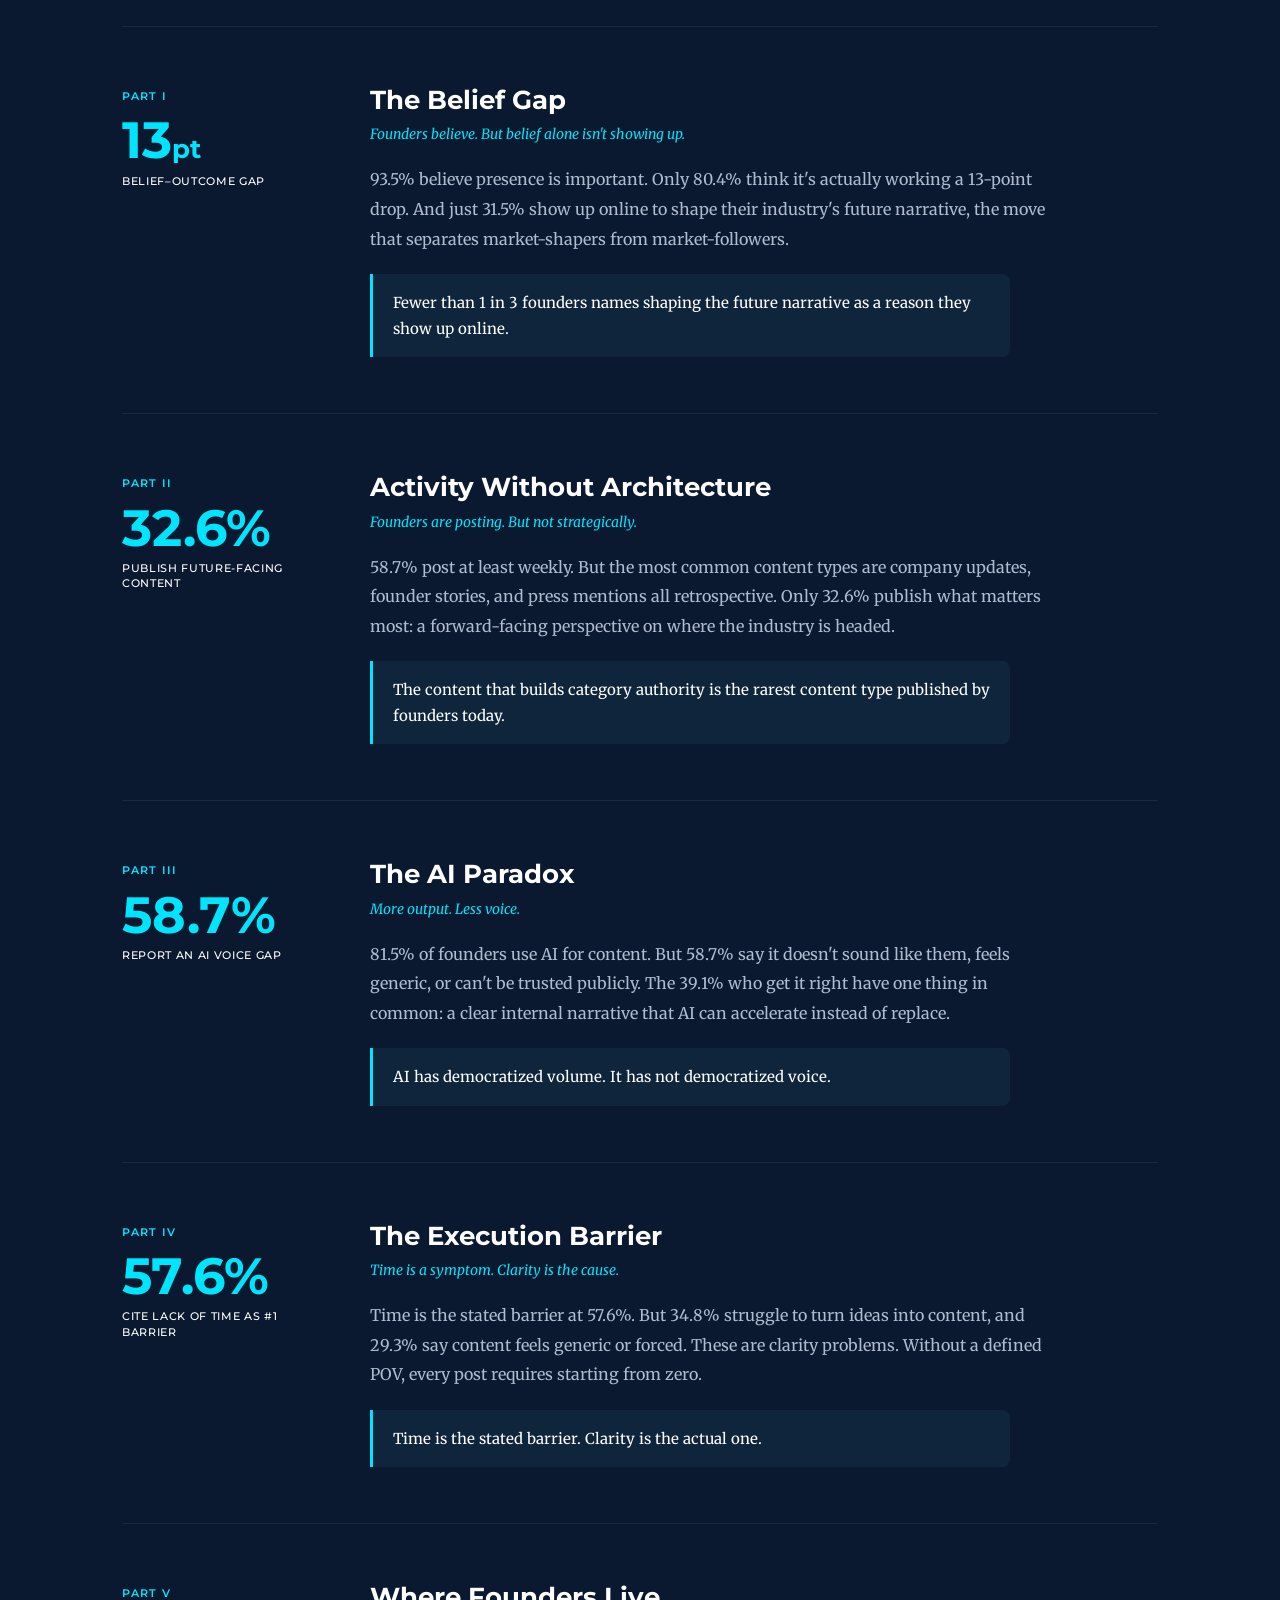
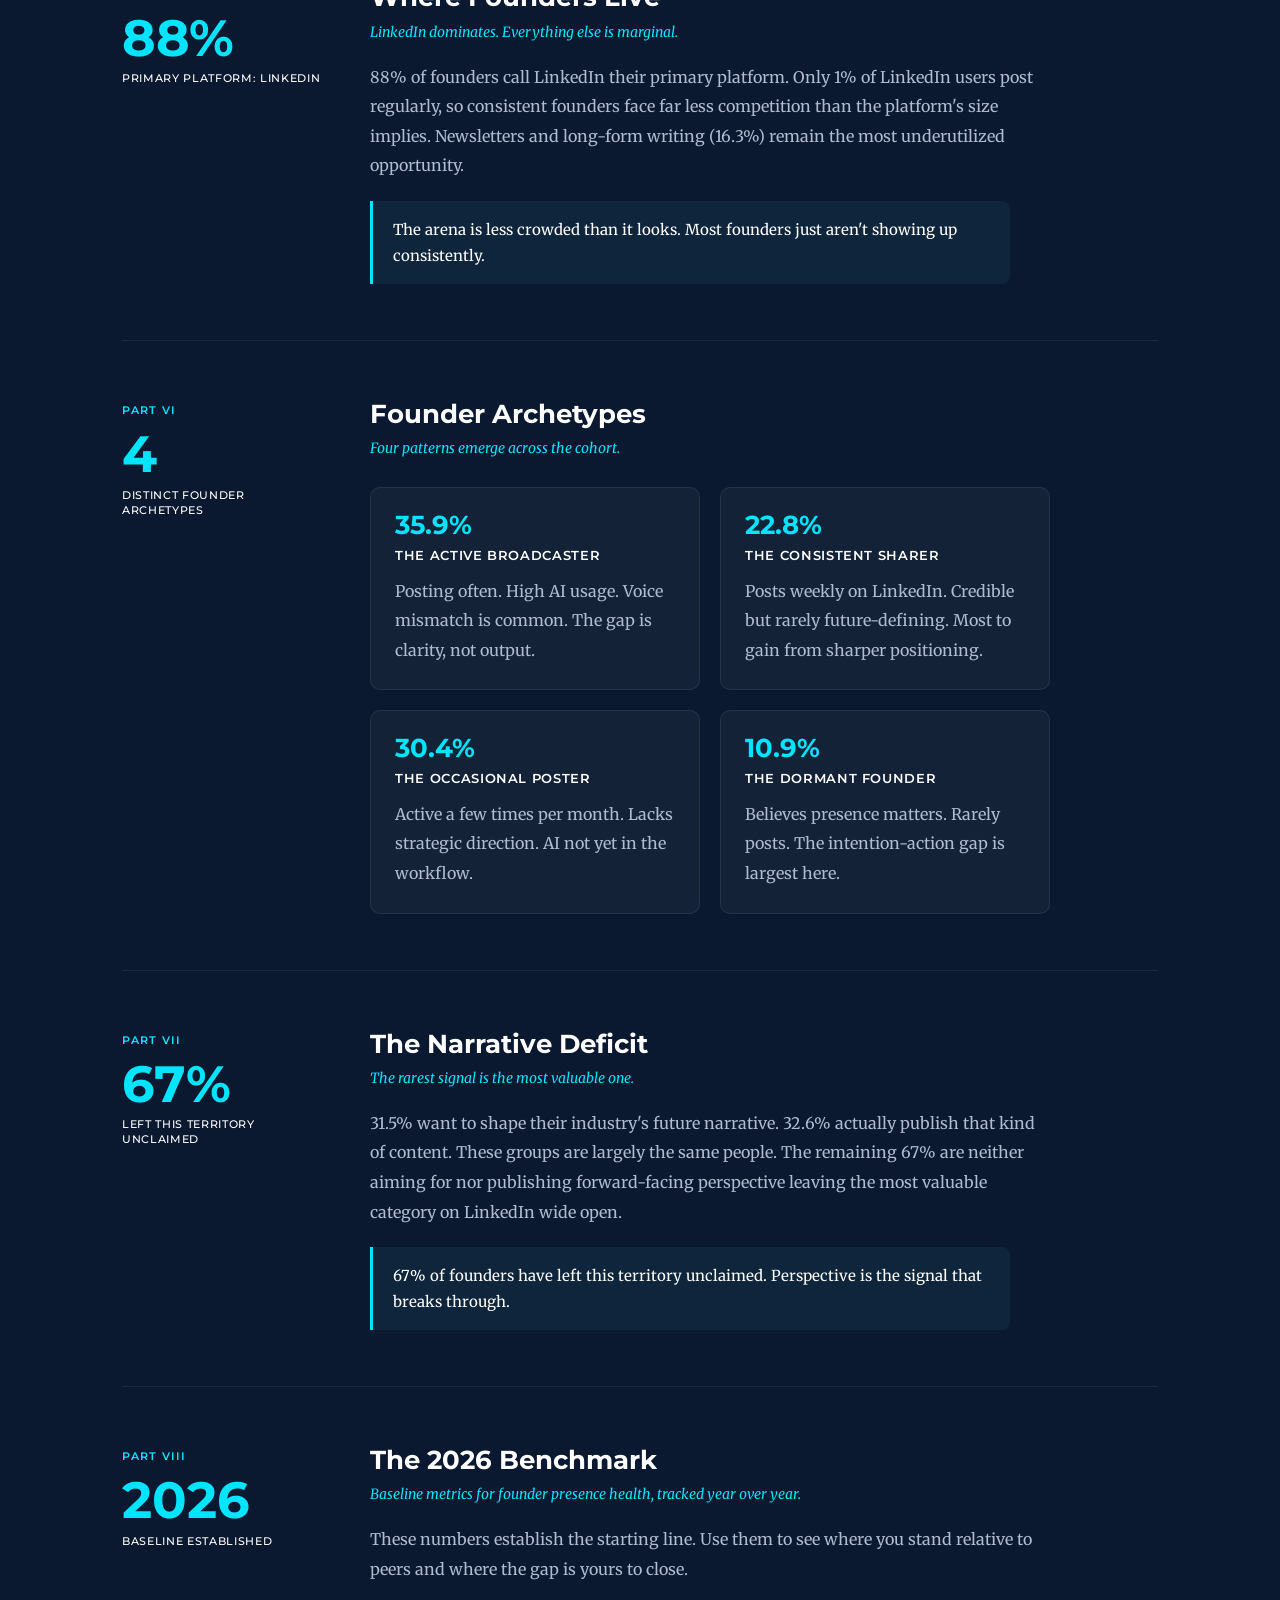
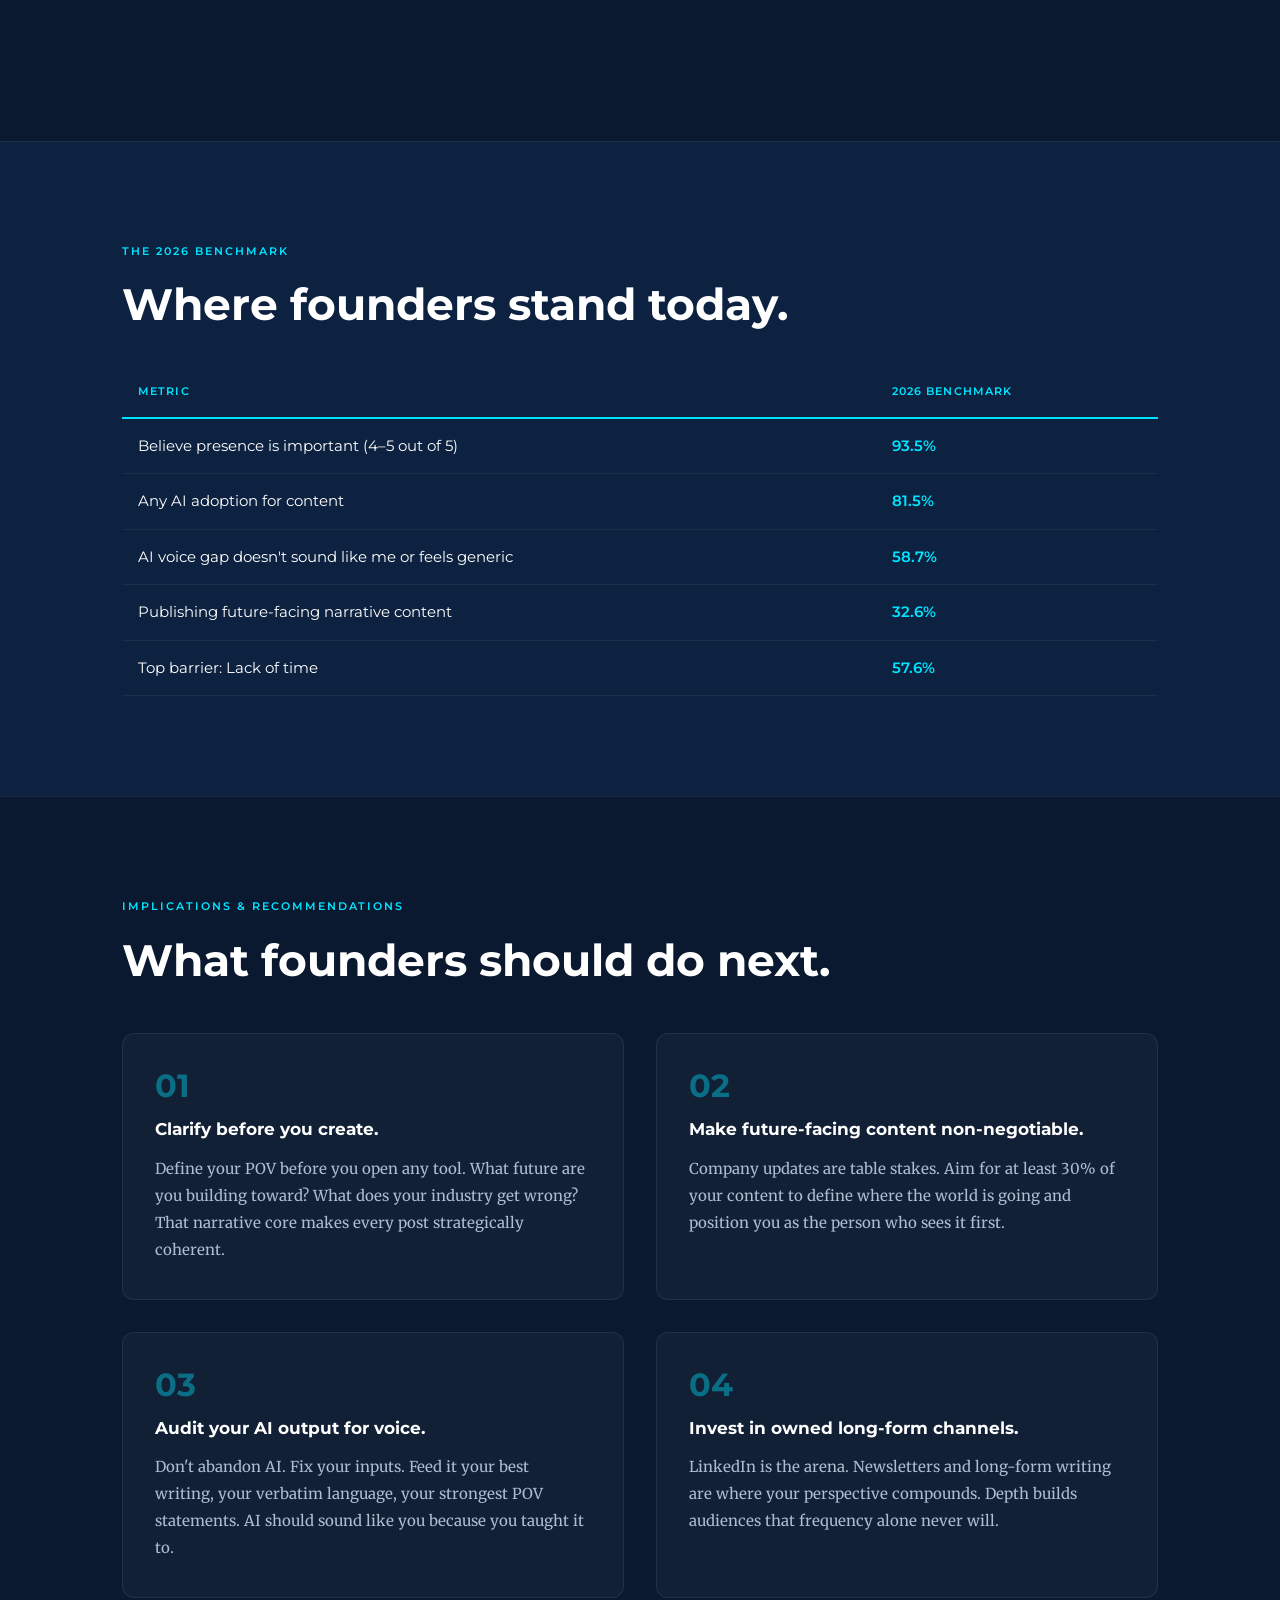
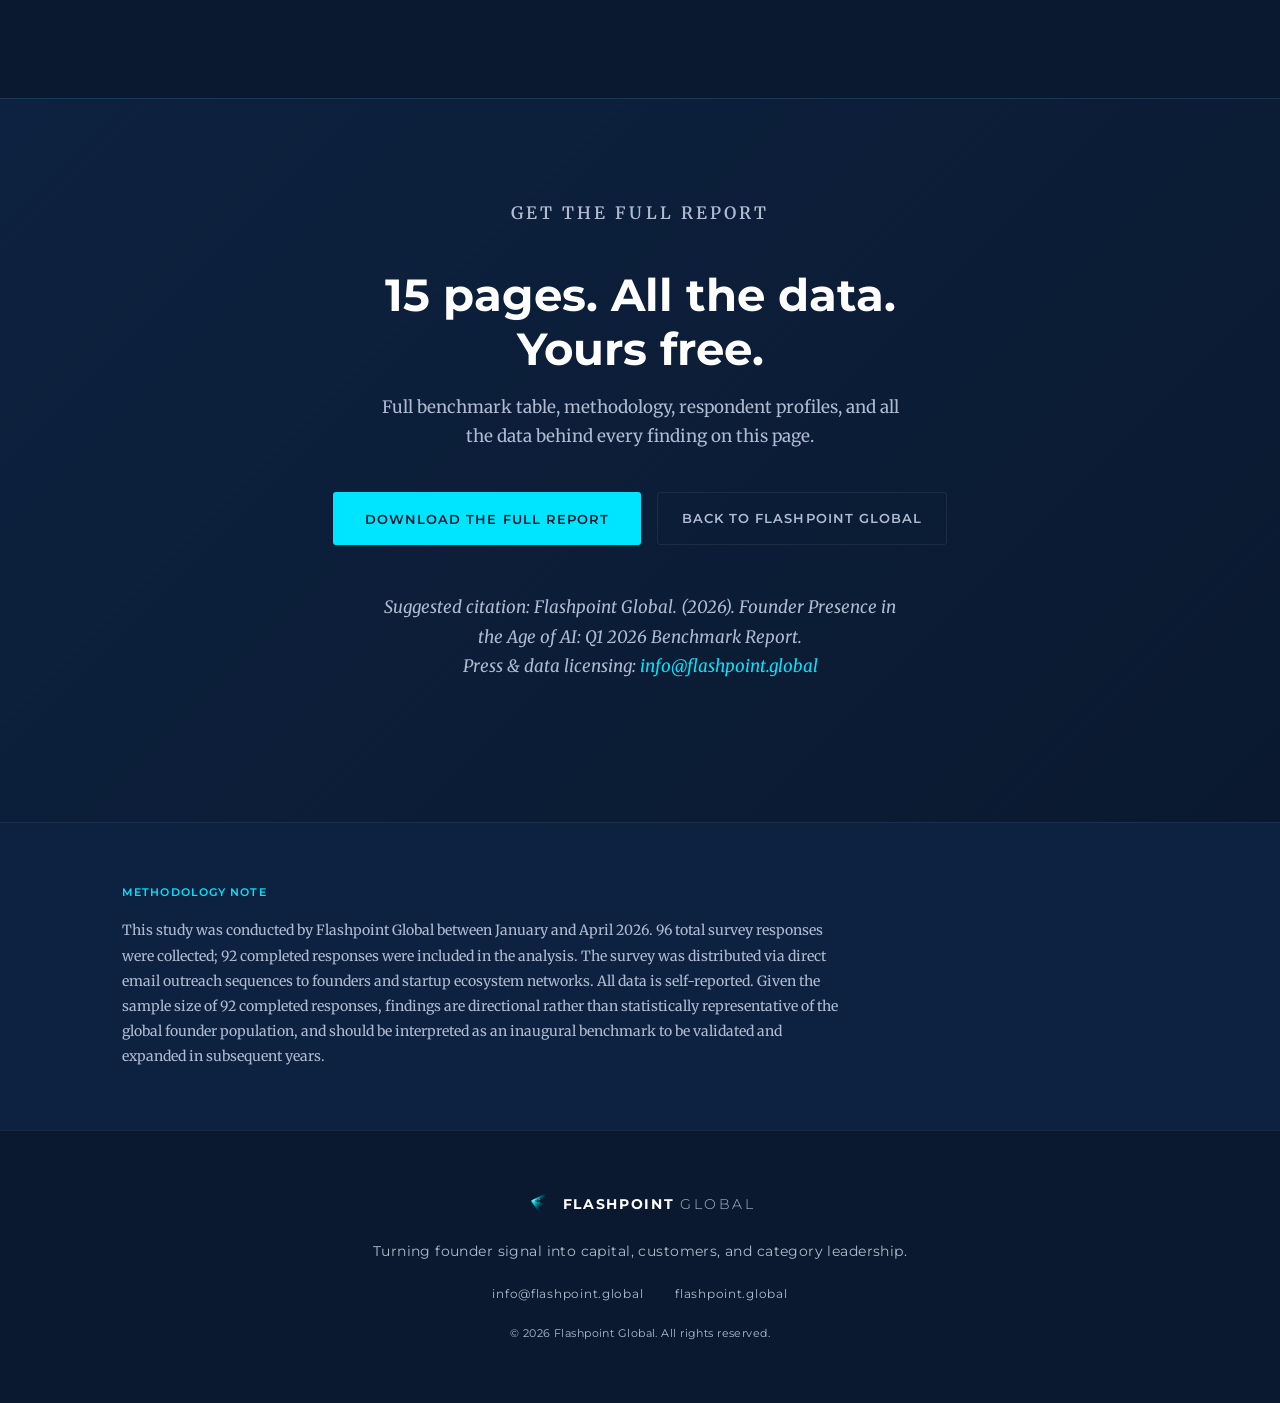
==== commit a3315eb1: "remove logo/nav from report page, attribute via inline link in description Co-Authored-By: Claude So" ====
--- a/founder-presence-report.html
+++ b/founder-presence-report.html
@@ -20,7 +20,7 @@
 
     /* Hero */
     .report-hero {
-      padding: 140px 0 100px;
+      padding: 80px 0 100px;
       background: var(--navy);
       position: relative;
       overflow: hidden;
@@ -445,19 +445,6 @@
   <a class="skip-link" href="#main">Skip to main content</a>
 
   <!-- NAV -->
-  <nav class="nav" id="nav">
-    <div class="nav__inner">
-      <a href="/" class="nav__logo">
-        <img src="assets/mark.png" alt="" class="nav__mark" aria-hidden="true" />
-        <span class="nav__wordmark">Flashpoint <em>Global</em></span>
-      </a>
-      <div class="nav__right">
-        <a href="/" class="nav__link">Home</a>
-        <button class="btn btn--outline btn--sm" data-tf-popup="WIQuGJMo" data-tf-iframe-props="title=Flashpoint Discovery Call" data-tf-medium="snippet">Book a Discovery Call</button>
-      </div>
-    </div>
-  </nav>
-
   <main id="main">
 
   <!-- HERO -->
@@ -466,7 +453,7 @@
       <p class="eyebrow">Q1 2026 Benchmark Report</p>
       <h1>Founder Presence<br />in the Age of AI</h1>
       <p class="report-hero__sub">
-        Primary research across 92 founders and startup leaders establishing the first baseline metrics for founder presence health: the belief gap, the AI voice gap, and the narrative deficit separating market-shapers from market-followers.
+        Primary research by <a href="https://flashpoint.global" style="color:var(--cyan);text-decoration:none;">Flashpoint Global</a> across 92 founders and startup leaders establishing the first baseline metrics for founder presence health: the belief gap, the AI voice gap, and the narrative deficit separating market-shapers from market-followers.
       </p>
       <div class="report-hero__meta" aria-label="Report at a glance">
         <div class="report-hero__meta-item">
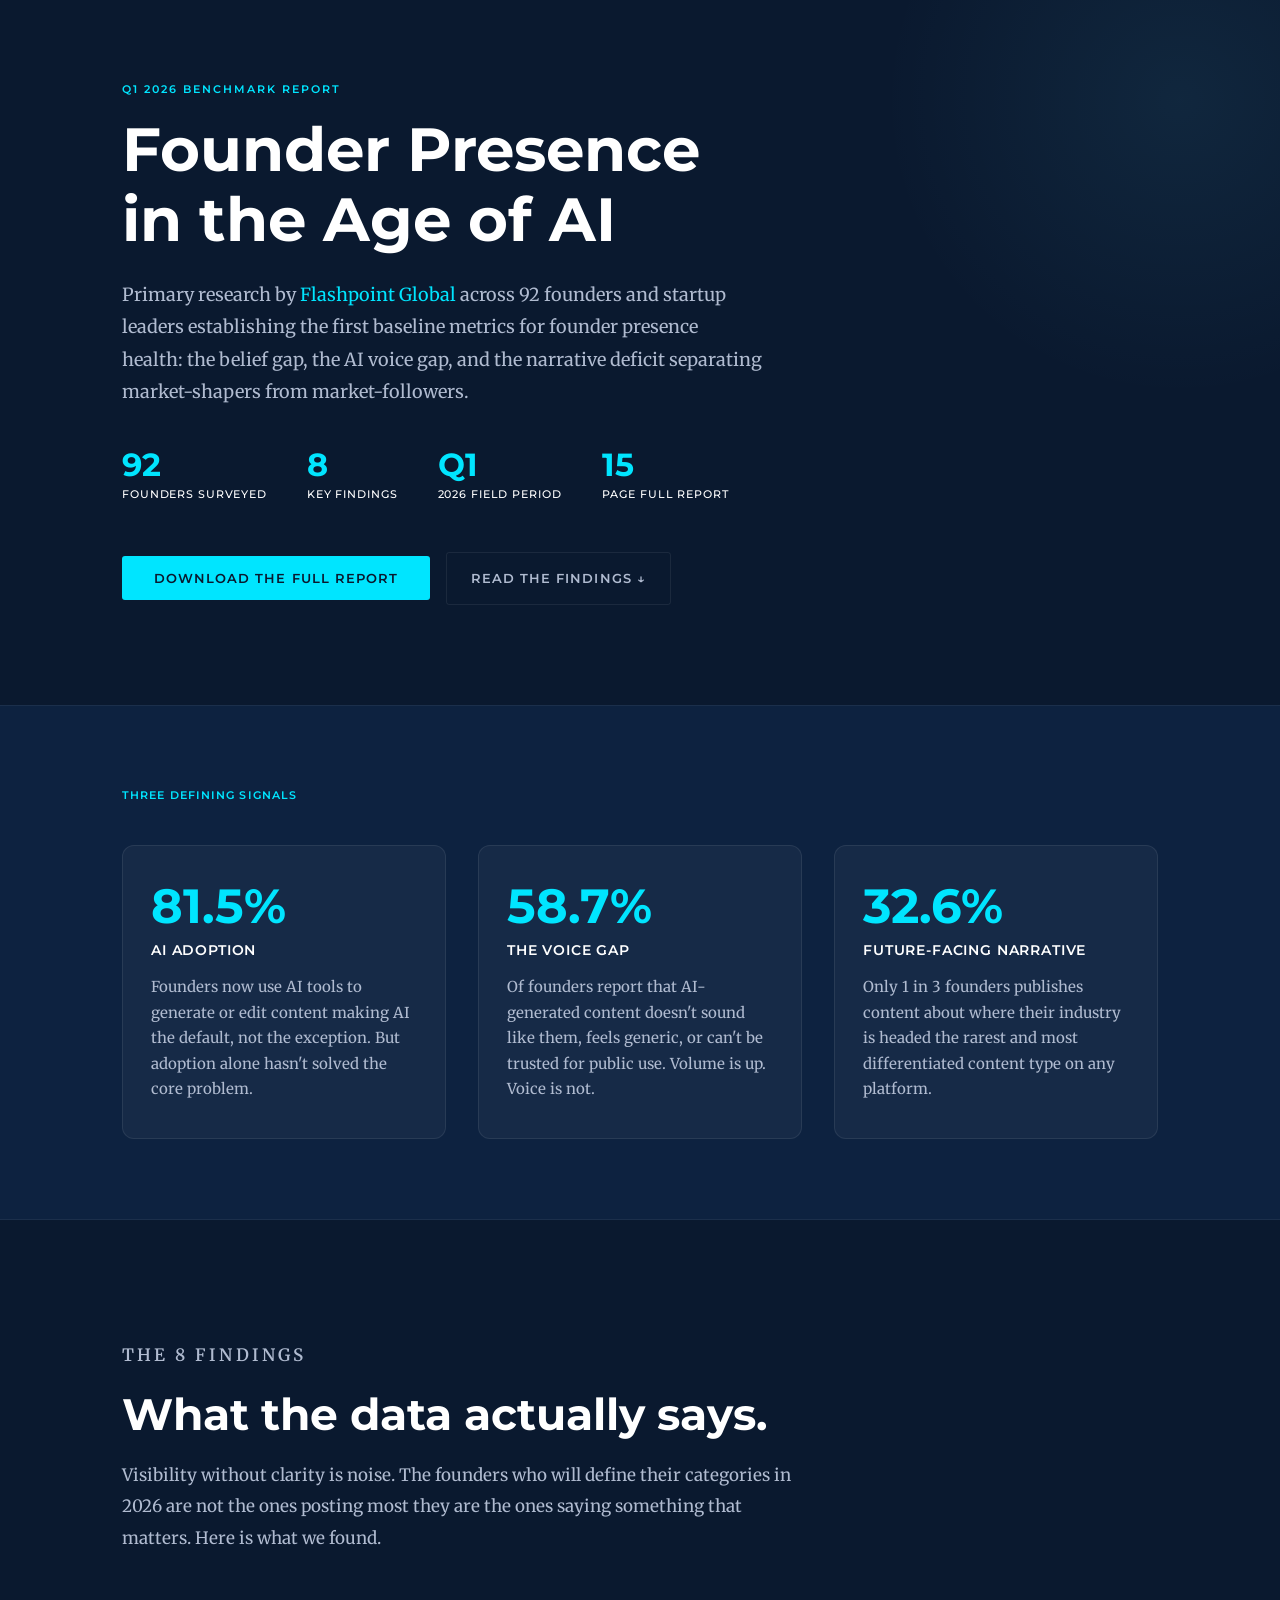
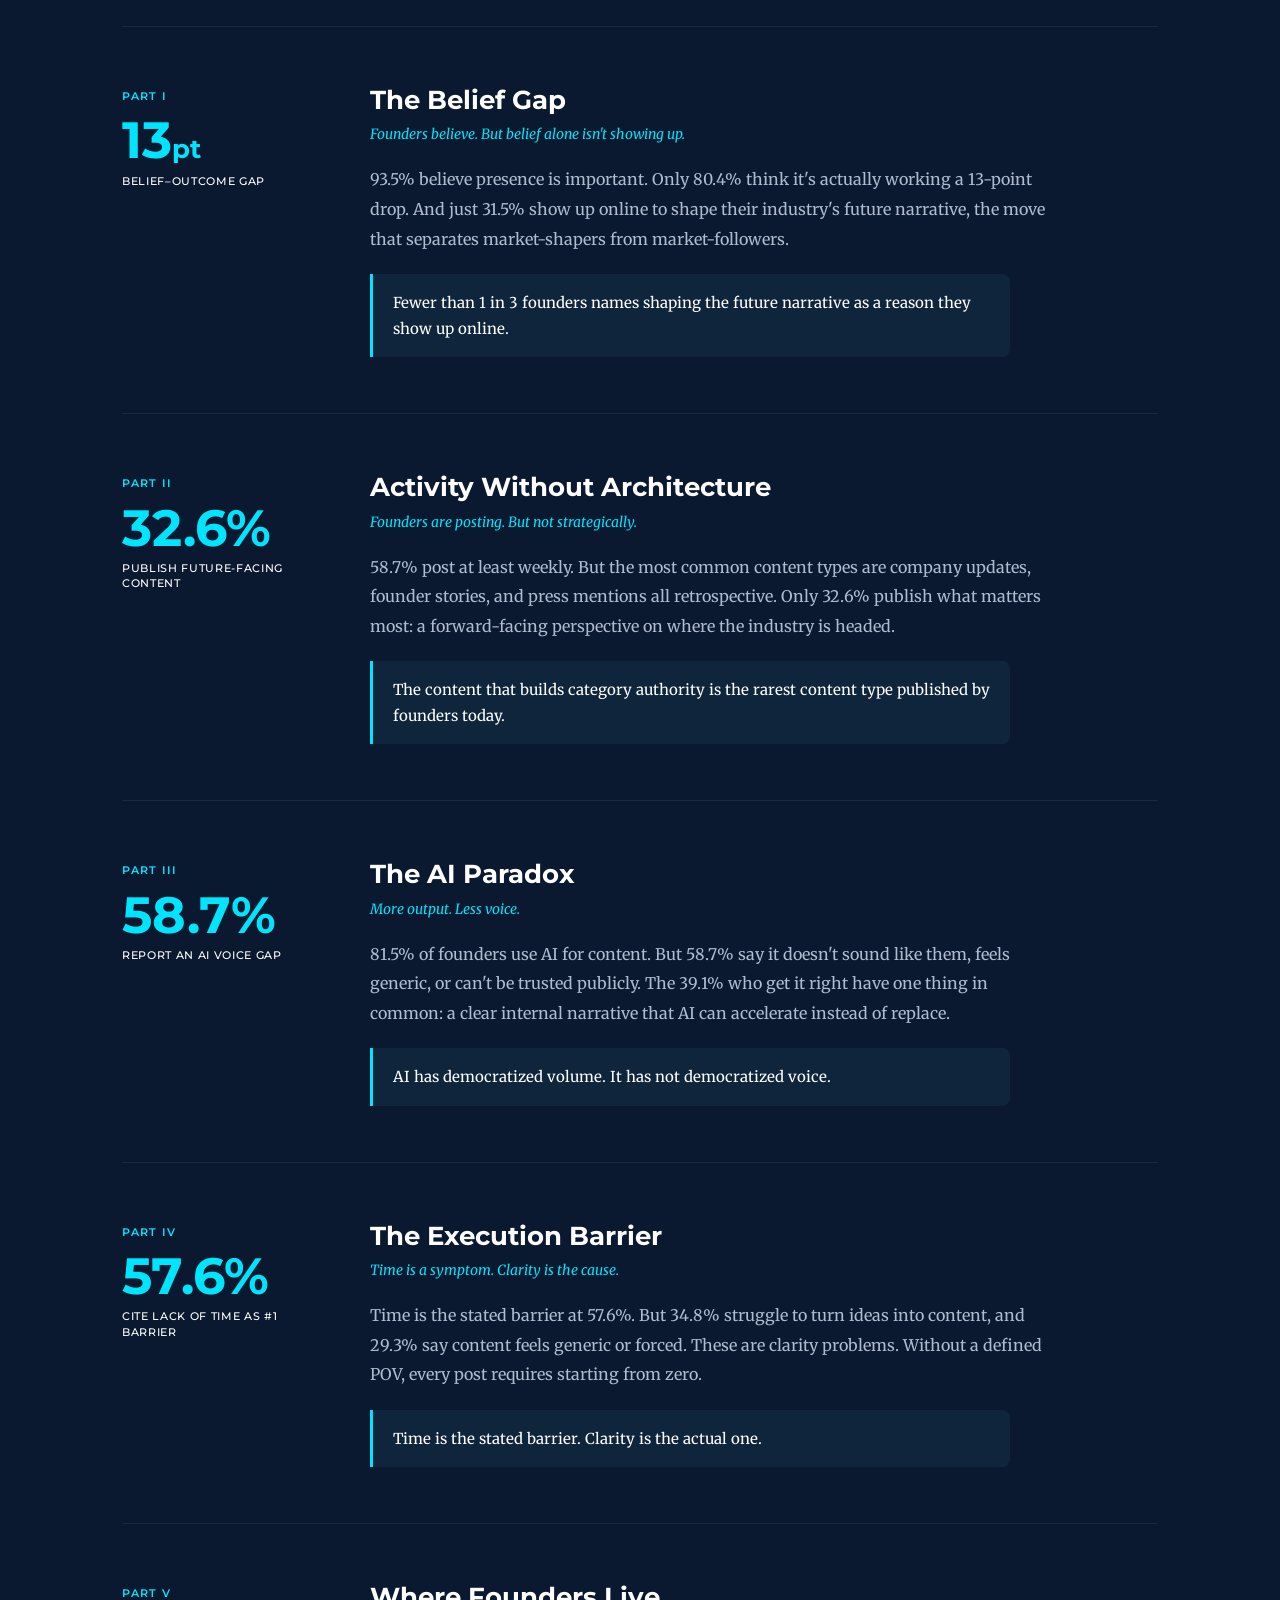
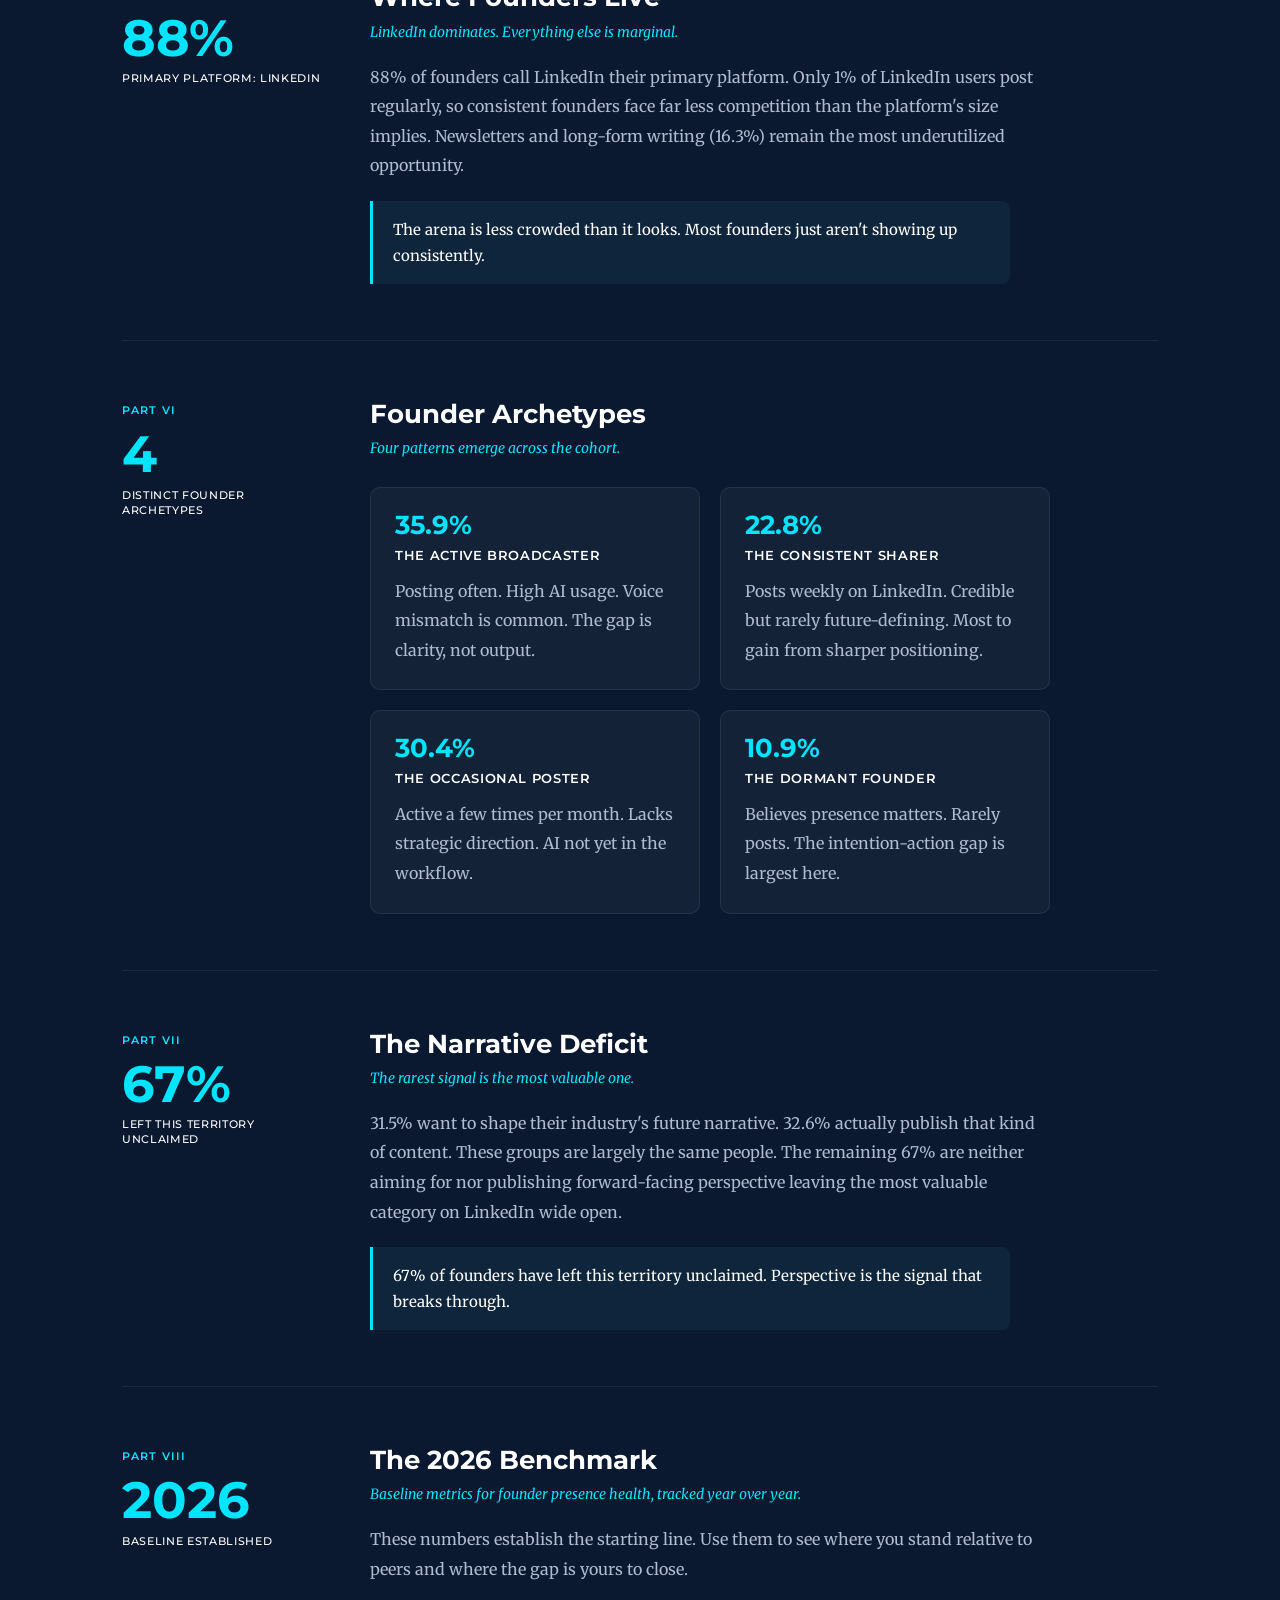
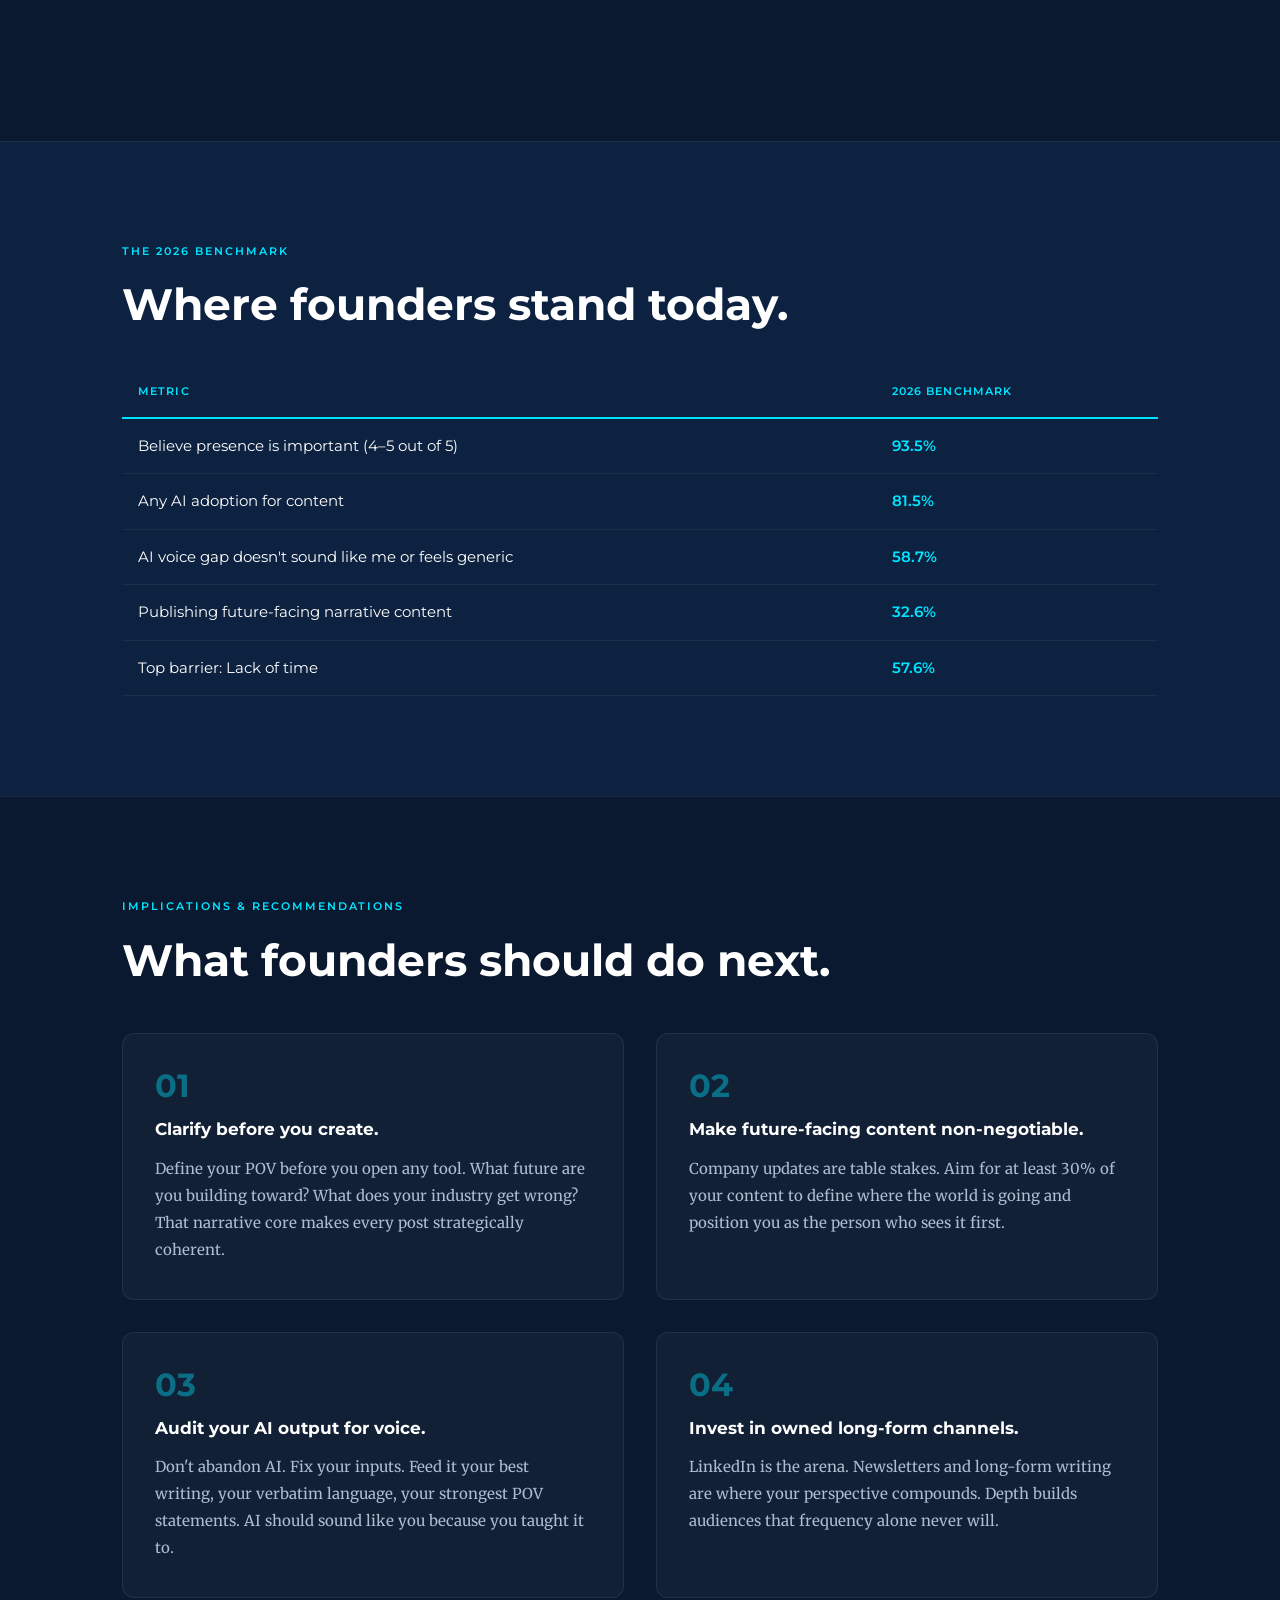
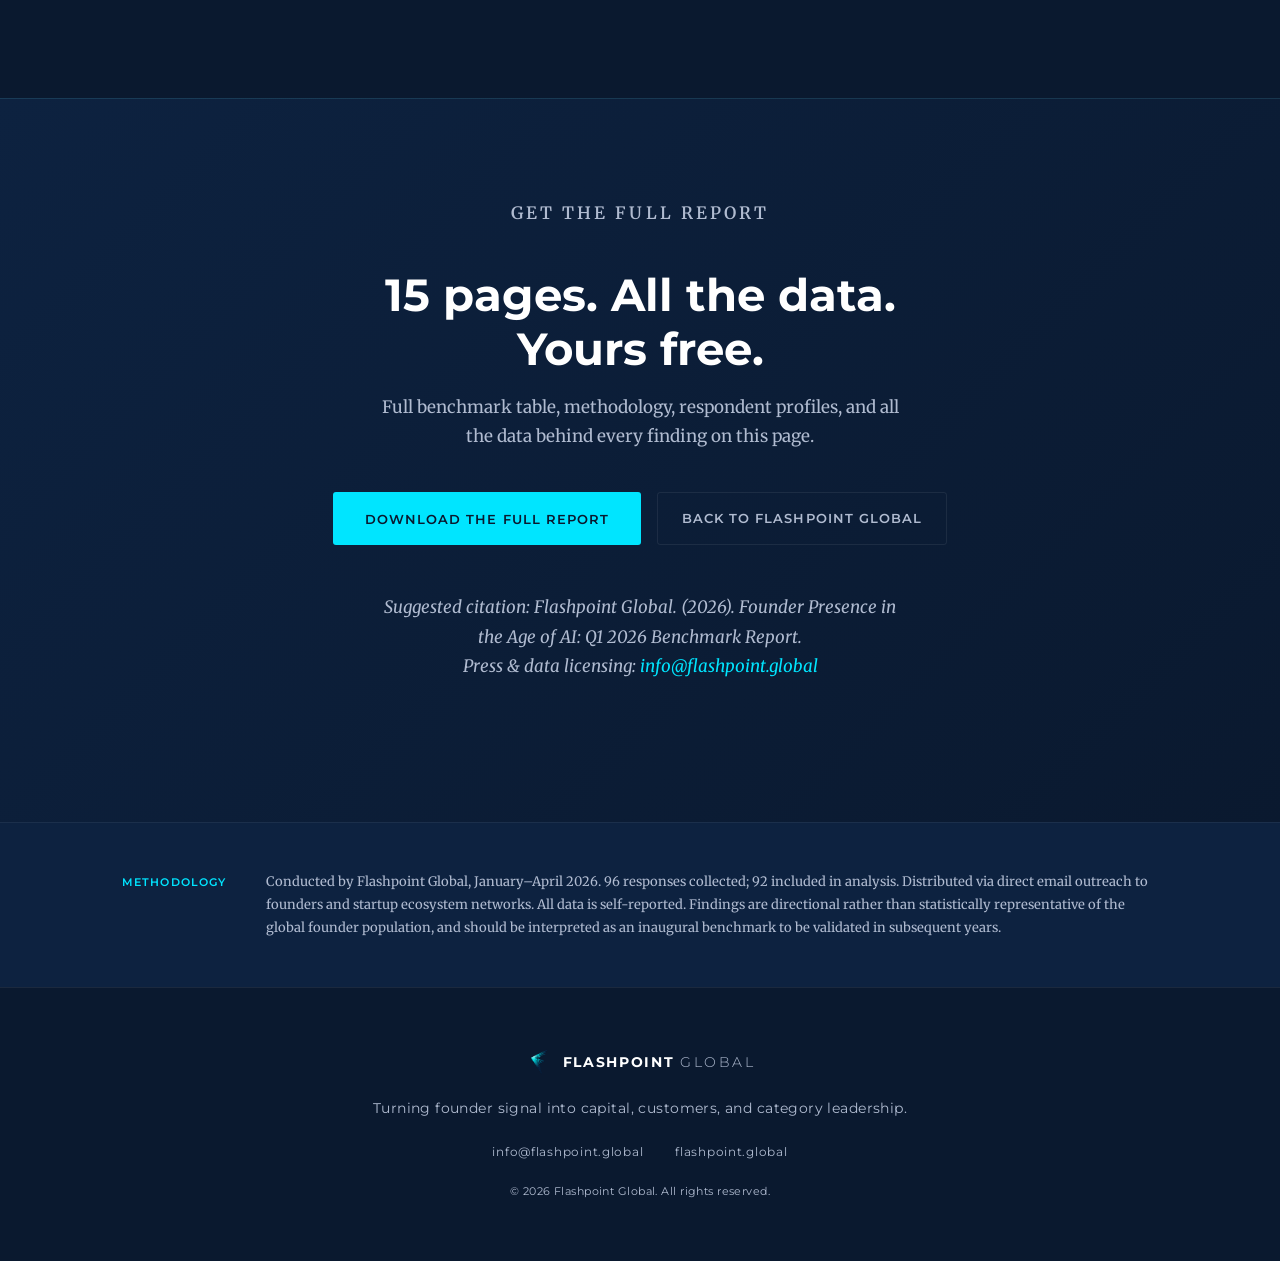
==== commit 8c840f69: "fix methodology section: inline label + full-width text across bottom Co-Authored-By: Claude Sonnet " ====
--- a/founder-presence-report.html
+++ b/founder-presence-report.html
@@ -393,15 +393,13 @@
     /* Methodology */
     .methodology {
       background: var(--navy-mid);
-      padding: 60px 0;
+      padding: 48px 0;
       border-top: 1px solid rgba(255,255,255,0.06);
     }
-    .methodology p {
-      font-family: var(--font-body);
-      font-size: 14px;
-      color: var(--slate-lt);
-      line-height: 1.8;
-      max-width: 720px;
+    .methodology__inner {
+      display: flex;
+      gap: 40px;
+      align-items: baseline;
     }
     .methodology h3 {
       font-family: var(--font-head);
@@ -410,7 +408,14 @@
       letter-spacing: 0.1em;
       text-transform: uppercase;
       color: var(--cyan);
-      margin-bottom: 16px;
+      white-space: nowrap;
+      flex-shrink: 0;
+    }
+    .methodology p {
+      font-family: var(--font-body);
+      font-size: 13px;
+      color: var(--slate-lt);
+      line-height: 1.75;
     }
 
     /* Responsive */
@@ -746,8 +751,10 @@
   <!-- METHODOLOGY -->
   <section class="methodology">
     <div class="container">
-      <h3>Methodology Note</h3>
-      <p>This study was conducted by Flashpoint Global between January and April 2026. 96 total survey responses were collected; 92 completed responses were included in the analysis. The survey was distributed via direct email outreach sequences to founders and startup ecosystem networks. All data is self-reported. Given the sample size of 92 completed responses, findings are directional rather than statistically representative of the global founder population, and should be interpreted as an inaugural benchmark to be validated and expanded in subsequent years.</p>
+      <div class="methodology__inner">
+        <h3>Methodology</h3>
+        <p>Conducted by Flashpoint Global, January–April 2026. 96 responses collected; 92 included in analysis. Distributed via direct email outreach to founders and startup ecosystem networks. All data is self-reported. Findings are directional rather than statistically representative of the global founder population, and should be interpreted as an inaugural benchmark to be validated in subsequent years.</p>
+      </div>
     </div>
   </section>
 
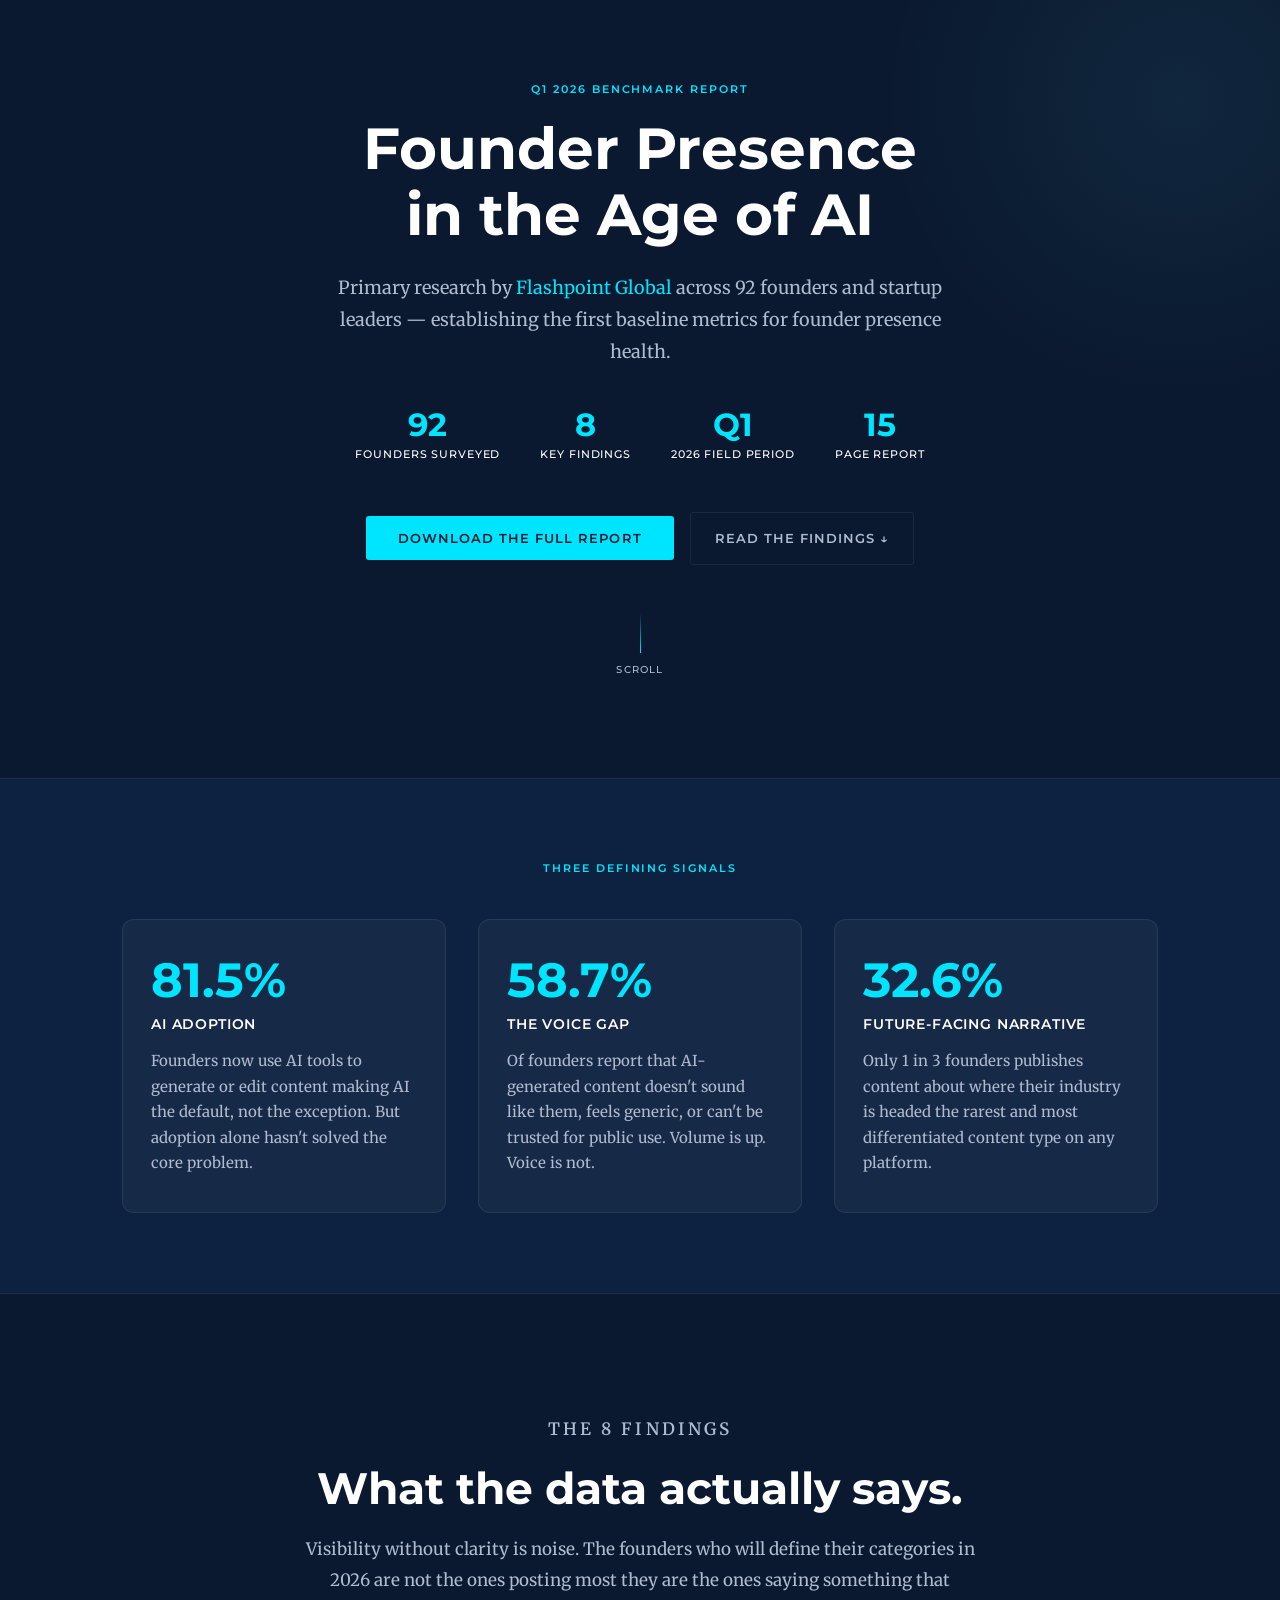
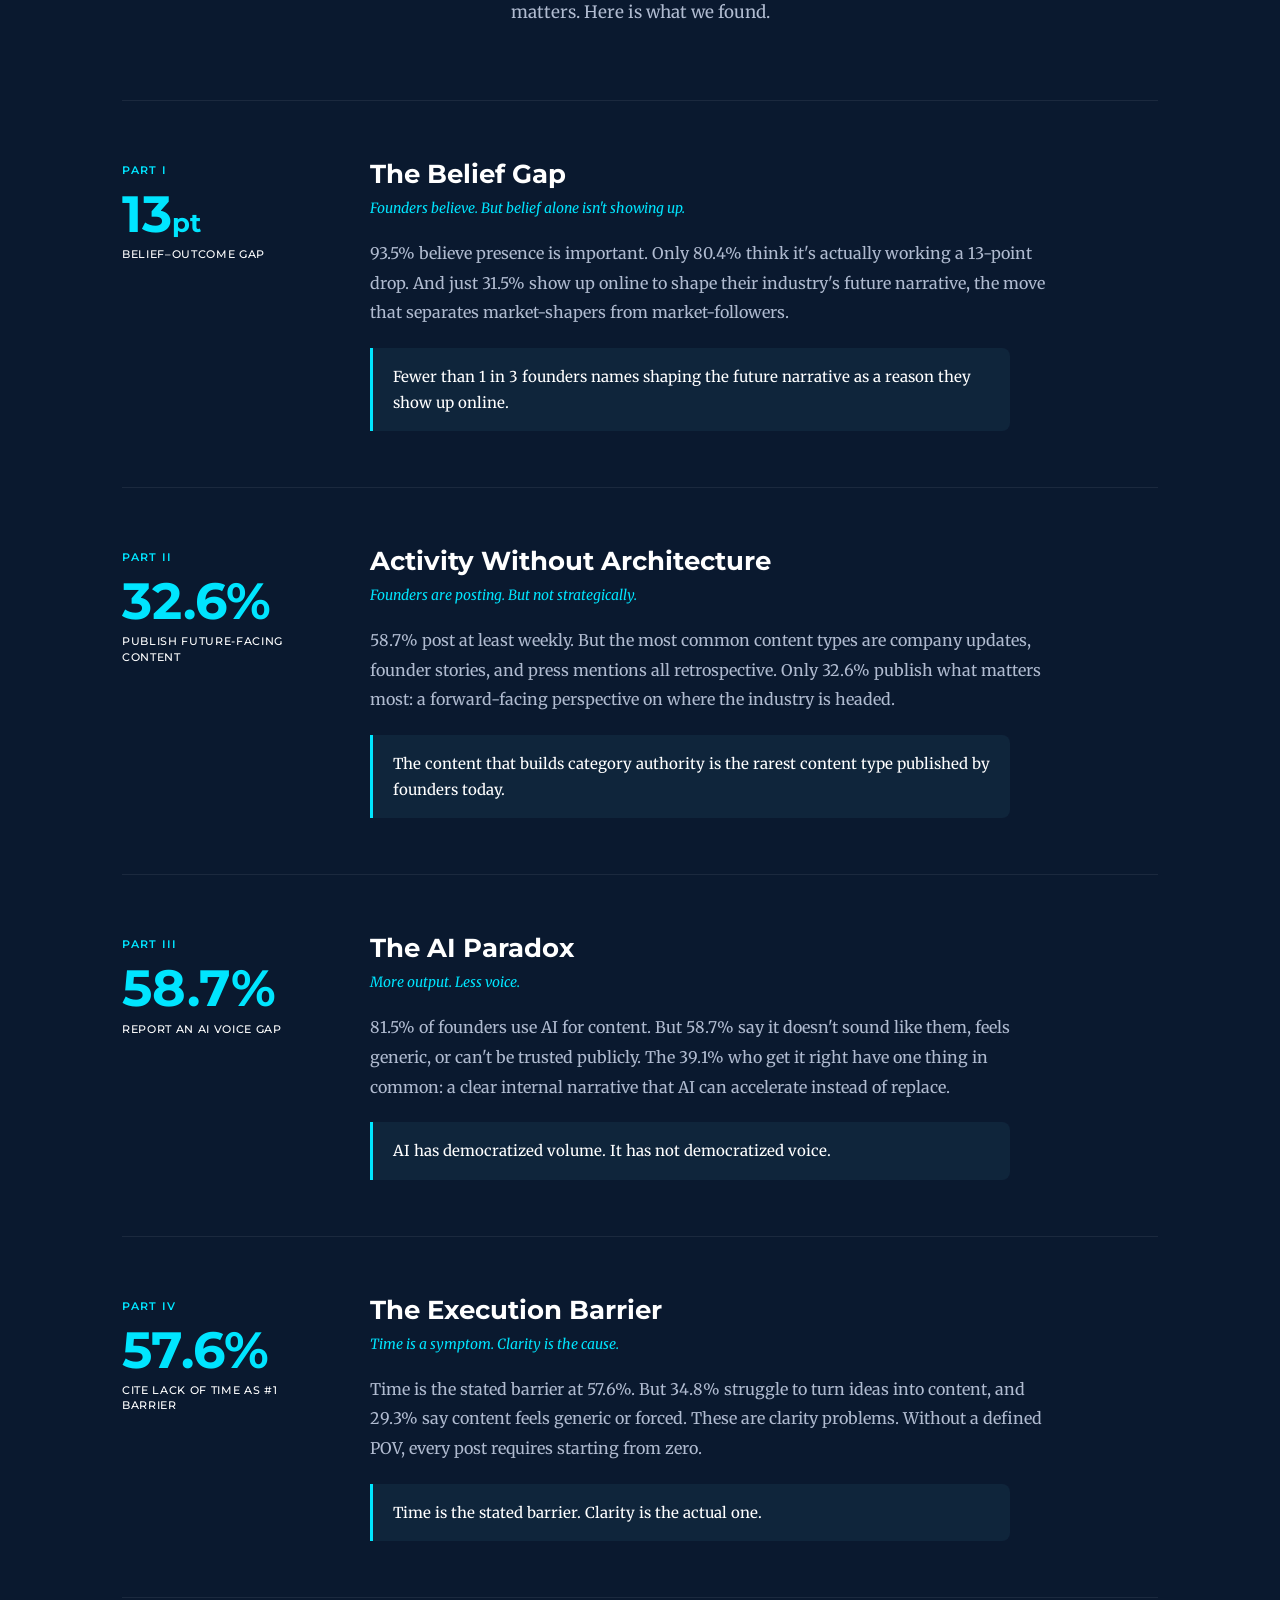
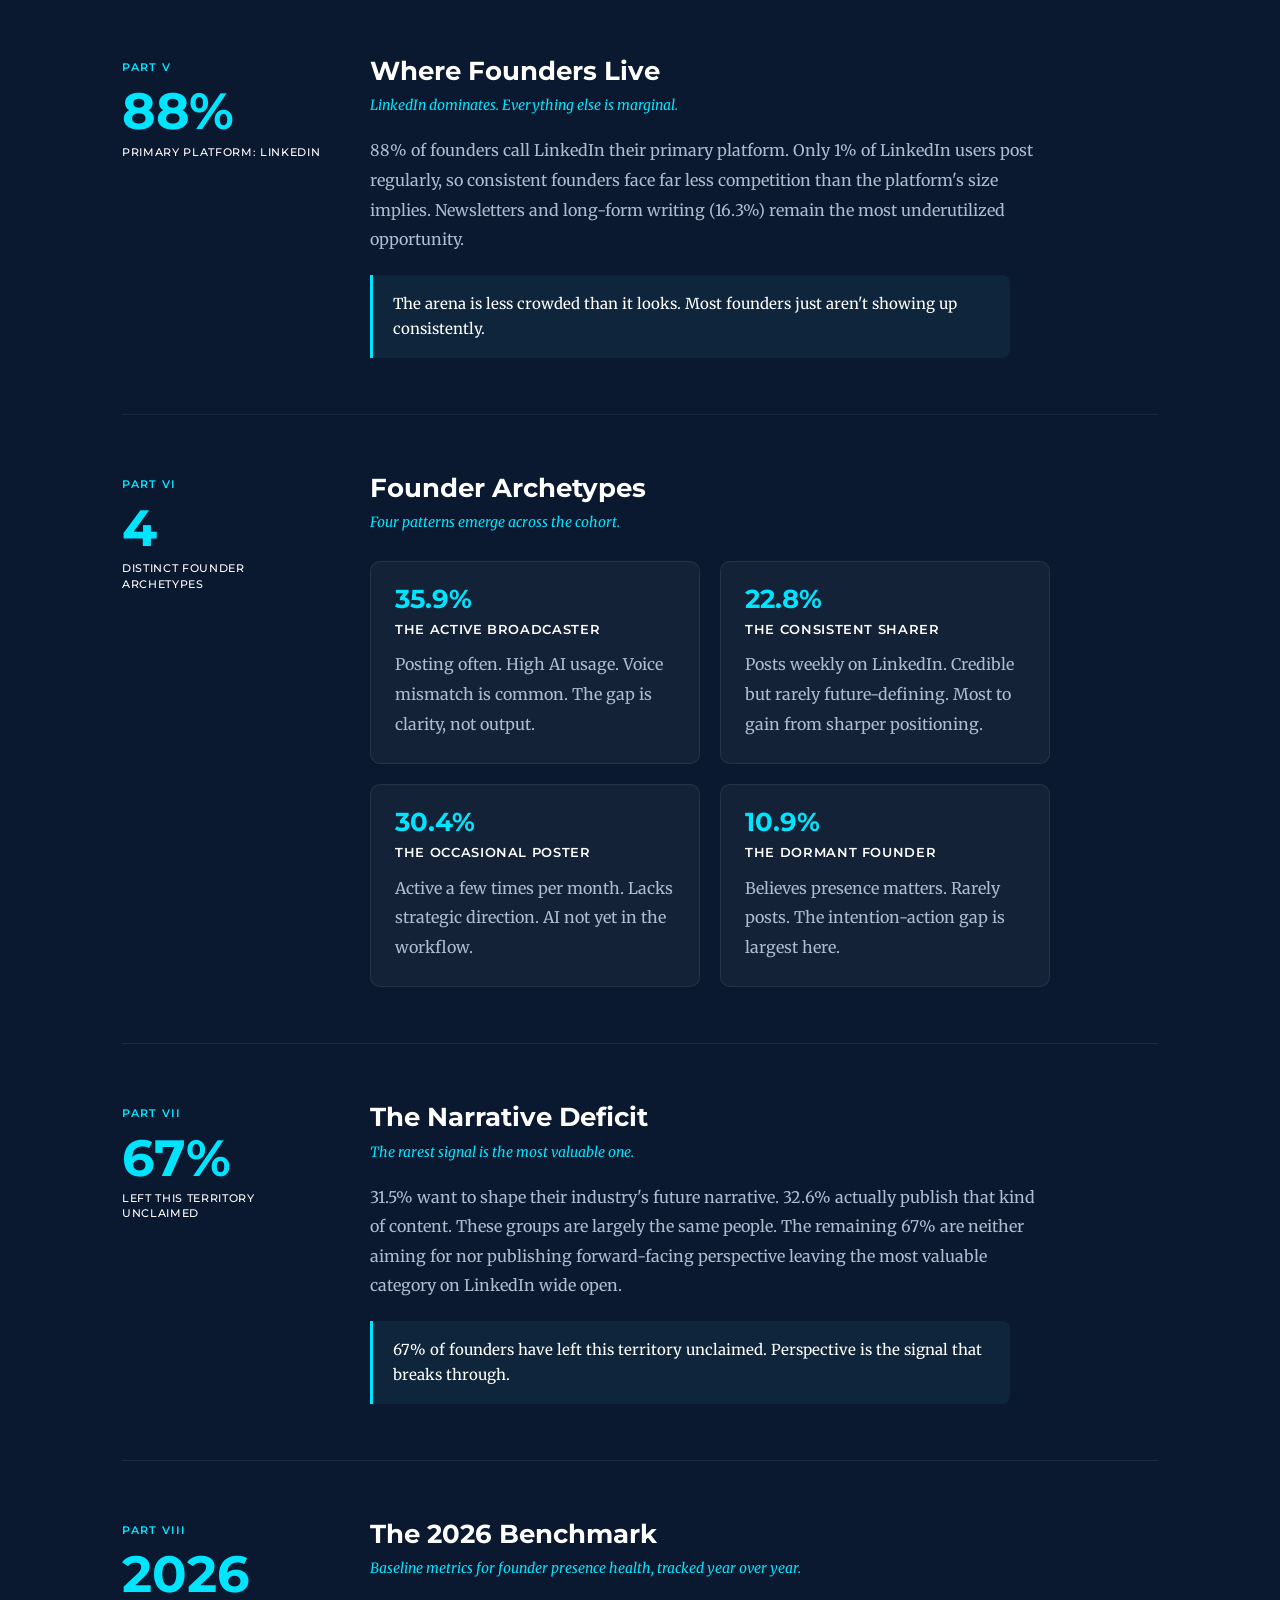
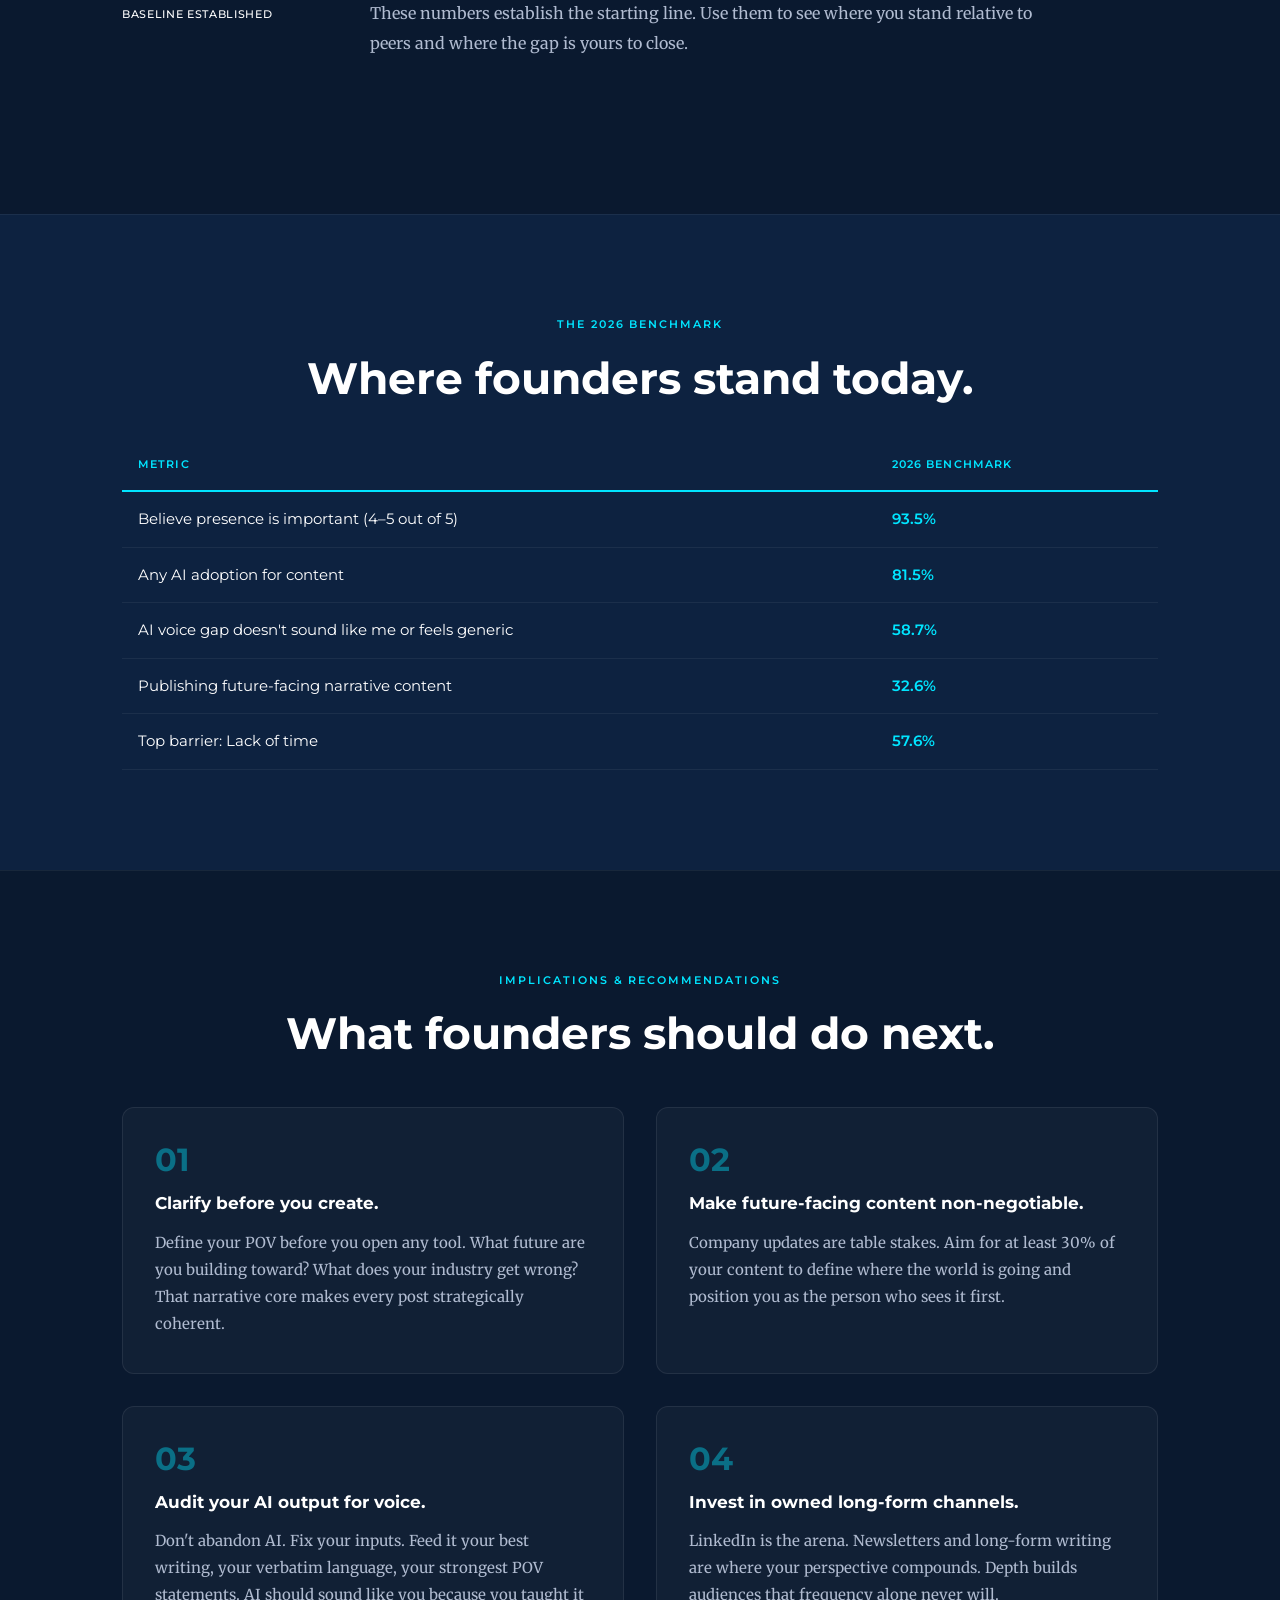
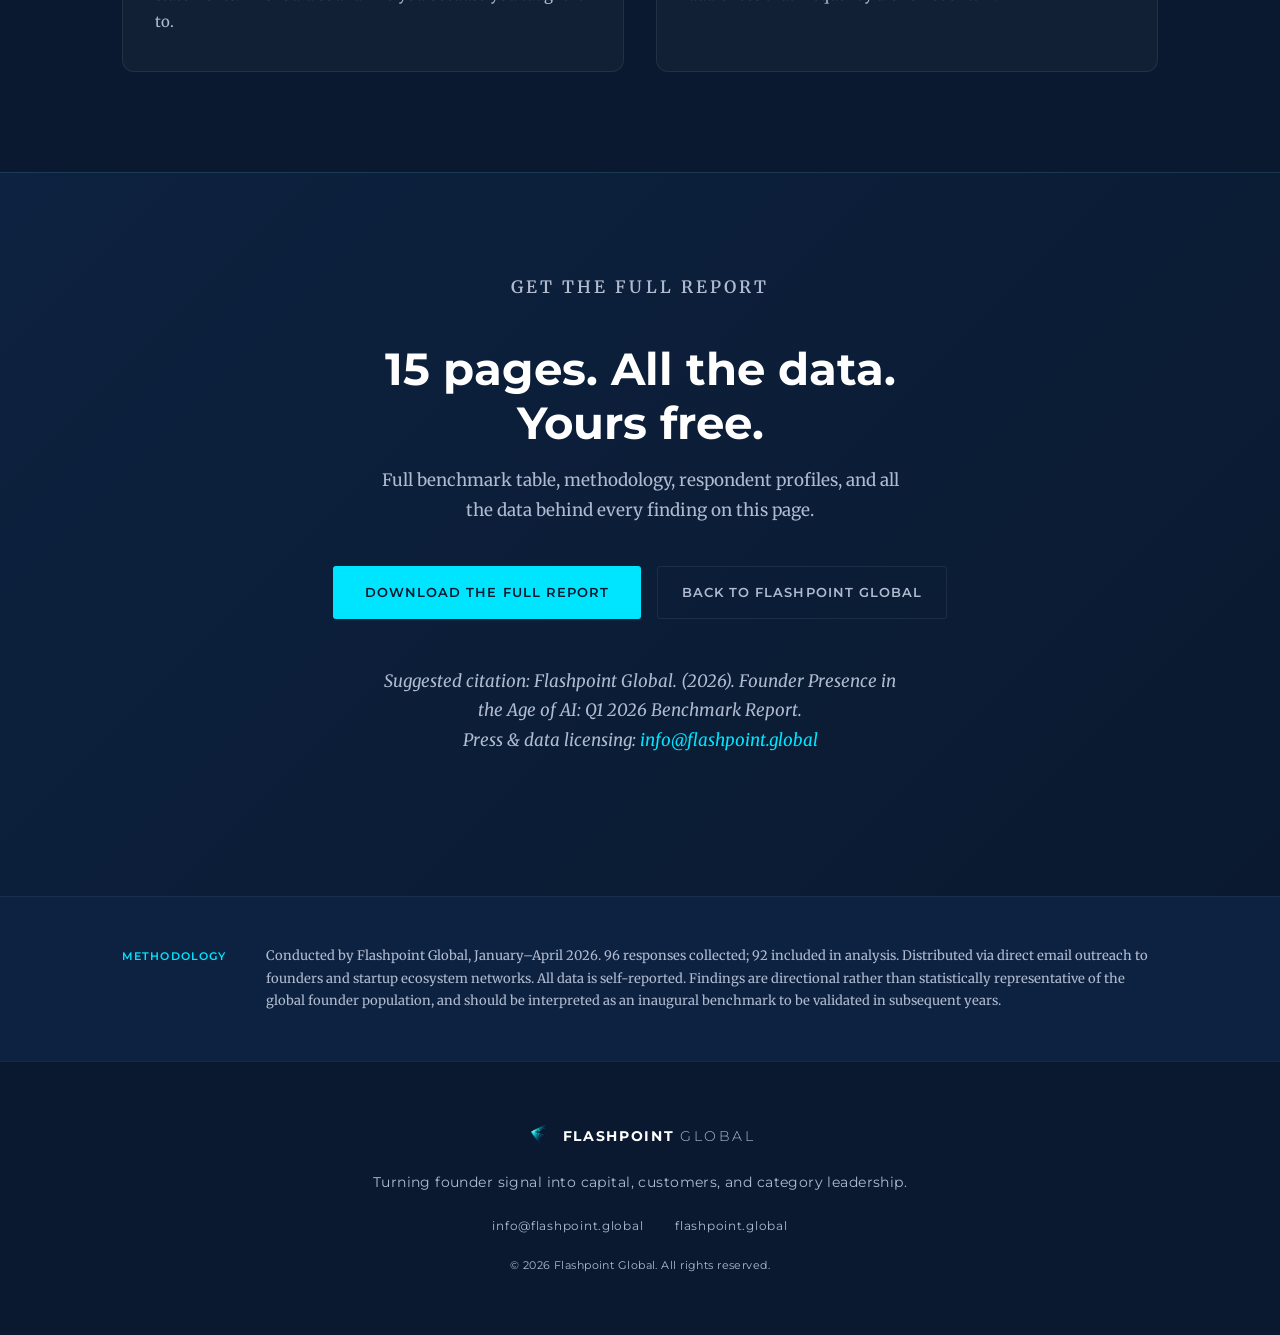
==== commit 926a8783: "Polish founder-presence-report landing page - Center hero with staggered fade-in animation - Fix hea" ====
--- a/founder-presence-report.html
+++ b/founder-presence-report.html
@@ -21,6 +21,7 @@
     /* Hero */
     .report-hero {
       padding: 80px 0 100px;
+      text-align: center;
       background: var(--navy);
       position: relative;
       overflow: hidden;
@@ -36,25 +37,39 @@
     .report-hero .eyebrow { margin-bottom: 16px; }
     .report-hero h1 {
       font-family: var(--font-head);
-      font-size: clamp(2.2rem, 5vw, 3.8rem);
+      font-size: clamp(2.2rem, 5vw, 3.6rem);
       font-weight: 700;
       color: var(--white);
       line-height: 1.15;
-      margin-bottom: 24px;
-      max-width: 820px;
-    }
+      margin: 0 auto 24px;
+    }
+
+    /* Centre all section headings on this page */
+    .signals__label,
+    .findings__intro .eyebrow,
+    .findings__intro .section-title,
+    .findings__intro p,
+    .benchmark .eyebrow,
+    .benchmark .section-title,
+    .recs .eyebrow,
+    .recs .section-title,
+    .report-cta .eyebrow {
+      text-align: center;
+    }
+    .findings__intro p { margin-left: auto; margin-right: auto; }
     .report-hero__sub {
       font-family: var(--font-body);
       font-size: 18px;
       color: var(--slate-lt);
       line-height: 1.8;
       max-width: 640px;
-      margin-bottom: 40px;
+      margin: 0 auto 40px;
     }
     .report-hero__meta {
       display: flex;
       gap: 40px;
       flex-wrap: wrap;
+      justify-content: center;
       margin-bottom: 48px;
     }
     .report-hero__meta-item {
@@ -82,6 +97,123 @@
       gap: 16px;
       flex-wrap: wrap;
       align-items: center;
+      justify-content: center;
+    }
+    .report-hero__inner {
+      display: grid;
+      grid-template-columns: 1fr 400px;
+      gap: 80px;
+      align-items: center;
+    }
+    .report-hero__signals {
+      display: flex;
+      flex-direction: column;
+      gap: 20px;
+    }
+    .report-hero__signal-card {
+      background: rgba(255,255,255,0.04);
+      border: 1px solid rgba(255,255,255,0.08);
+      border-radius: 12px;
+      padding: 24px 28px;
+      display: flex;
+      align-items: baseline;
+      gap: 20px;
+    }
+    .report-hero__signal-num {
+      font-family: var(--font-head);
+      font-size: 2rem;
+      font-weight: 700;
+      color: var(--cyan);
+      line-height: 1;
+      flex-shrink: 0;
+      min-width: 80px;
+    }
+    .report-hero__signal-text {
+      font-family: var(--font-body);
+      font-size: 14px;
+      color: var(--slate-lt);
+      line-height: 1.6;
+    }
+    .report-hero__signal-text strong {
+      display: block;
+      font-family: var(--font-head);
+      font-size: 11px;
+      font-weight: 600;
+      letter-spacing: 0.07em;
+      text-transform: uppercase;
+      color: var(--white);
+      margin-bottom: 4px;
+    }
+
+    /* Scroll indicator */
+    .scroll-indicator {
+      display: flex;
+      flex-direction: column;
+      align-items: center;
+      gap: 8px;
+      margin-top: 48px;
+      opacity: 1;
+      transition: opacity 0.4s ease;
+    }
+    .scroll-indicator.hidden { opacity: 0; pointer-events: none; }
+    .scroll-indicator__line {
+      width: 1px;
+      height: 40px;
+      background: linear-gradient(to bottom, transparent, var(--cyan));
+      animation: scrollPulse 1.8s ease-in-out infinite;
+    }
+    .scroll-indicator__label {
+      font-family: var(--font-head);
+      font-size: 10px;
+      font-weight: 500;
+      letter-spacing: 0.12em;
+      text-transform: uppercase;
+      color: var(--slate-lt);
+    }
+    @keyframes scrollPulse {
+      0%, 100% { opacity: 0.3; transform: scaleY(0.8); }
+      50% { opacity: 1; transform: scaleY(1); }
+    }
+
+    /* ── Scroll-triggered fade-up ── */
+    .reveal {
+      opacity: 0;
+      transform: translateY(16px);
+      transition: opacity 0.6s ease, transform 0.6s ease;
+    }
+    .reveal.visible {
+      opacity: 1;
+      transform: translateY(0);
+    }
+
+    /* ── Hero load animations ── */
+    .hero-fade {
+      opacity: 0;
+      animation: heroFadeIn 0.7s ease forwards;
+    }
+    .hero-fade:nth-child(1) { animation-delay: 0.1s; }
+    .hero-fade:nth-child(2) { animation-delay: 0.25s; }
+    .hero-fade:nth-child(3) { animation-delay: 0.4s; }
+    .hero-fade:nth-child(4) { animation-delay: 0.55s; }
+    .hero-fade:nth-child(5) { animation-delay: 0.7s; }
+    .report-hero__signals .report-hero__signal-card:nth-child(1) {
+      opacity: 0; animation: heroFadeIn 0.7s ease 0.35s forwards;
+    }
+    .report-hero__signals .report-hero__signal-card:nth-child(2) {
+      opacity: 0; animation: heroFadeIn 0.7s ease 0.5s forwards;
+    }
+    .report-hero__signals .report-hero__signal-card:nth-child(3) {
+      opacity: 0; animation: heroFadeIn 0.7s ease 0.65s forwards;
+    }
+    @keyframes heroFadeIn {
+      to { opacity: 1; }
+    }
+
+    /* Responsive */
+    @media (max-width: 1024px) {
+      .report-hero__inner { grid-template-columns: 1fr; gap: 48px; }
+      .report-hero__signals { flex-direction: row; flex-wrap: wrap; }
+      .report-hero__signal-card { flex: 1; min-width: 200px; }
     }
 
     /* Signals */
@@ -455,12 +587,12 @@
   <!-- HERO -->
   <section class="report-hero">
     <div class="container">
-      <p class="eyebrow">Q1 2026 Benchmark Report</p>
-      <h1>Founder Presence<br />in the Age of AI</h1>
-      <p class="report-hero__sub">
-        Primary research by <a href="https://flashpoint.global" style="color:var(--cyan);text-decoration:none;">Flashpoint Global</a> across 92 founders and startup leaders establishing the first baseline metrics for founder presence health: the belief gap, the AI voice gap, and the narrative deficit separating market-shapers from market-followers.
+      <p class="eyebrow hero-fade">Q1 2026 Benchmark Report</p>
+      <h1 class="hero-fade">Founder Presence<br />in the Age of AI</h1>
+      <p class="report-hero__sub hero-fade">
+        Primary research by <a href="https://flashpoint.global" style="color:var(--cyan);text-decoration:none;">Flashpoint Global</a> across 92 founders and startup leaders — establishing the first baseline metrics for founder presence health.
       </p>
-      <div class="report-hero__meta" aria-label="Report at a glance">
+      <div class="report-hero__meta hero-fade" aria-label="Report at a glance">
         <div class="report-hero__meta-item">
           <span class="report-hero__meta-num">92</span>
           <span class="report-hero__meta-label">Founders Surveyed</span>
@@ -475,22 +607,26 @@
         </div>
         <div class="report-hero__meta-item">
           <span class="report-hero__meta-num">15</span>
-          <span class="report-hero__meta-label">Page Full Report</span>
-        </div>
-      </div>
-      <div class="report-hero__ctas">
+          <span class="report-hero__meta-label">Page Report</span>
+        </div>
+      </div>
+      <div class="report-hero__ctas hero-fade">
         <button class="btn btn--primary" data-tf-popup="NHj9H3q3" data-tf-iframe-props="title=Flashpoint Founder Presence Report" data-tf-medium="snippet">
           Download the Full Report
         </button>
         <a href="#findings" class="btn btn--ghost">Read the Findings ↓</a>
       </div>
+      <div class="scroll-indicator" id="scroll-indicator" aria-hidden="true">
+        <div class="scroll-indicator__line"></div>
+        <span class="scroll-indicator__label">Scroll</span>
+      </div>
     </div>
   </section>
 
   <!-- 3 DEFINING SIGNALS -->
   <section class="signals" aria-labelledby="signals-heading">
     <div class="container">
-      <p class="signals__label" id="signals-heading">Three Defining Signals</p>
+      <p class="eyebrow" id="signals-heading" style="text-align:center;margin-bottom:40px;">Three Defining Signals</p>
       <div class="signals__grid">
         <div class="signal-card">
           <div class="signal-card__num">81.5%</div>
@@ -778,5 +914,37 @@
 
   <script src="js/main.js?v=7"></script>
   <script src="https://embed.typeform.com/next/embed.js"></script>
+  <script>
+    // Scroll indicator — hide after first scroll
+    (function () {
+      const indicator = document.getElementById('scroll-indicator');
+      if (!indicator) return;
+      window.addEventListener('scroll', function hide() {
+        if (window.scrollY > 60) {
+          indicator.classList.add('hidden');
+          window.removeEventListener('scroll', hide);
+        }
+      }, { passive: true });
+    }());
+
+    // Scroll-triggered reveal
+    (function () {
+      const targets = document.querySelectorAll(
+        '.finding, .signal-card, .rec-card, .archetype-card, .benchmark__table, .report-cta, .methodology__inner'
+      );
+      targets.forEach(el => el.classList.add('reveal'));
+
+      const io = new IntersectionObserver((entries) => {
+        entries.forEach(entry => {
+          if (entry.isIntersecting) {
+            entry.target.classList.add('visible');
+            io.unobserve(entry.target);
+          }
+        });
+      }, { threshold: 0.08, rootMargin: '0px 0px -32px 0px' });
+
+      targets.forEach(el => io.observe(el));
+    }());
+  </script>
 </body>
 </html>
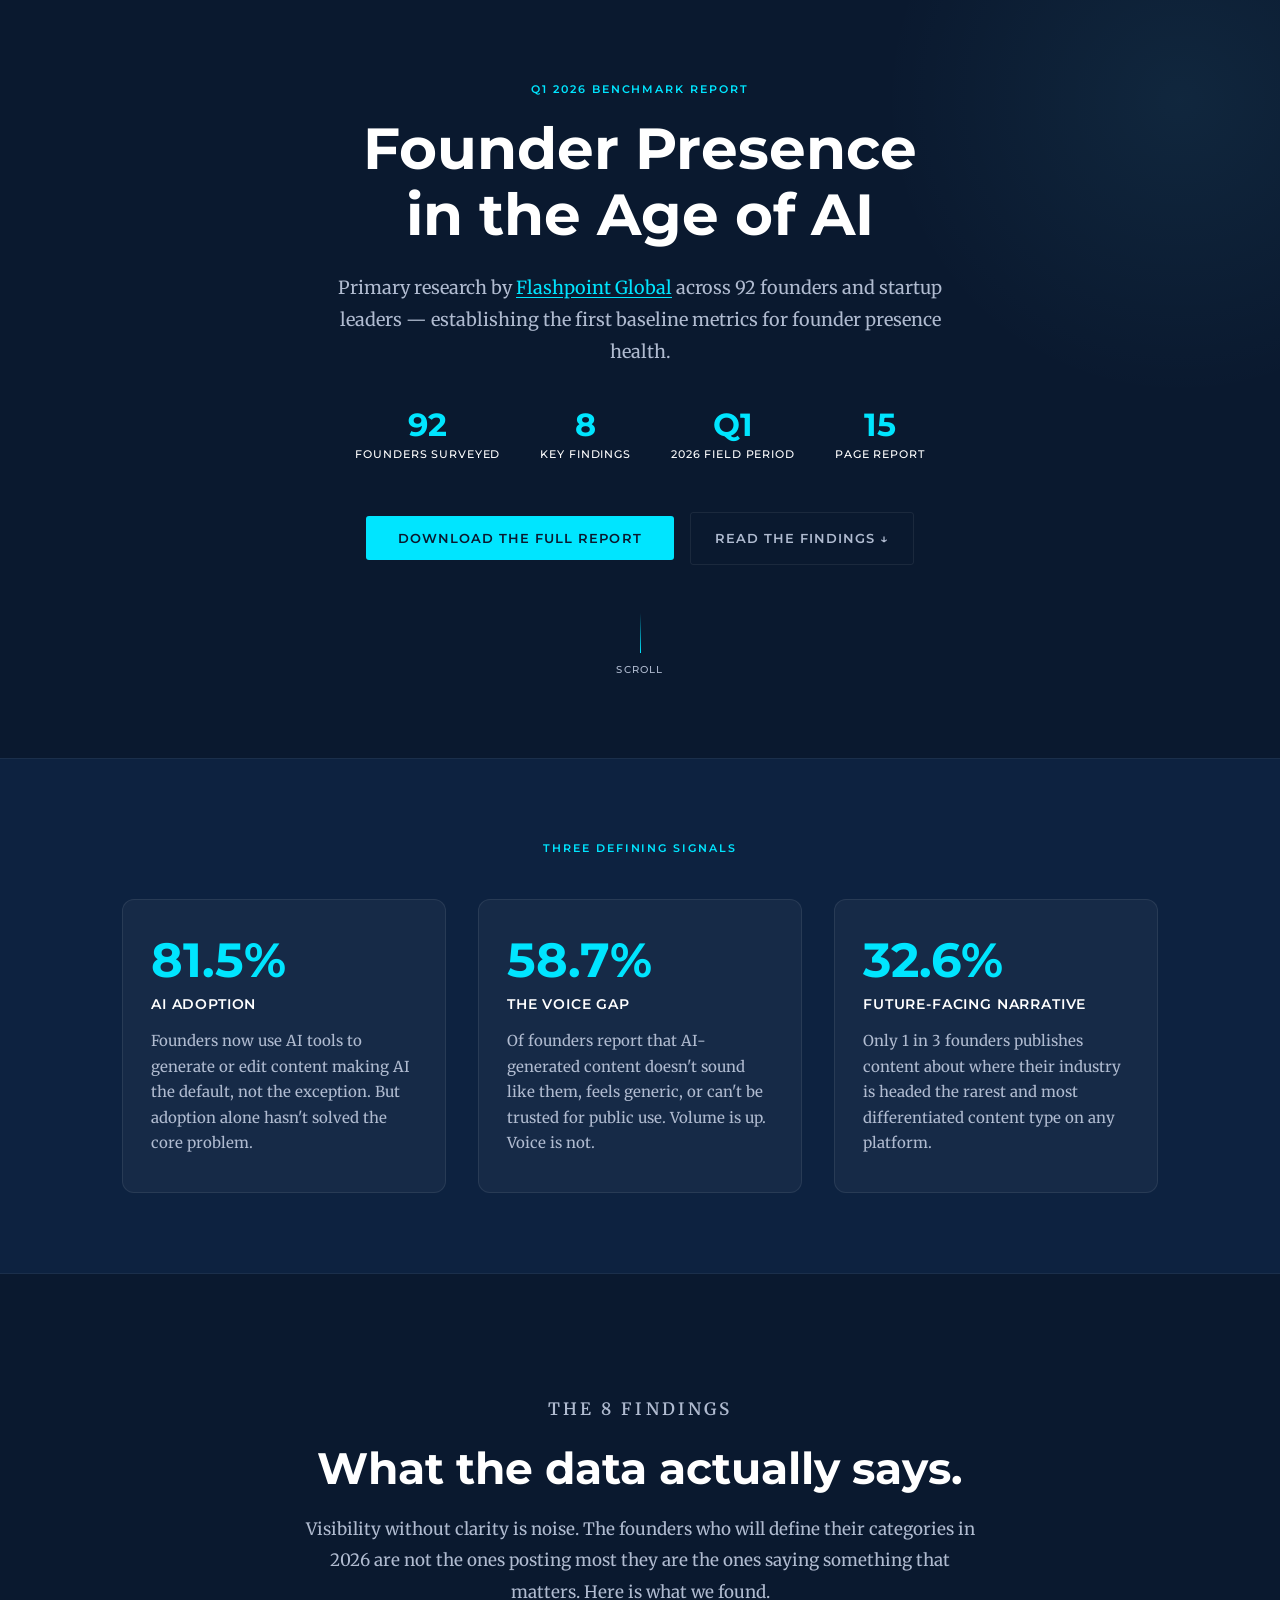
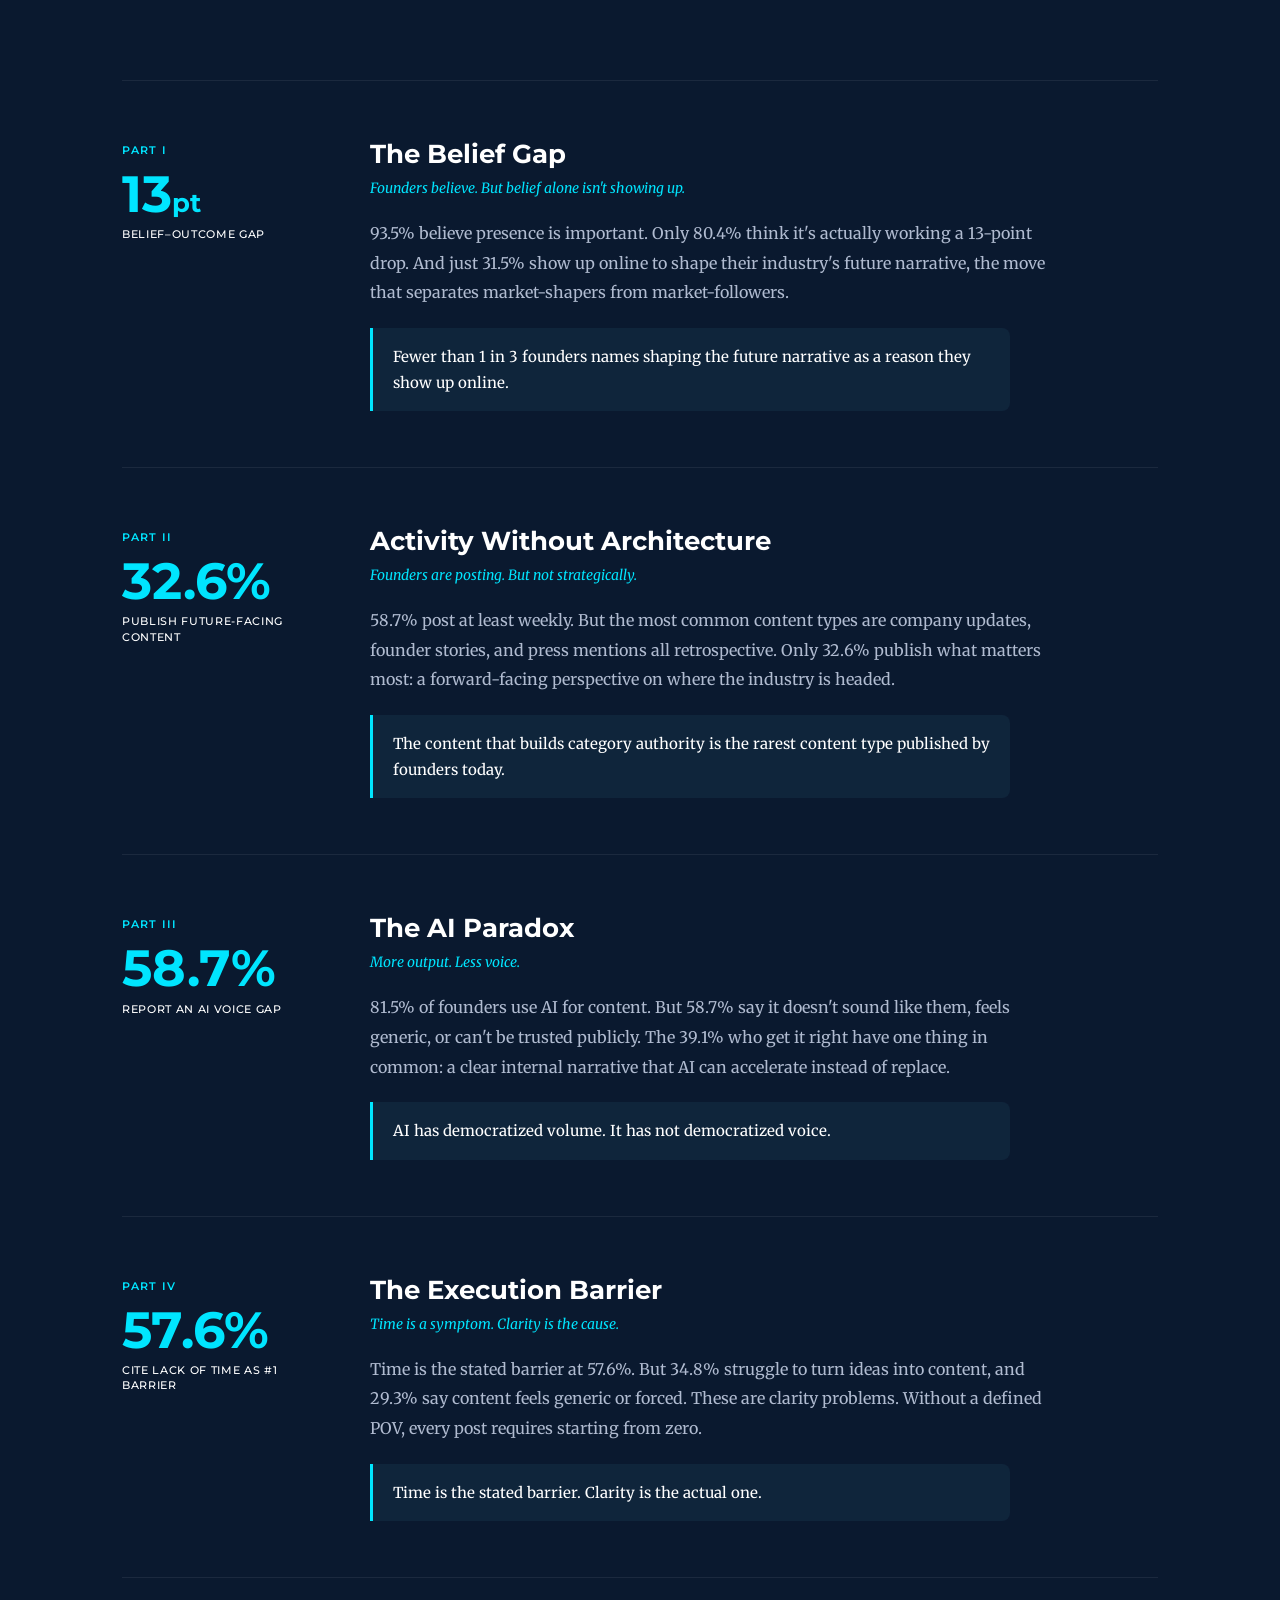
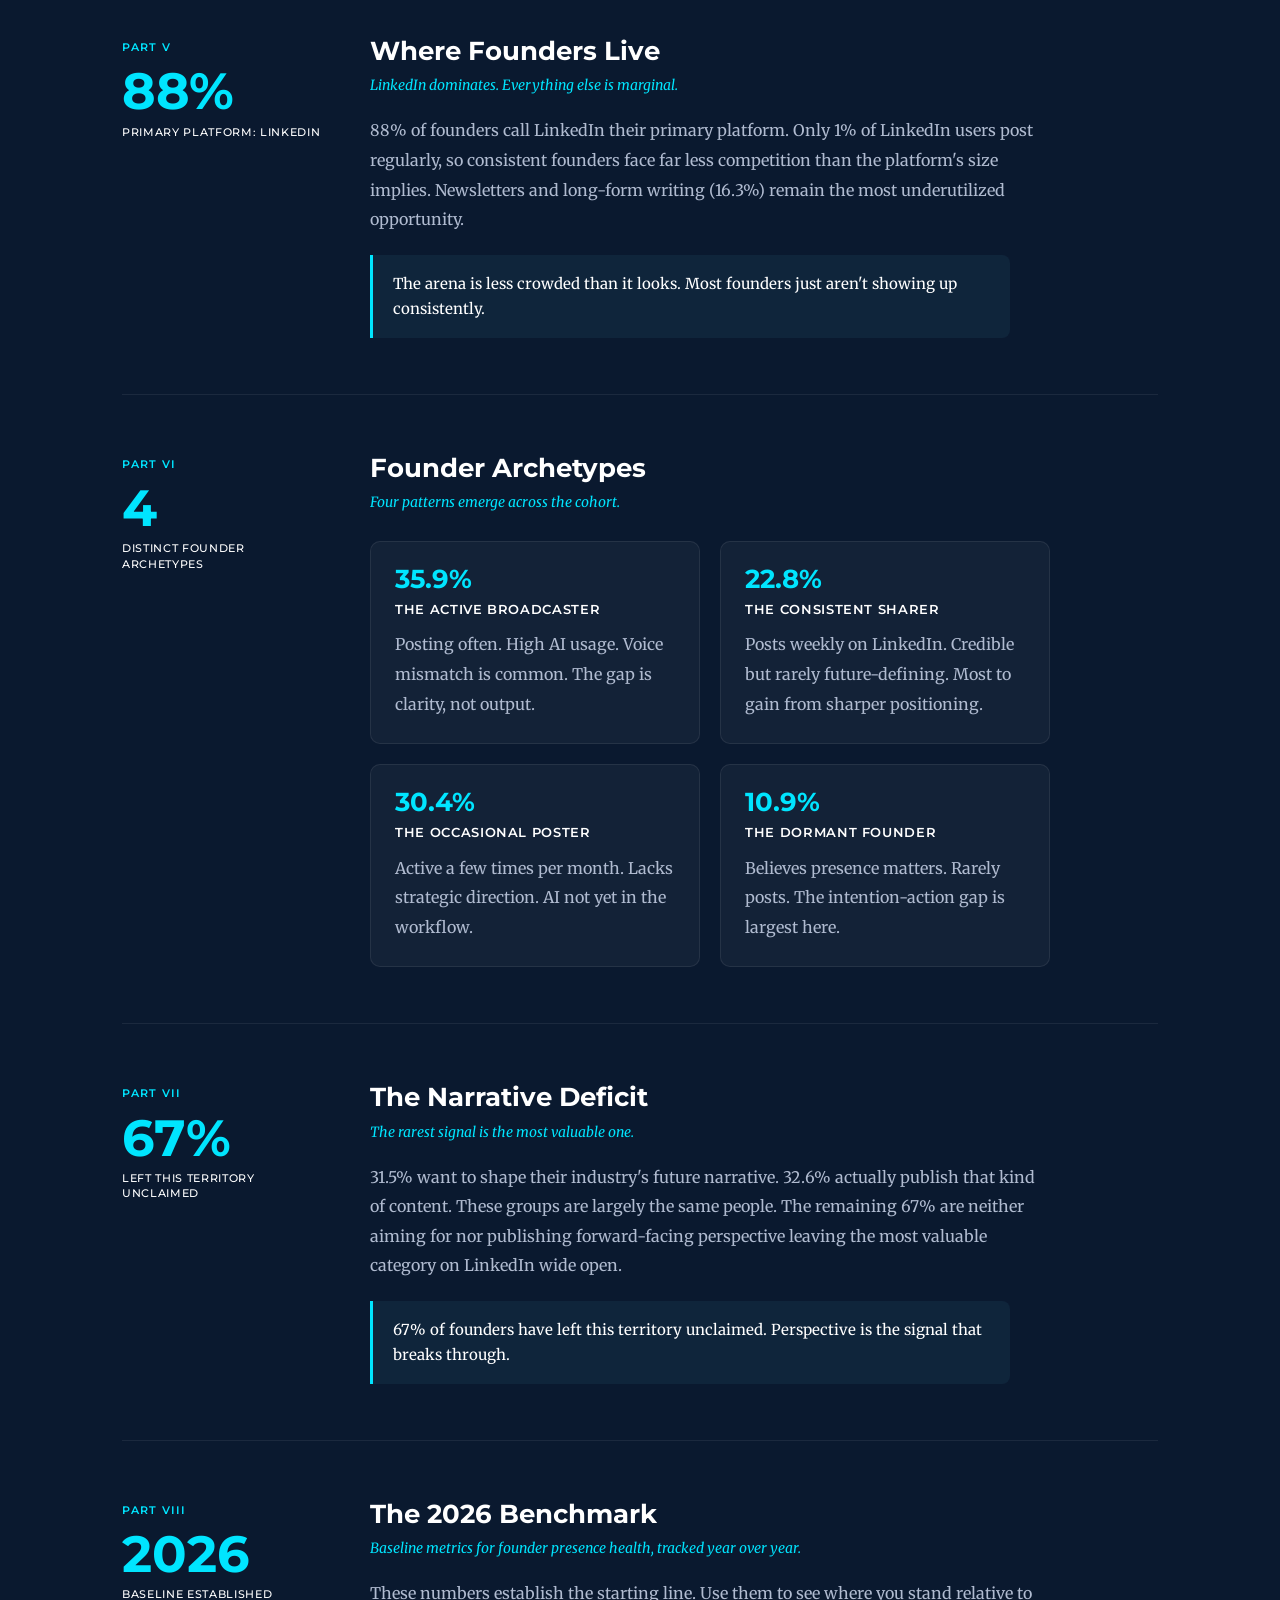
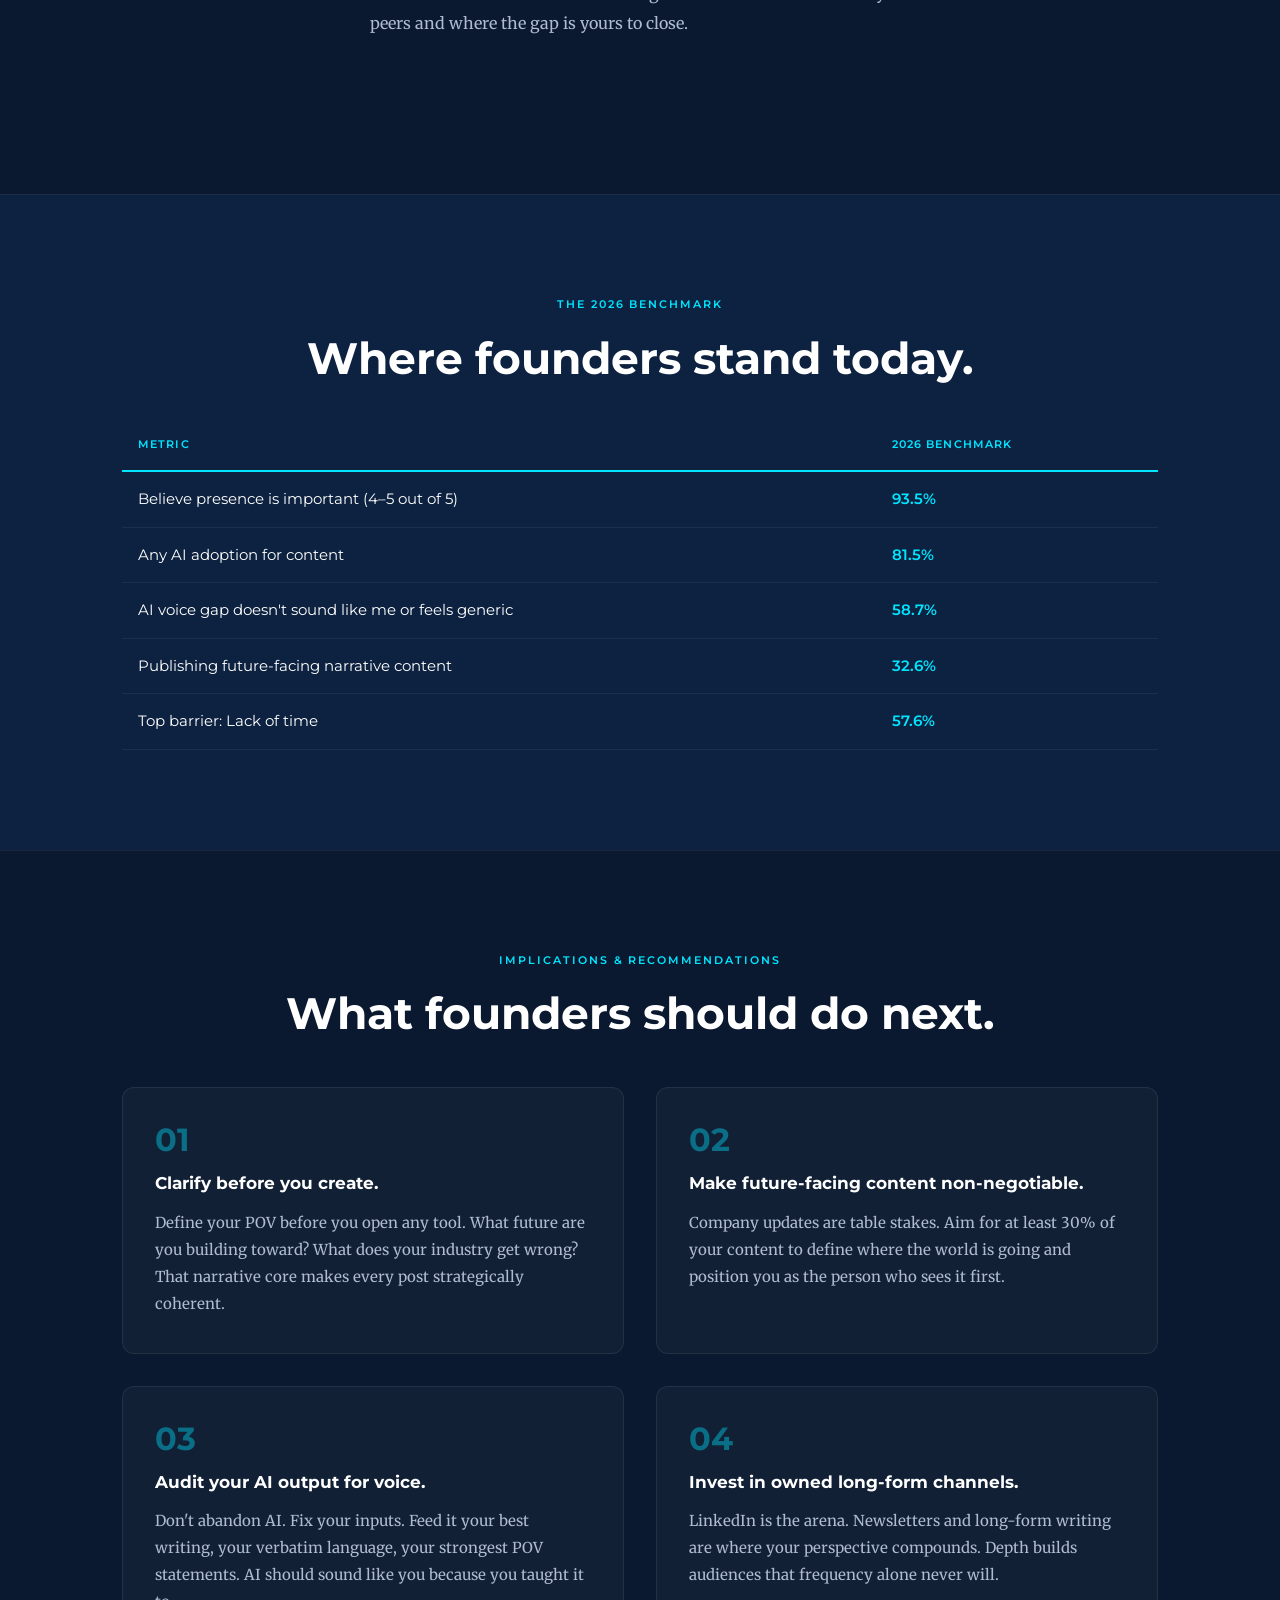
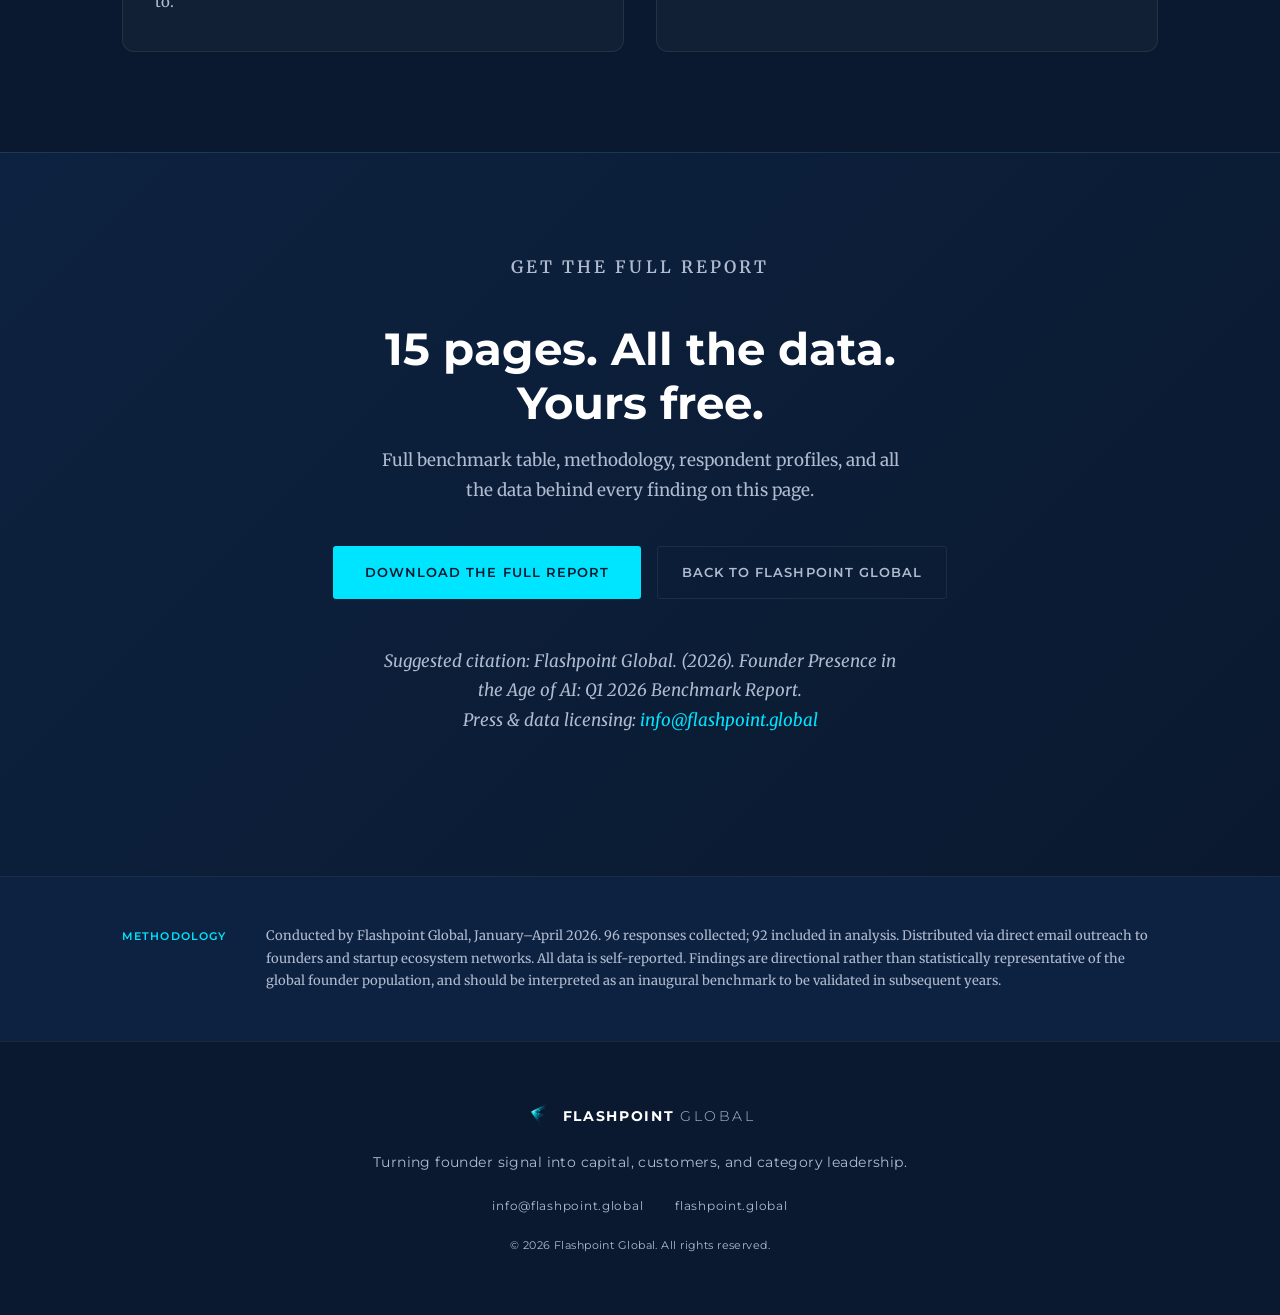
==== commit 37d33557: "Fix accessibility violations on both pages + hero 80vh - Report page: 0 violations (was 2) — underli" ====
--- a/founder-presence-report.html
+++ b/founder-presence-report.html
@@ -20,11 +20,15 @@
 
     /* Hero */
     .report-hero {
-      padding: 80px 0 100px;
+      min-height: 80vh;
+      display: flex;
+      align-items: center;
+      justify-content: center;
       text-align: center;
       background: var(--navy);
       position: relative;
       overflow: hidden;
+      padding: 80px 0;
     }
     .report-hero::before {
       content: '';
@@ -590,7 +594,7 @@
       <p class="eyebrow hero-fade">Q1 2026 Benchmark Report</p>
       <h1 class="hero-fade">Founder Presence<br />in the Age of AI</h1>
       <p class="report-hero__sub hero-fade">
-        Primary research by <a href="https://flashpoint.global" style="color:var(--cyan);text-decoration:none;">Flashpoint Global</a> across 92 founders and startup leaders — establishing the first baseline metrics for founder presence health.
+        Primary research by <a href="https://flashpoint.global" style="color:var(--cyan);text-decoration:underline;text-underline-offset:3px;">Flashpoint Global</a> across 92 founders and startup leaders — establishing the first baseline metrics for founder presence health.
       </p>
       <div class="report-hero__meta hero-fade" aria-label="Report at a glance">
         <div class="report-hero__meta-item">
@@ -815,7 +819,7 @@
     <div class="container">
       <p class="eyebrow">The 2026 Benchmark</p>
       <h2 class="section-title" id="benchmark-heading">Where founders stand today.</h2>
-      <div class="benchmark__table-wrap">
+      <div class="benchmark__table-wrap" tabindex="0" role="region" aria-label="Benchmark data table">
         <table class="benchmark__table">
           <thead>
             <tr>
